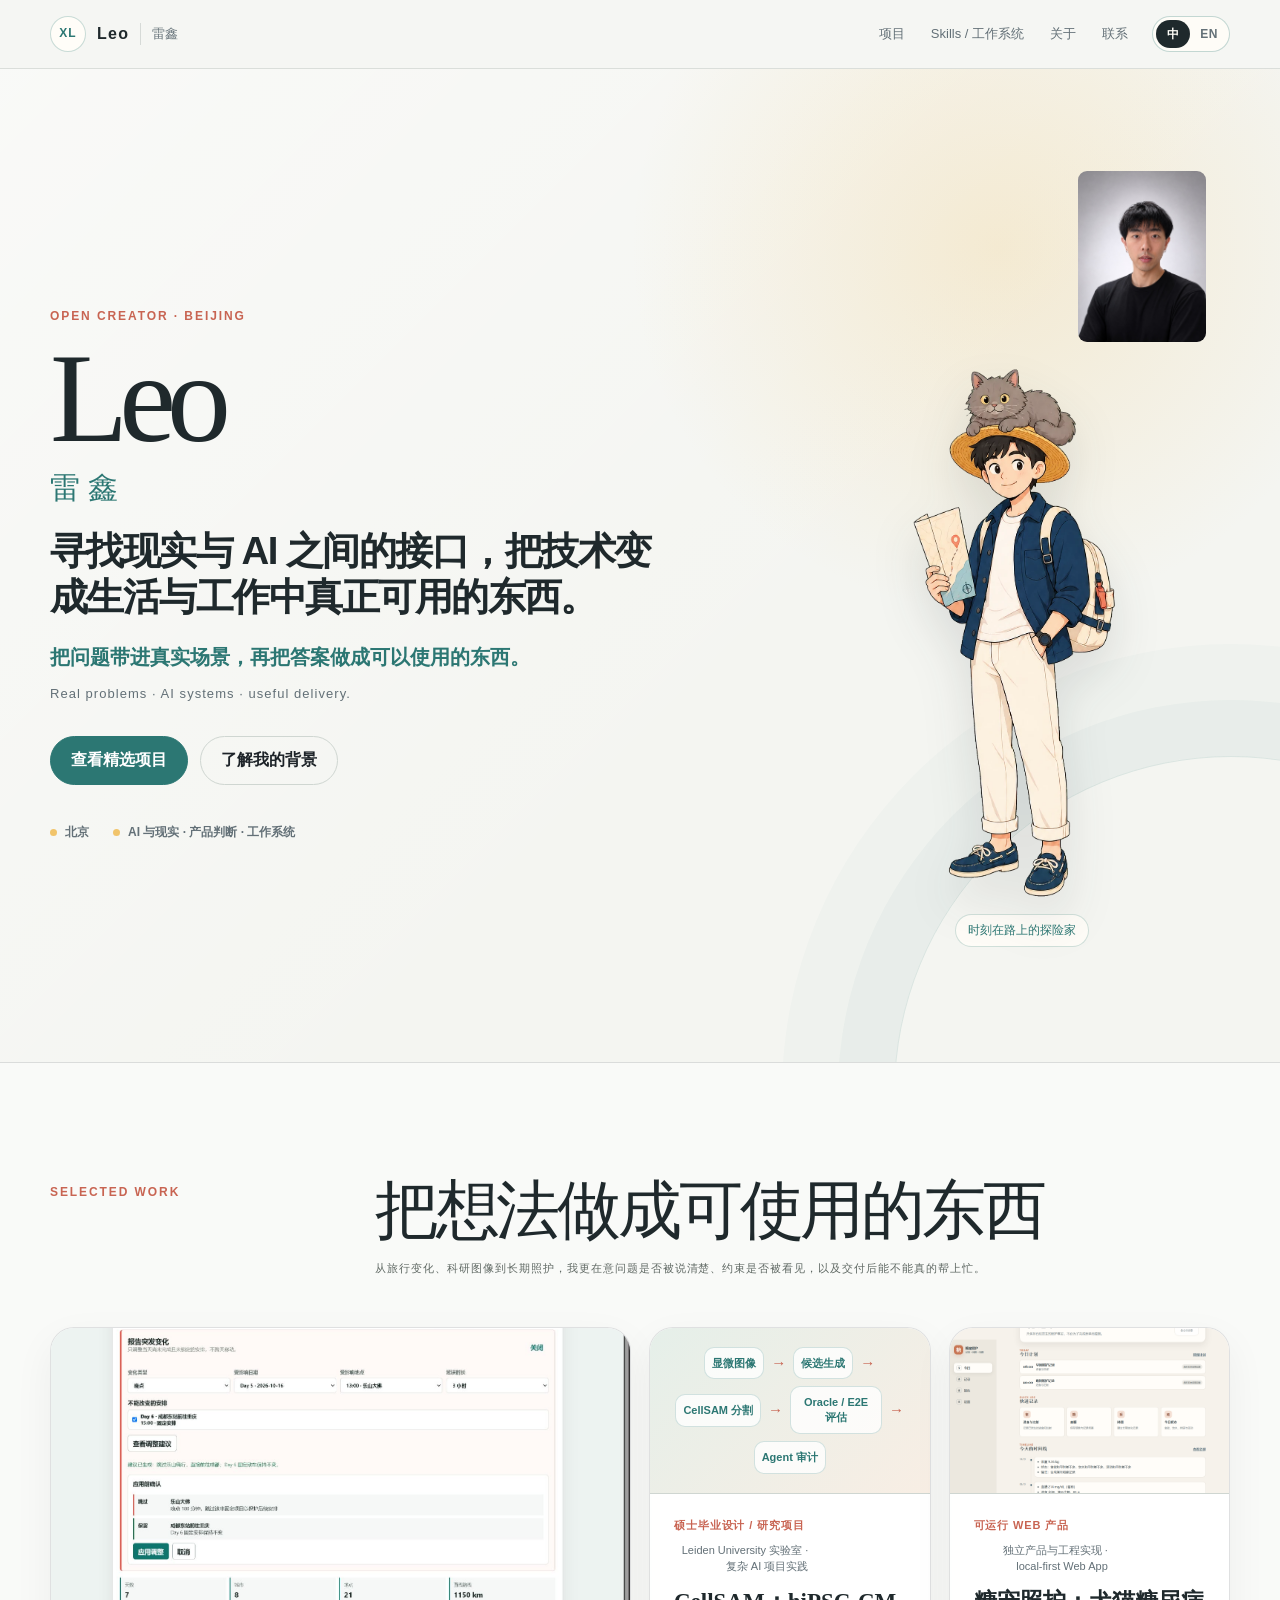
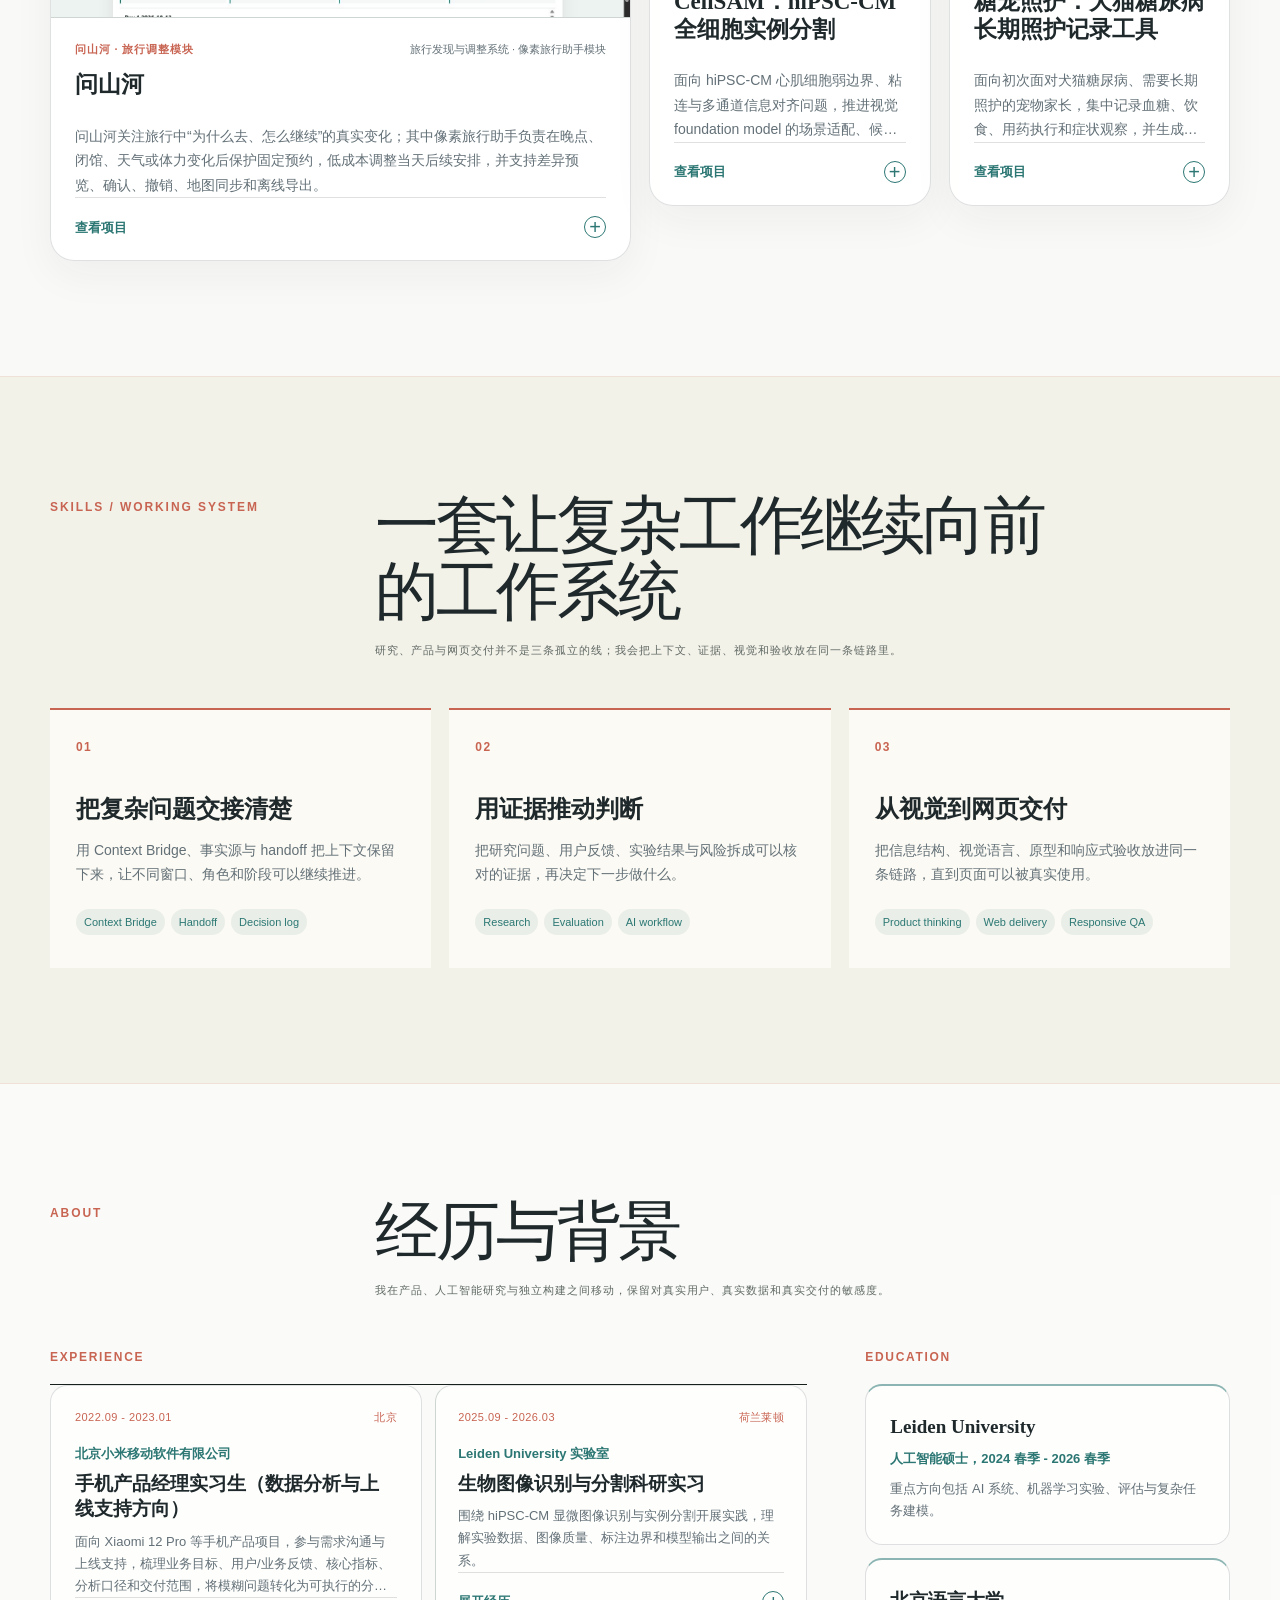
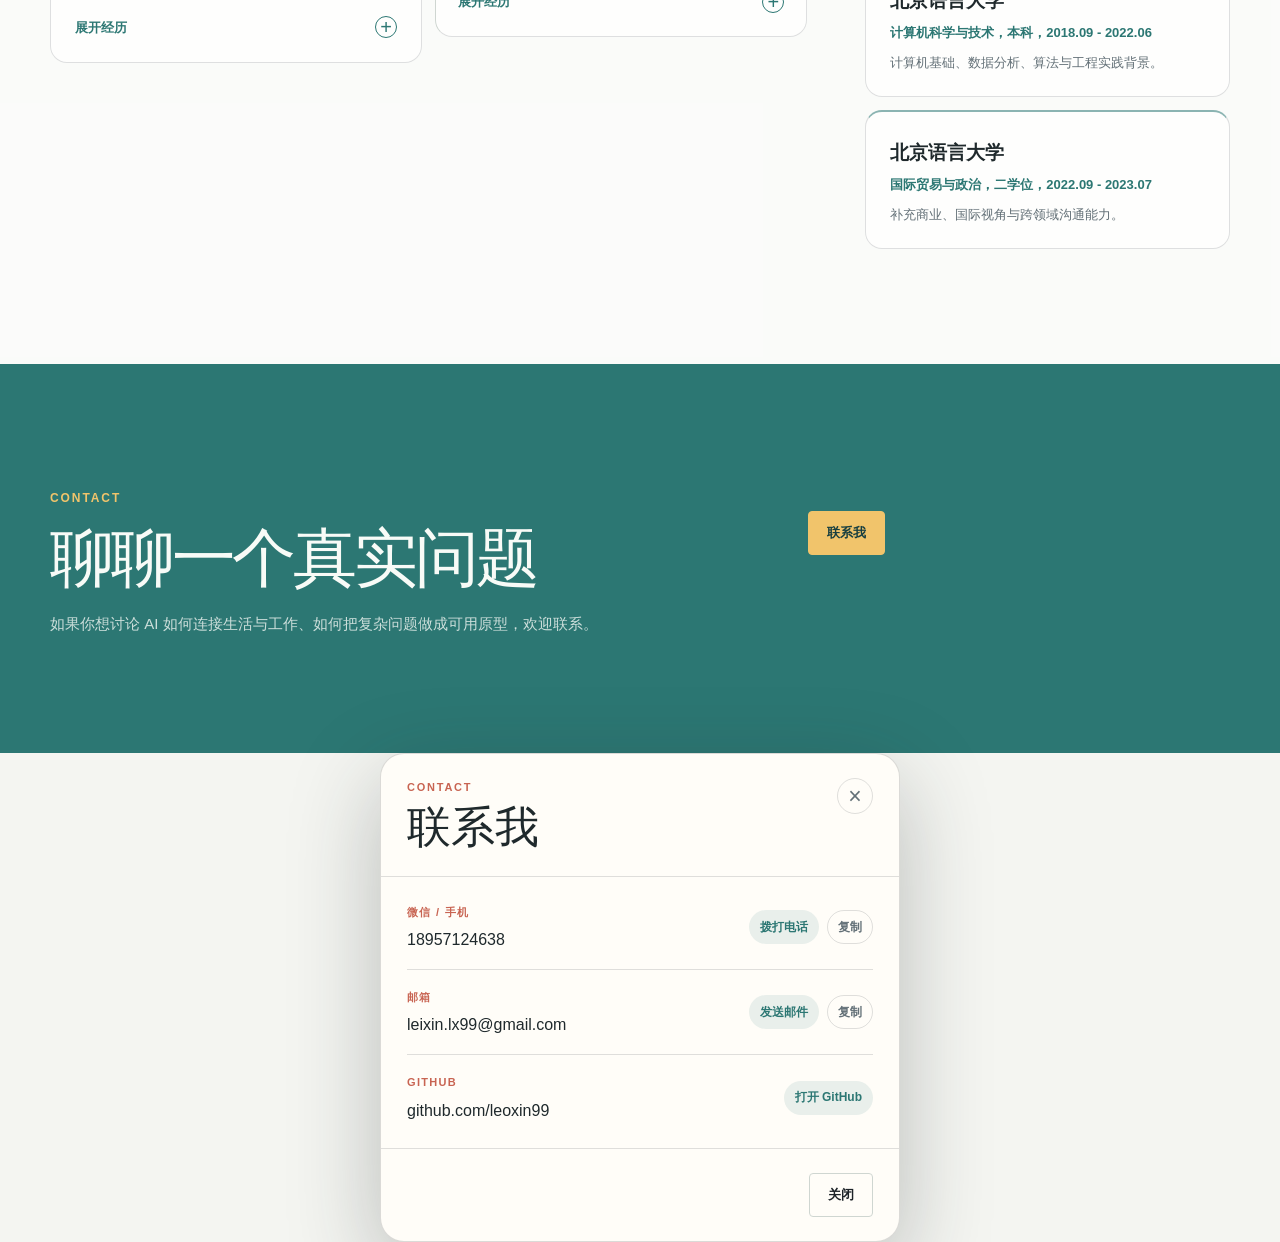
==== index.html @ 0194521e "Refine portfolio homepage v5" ====
<!doctype html>
<html lang="zh-CN" data-language="zh">
  <head>
    <meta charset="utf-8">
    <meta name="viewport" content="width=device-width, initial-scale=1">
    <title>Leo｜把想法做成可使用的东西</title>
    <meta name="description" content="雷鑫的个人网站：关注 AI 如何进入真实生活、工作与研究现场，把模糊问题做成可使用的东西。">
    <link rel="canonical" href="https://xinlei99.com/">
    <meta property="og:type" content="website">
    <meta property="og:locale" content="zh_CN">
    <meta property="og:title" content="Leo｜把想法做成可使用的东西">
    <meta property="og:description" content="关注 AI 如何进入真实生活、工作与研究现场。代表项目：问山河、CellSAM 与糖宠照护。">
    <meta property="og:url" content="https://xinlei99.com/">
    <meta property="og:image" content="https://xinlei99.com/assets/og-card.png">
    <meta property="og:image:width" content="1200">
    <meta property="og:image:height" content="630">
    <meta property="og:image:alt" content="雷鑫的个人网站，展示问山河、CellSAM 与糖宠照护项目">
    <meta name="twitter:card" content="summary_large_image">
    <link rel="icon" type="image/png" sizes="32x32" href="assets/favicon-32.png">
    <link rel="apple-touch-icon" href="assets/favicon-512.png">
    <link rel="stylesheet" href="assets/site.css?v=20260813-home-v5">
    <script type="application/ld+json">
      {
        "@context": "https://schema.org",
        "@type": "Person",
        "name": "雷鑫",
        "alternateName": "Xin Lei",
        "url": "https://xinlei99.com/",
        "image": "https://xinlei99.com/assets/profile.jpg",
        "email": "mailto:leixin.lx99@gmail.com",
        "sameAs": ["https://github.com/leoxin99"],
        "knowsAbout": ["AI systems", "product thinking", "computer vision", "agent-assisted workflows", "web delivery"]
      }
    </script>
  </head>
  <body class="home-page">
    <div class="site-shell">
      <header class="site-header">
        <div class="nav-wrap">
          <a class="brand" href="index.html" data-copy-aria="brandAria" aria-label="雷鑫的个人网站首页">
            <span class="brand-mark">XL</span>
            <span class="brand-name">Leo</span>
            <span class="brand-local" data-profile-name-corner>雷鑫</span>
          </a>
          <button class="nav-toggle" type="button" aria-label="打开导航" aria-expanded="false" aria-controls="site-navigation" data-nav-toggle>
            <span></span><span></span><span></span>
          </button>
          <nav class="nav-menu" id="site-navigation" aria-label="主导航" data-nav-menu data-open="false">
            <a href="#projects" data-copy="navProjects">项目</a>
            <a href="#system" data-copy="navSystem">Skills / 工作系统</a>
            <a href="#about" data-copy="navAbout">关于</a>
            <a href="#contact" data-copy="navContact">联系</a>
            <div class="language-segmented" role="group" aria-label="语言选择" data-language-control data-copy-aria="languageGroupLabel">
              <button type="button" data-language-option="zh" aria-pressed="true">中</button>
              <button type="button" data-language-option="en" aria-pressed="false">EN</button>
            </div>
          </nav>
        </div>
      </header>

      <main>
        <section class="hero-v4" aria-labelledby="hero-title">
          <div class="container">
            <div class="hero-v4-grid">
              <div class="hero-v4-copy">
                <p class="eyebrow" data-copy="heroEyebrow">OPEN CREATOR · BEIJING</p>
                <h1 id="hero-title"><span class="hero-name" data-profile-display-name>Leo</span><span class="hero-name-local" data-profile-name>雷鑫</span></h1>
                <p class="hero-v4-statement" data-profile-statement>寻找现实与 AI 之间的接口，把技术变成生活与工作中真正可用的东西。</p>
                <p class="hero-v4-headline" data-profile-headline>把问题带进真实场景，再把答案做成可以使用的东西。</p>
                <p class="hero-v4-english" data-profile-english>Real problems · AI systems · useful delivery.</p>
                <div class="hero-v4-actions">
                  <a class="button button-primary" href="#projects" data-copy="heroPrimary">查看精选项目</a>
                  <a class="button" href="#about" data-copy="heroSecondary">了解我的背景</a>
                </div>
                <div class="hero-v4-meta" aria-label="个人信息">
                  <span><b data-profile-location>北京</b></span>
                  <span><b data-profile-focus>AI 与现实 · 产品判断 · 工作系统</b></span>
                </div>
              </div>

              <div class="hero-v4-visual" aria-label="原创卡通航海人物主视觉">
                <div class="portrait-v5">
                  <img src="assets/profile.jpg" alt="雷鑫个人照片" data-profile-avatar width="640" height="800" loading="eager" decoding="async">
                </div>
                <figure class="character-v4">
                  <img src="assets/hero/character-lulu-v5.webp" alt="原创卡通航海人物手持地图，露露自然坐在旅行帽上" data-character-image width="1023" height="1537" fetchpriority="high" decoding="async">
                  <figcaption data-copy="heroCharacterCaption">时刻在路上的探险家</figcaption>
                </figure>
              </div>
            </div>
          </div>
        </section>

        <section class="section section-projects section-v4" id="projects">
          <div class="container">
            <div class="section-head section-head-v4">
              <p class="eyebrow" data-copy="projectsEyebrow">SELECTED WORK</p>
              <h2 data-copy="projectsTitle">把想法做成可使用的东西</h2>
              <p class="section-intro" data-copy="projectsIntro">从旅行变化、科研图像到长期照护，我更在意问题是否被说清楚、约束是否被看见，以及交付后能不能真的帮上忙。</p>
            </div>
            <div class="project-grid project-grid-featured" data-project-list data-category="featured"></div>
          </div>
        </section>

        <section class="section section-system section-v4" id="system">
          <div class="container">
            <div class="section-head section-head-v4">
              <p class="eyebrow" data-copy="systemEyebrow">SKILLS / WORKING SYSTEM</p>
              <h2 data-copy="systemTitle">一套让复杂工作继续向前的工作系统</h2>
              <p class="section-intro" data-copy="systemIntro">研究、产品与网页交付并不是三条孤立的线；我会把上下文、证据、视觉和验收放在同一条链路里。</p>
            </div>
            <div class="skills-grid" data-skill-list></div>
          </div>
        </section>

        <section class="section section-about section-v4" id="about">
          <div class="container">
            <div class="section-head section-head-v4">
              <p class="eyebrow" data-copy="aboutEyebrow">ABOUT</p>
              <h2 data-copy="aboutTitle">经历与背景</h2>
              <p class="section-intro" data-copy="aboutIntro">我在产品、人工智能研究与独立构建之间移动，保留对真实用户、真实数据和真实交付的敏感度。</p>
            </div>
            <div class="about-layout-v4">
              <div class="about-column-v4">
                <p class="about-label" data-copy="experienceLabel">Experience</p>
                <div class="experience-grid" data-experience-list></div>
              </div>
              <div class="about-column-v4">
                <p class="about-label" data-copy="educationLabel">Education</p>
                <div class="education-grid" data-education-list></div>
              </div>
            </div>
          </div>
        </section>

        <section class="contact-band contact-band-v4" id="contact">
          <div class="container contact-grid">
            <div>
              <p class="eyebrow">CONTACT</p>
              <h2 data-copy="contactTitle">聊聊一个真实问题</h2>
              <p data-copy="contactBody">如果你想讨论 AI 如何连接生活与工作、如何把复杂问题做成可用原型，欢迎联系。</p>
            </div>
            <div class="contact-action">
              <button class="button button-primary contact-trigger" type="button" data-contact-open data-copy="contactOpen">联系我</button>
              <p class="contact-status" data-contact-status aria-live="polite"></p>
            </div>
          </div>
        </section>

        <dialog class="contact-dialog" data-contact-dialog aria-labelledby="contact-dialog-title">
          <div class="contact-dialog-header">
            <div>
              <p class="eyebrow" data-copy="contactDialogEyebrow">CONTACT</p>
              <h2 id="contact-dialog-title" data-copy="contactDialogTitle">联系我</h2>
            </div>
            <button class="dialog-close" type="button" data-contact-close data-copy-aria="dialogCloseLabel" aria-label="关闭联系弹层">×</button>
          </div>
          <div class="contact-dialog-body" data-contact-items></div>
          <div class="contact-dialog-footer">
            <span class="contact-dialog-status" data-contact-dialog-status aria-live="polite"></span>
            <button class="button" type="button" data-contact-close data-copy="contactDialogClose">关闭</button>
          </div>
        </dialog>
      </main>
    </div>
    <script src="assets/config.js"></script>
    <script src="assets/content.js"></script>
    <script src="assets/site.js?v=20260813-home-v5"></script>
  </body>
</html>
---- assets/site.css ----
:root {
  color-scheme: light;
  --paper: #f7f8f6;
  --surface: #ffffff;
  --ink: #1d2328;
  --muted: #606a73;
  --line: #d9dfdf;
  --teal: #1f766e;
  --coral: #b8564b;
  --plum: #5d4a66;
  --green: #3d6f49;
  --shadow: 0 18px 50px rgba(29, 35, 40, 0.08);
}

* {
  box-sizing: border-box;
}

html {
  scroll-behavior: smooth;
}

body {
  margin: 0;
  background: var(--paper);
  color: var(--ink);
  font-family: Inter, "Segoe UI", "PingFang SC", "Microsoft YaHei", Arial, sans-serif;
  font-size: 16px;
  line-height: 1.65;
}

body::before {
  content: "";
  position: fixed;
  inset: 0;
  z-index: -1;
  pointer-events: none;
  background:
    linear-gradient(90deg, rgba(31, 118, 110, 0.06) 1px, transparent 1px),
    linear-gradient(0deg, rgba(184, 86, 75, 0.04) 1px, transparent 1px);
  background-size: 64px 64px;
}

a {
  color: inherit;
  text-decoration: none;
}

:focus-visible {
  outline: 3px solid #ef9f55;
  outline-offset: 4px;
}

img {
  display: block;
  max-width: 100%;
}

p,
h1,
h2,
h3 {
  margin: 0;
}

ul {
  margin: 0;
  padding: 0;
}

.site-shell {
  min-height: 100vh;
}

.site-header {
  position: sticky;
  top: 0;
  z-index: 20;
  background: rgba(247, 248, 246, 0.92);
  border-bottom: 1px solid var(--line);
  backdrop-filter: blur(14px);
}

.nav-wrap {
  width: min(1120px, calc(100% - 32px));
  min-height: 68px;
  margin: 0 auto;
  display: flex;
  align-items: center;
  justify-content: space-between;
  gap: 24px;
}

.brand {
  display: inline-flex;
  align-items: center;
  gap: 10px;
  font-weight: 800;
  letter-spacing: 0;
}

.brand-mark {
  width: 34px;
  height: 34px;
  display: grid;
  place-items: center;
  border: 1px solid var(--line);
  background: var(--surface);
  color: var(--teal);
  border-radius: 8px;
  font-size: 14px;
}

.nav-menu {
  display: flex;
  align-items: center;
  gap: 18px;
  color: var(--muted);
  font-size: 14px;
}

.nav-menu a {
  padding: 10px 2px;
}

.nav-menu a:hover {
  color: var(--ink);
}

.nav-toggle {
  display: none;
  width: 42px;
  height: 42px;
  border: 1px solid var(--line);
  border-radius: 8px;
  background: var(--surface);
  color: var(--ink);
}

.nav-toggle span {
  display: block;
  width: 18px;
  height: 2px;
  margin: 4px auto;
  background: currentColor;
}

.section {
  padding: 88px 0;
}

.section-alt {
  background: rgba(255, 255, 255, 0.58);
  border-top: 1px solid rgba(217, 223, 223, 0.72);
  border-bottom: 1px solid rgba(217, 223, 223, 0.72);
}

.container {
  width: min(1120px, calc(100% - 32px));
  margin: 0 auto;
}

.hero {
  min-height: min(720px, calc(100vh - 128px));
  display: grid;
  align-items: center;
  padding: 56px 0 48px;
}

.hero-grid {
  display: grid;
  grid-template-columns: minmax(0, 1fr) 340px;
  align-items: center;
  gap: 56px;
}

.hero-copy {
  max-width: 760px;
}

.eyebrow {
  color: var(--teal);
  font-size: 13px;
  font-weight: 800;
  letter-spacing: 0;
  text-transform: uppercase;
}

.hero h1 {
  margin-top: 18px;
  font-size: clamp(44px, 7vw, 84px);
  line-height: 0.98;
  letter-spacing: 0;
}

.hero h2 {
  margin-top: 18px;
  color: var(--plum);
  font-size: clamp(21px, 3vw, 32px);
  line-height: 1.22;
  font-weight: 750;
  letter-spacing: 0;
}

.hero-summary {
  max-width: 700px;
  margin-top: 24px;
  color: var(--muted);
  font-size: 18px;
}

.hero-actions,
.detail-actions {
  display: flex;
  flex-wrap: wrap;
  gap: 12px;
  margin-top: 32px;
}

.button {
  min-height: 46px;
  display: inline-flex;
  align-items: center;
  justify-content: center;
  gap: 8px;
  padding: 0 18px;
  border: 1px solid var(--line);
  border-radius: 8px;
  background: var(--surface);
  color: var(--ink);
  font-weight: 750;
  box-shadow: 0 8px 24px rgba(29, 35, 40, 0.06);
}

.button-primary {
  background: var(--ink);
  border-color: var(--ink);
  color: #ffffff;
}

.button:hover {
  transform: translateY(-1px);
}

.external-hint {
  font-size: 0.9em;
  font-weight: 800;
}

.hero-visual {
  align-self: stretch;
  display: flex;
  flex-direction: column;
  justify-content: center;
  gap: 20px;
}

.portrait-panel {
  overflow: hidden;
  border: 1px solid var(--line);
  border-radius: 8px;
  background: var(--surface);
  box-shadow: var(--shadow);
}

.portrait-panel img {
  width: 100%;
  aspect-ratio: 1 / 1;
  object-fit: cover;
  background: #eef2f1;
}

.quick-facts {
  display: grid;
  gap: 10px;
  padding: 16px;
  border: 1px solid var(--line);
  border-radius: 8px;
  background: rgba(255, 255, 255, 0.76);
}

.quick-facts span {
  color: var(--muted);
  font-size: 13px;
}

.quick-facts strong {
  font-size: 18px;
}

.section-head {
  max-width: 760px;
  margin-bottom: 32px;
}

.section-head h2,
.detail-hero h1 {
  margin-top: 10px;
  font-size: clamp(30px, 4.5vw, 52px);
  line-height: 1.08;
  letter-spacing: 0;
}

.section-head p,
.detail-hero p {
  margin-top: 14px;
  color: var(--muted);
  font-size: 17px;
}

.track-proof {
  color: var(--ink) !important;
}

.project-grid {
  display: grid;
  grid-template-columns: repeat(2, minmax(0, 1fr));
  gap: 18px;
}

.project-card {
  min-height: 280px;
  overflow: hidden;
  border: 1px solid var(--line);
  border-radius: 8px;
  background: var(--surface);
  box-shadow: 0 10px 30px rgba(29, 35, 40, 0.05);
}

.project-card-featured {
  display: grid;
  grid-column: span 2;
  grid-template-columns: minmax(320px, 0.9fr) minmax(0, 1.1fr);
  min-height: 430px;
}

.project-card-body {
  padding: 24px;
}

.project-media,
.project-flow {
  margin: 0;
  min-height: 100%;
  border-right: 1px solid var(--line);
  background: #edf3f1;
}

.project-media {
  display: flex;
  align-items: center;
  justify-content: center;
}

.project-media img {
  width: 100%;
  height: auto;
  object-fit: contain;
  object-position: center;
}

.project-flow {
  display: flex;
  flex-wrap: wrap;
  align-content: center;
  align-items: center;
  justify-content: center;
  gap: 12px 8px;
  padding: 36px 24px;
  background:
    radial-gradient(circle at 20% 10%, rgba(31, 118, 110, 0.16), transparent 32%),
    linear-gradient(145deg, #eff6f4, #f5f0f5);
}

.project-flow-node {
  max-width: 132px;
  padding: 10px 12px;
  border: 1px solid rgba(31, 118, 110, 0.24);
  border-radius: 8px;
  background: rgba(255, 255, 255, 0.92);
  color: var(--ink);
  font-size: 13px;
  font-weight: 800;
  text-align: center;
  box-shadow: 0 8px 24px rgba(29, 35, 40, 0.06);
}

.project-flow-arrow {
  color: var(--teal);
  font-weight: 900;
}

.project-grid-compact {
  grid-template-columns: repeat(3, minmax(0, 1fr));
}

.project-grid-compact .project-card {
  min-height: 340px;
}

.project-card-head {
  display: flex;
  flex-wrap: wrap;
  gap: 8px 12px;
  align-items: center;
  margin-bottom: 14px;
}

.project-card-head span {
  padding: 4px 10px;
  border-radius: 999px;
  background: #f1f4f3;
  color: var(--teal);
  font-size: 12px;
  font-weight: 800;
}

.project-card-head p {
  color: var(--muted);
  font-size: 13px;
}

.project-card h3 {
  font-size: 24px;
  line-height: 1.22;
}

.project-card h3,
.hero h2,
.contact-list {
  overflow-wrap: anywhere;
}

.project-card-body > p {
  margin-top: 12px;
  color: var(--muted);
}

.text-link {
  display: inline-flex;
  align-items: center;
  justify-content: center;
  margin-top: 18px;
  color: var(--teal);
  font-weight: 800;
}

.project-links {
  display: flex;
  flex-wrap: wrap;
  gap: 0 18px;
}

.text-link:hover {
  color: var(--coral);
}

.text-link-primary {
  padding: 9px 14px;
  border-radius: 8px;
  background: var(--teal);
  color: #ffffff;
}

.text-link-primary:hover {
  background: var(--coral);
  color: #ffffff;
}

.tag-list {
  display: flex;
  flex-wrap: wrap;
  gap: 8px;
  margin-top: 20px;
  list-style: none;
}

.tag-list li {
  padding: 6px 10px;
  border: 1px solid rgba(217, 223, 223, 0.86);
  border-radius: 999px;
  background: rgba(247, 248, 246, 0.8);
  color: var(--muted);
  font-size: 13px;
  font-weight: 650;
}

.check-list {
  display: grid;
  gap: 10px;
  margin-top: 4px;
  padding: 0;
  list-style: none;
}

.check-list li {
  position: relative;
  padding-left: 22px;
  color: var(--ink);
}

.check-list li::before {
  content: "";
  position: absolute;
  left: 0;
  top: 0.72em;
  width: 8px;
  height: 8px;
  border-radius: 50%;
  background: var(--green);
}

.education-grid {
  display: grid;
  grid-template-columns: repeat(3, minmax(0, 1fr));
  gap: 16px;
}

.experience-grid {
  display: grid;
  grid-template-columns: repeat(2, minmax(0, 1fr));
  gap: 18px;
}

.experience-card {
  padding: 26px;
  border: 1px solid var(--line);
  border-radius: 8px;
  background: var(--surface);
  box-shadow: 0 10px 30px rgba(29, 35, 40, 0.05);
}

.experience-meta {
  display: flex;
  flex-wrap: wrap;
  justify-content: space-between;
  gap: 8px 16px;
  color: var(--muted);
  font-size: 13px;
}

.experience-org {
  margin-top: 18px;
  color: var(--teal);
  font-weight: 800;
}

.experience-card h3 {
  margin-top: 6px;
  font-size: 23px;
  line-height: 1.25;
}

.experience-summary {
  margin-top: 14px;
  color: var(--muted);
}

.experience-summary + .check-list {
  margin-top: 16px;
}

.honors-grid {
  display: grid;
  grid-template-columns: repeat(2, minmax(0, 1fr));
  gap: 16px;
}

.note-grid {
  display: grid;
  grid-template-columns: repeat(3, minmax(0, 1fr));
  gap: 16px;
}

.note-card {
  min-height: 270px;
  padding: 22px;
  border: 1px solid var(--line);
  border-radius: 8px;
  background: var(--surface);
  box-shadow: 0 10px 30px rgba(29, 35, 40, 0.05);
}

.note-card-head {
  display: flex;
  flex-wrap: wrap;
  gap: 8px 12px;
  align-items: center;
  margin-bottom: 14px;
}

.note-card-head span {
  padding: 4px 10px;
  border-radius: 999px;
  background: #f1f4f3;
  color: var(--coral);
  font-size: 12px;
  font-weight: 800;
}

.note-card-head p {
  color: var(--muted);
  font-size: 13px;
}

.note-card h3 {
  font-size: 21px;
  line-height: 1.24;
}

.note-card > p {
  margin-top: 12px;
  color: var(--muted);
}

.honor-card {
  min-height: 150px;
  padding: 22px;
  border: 1px solid var(--line);
  border-radius: 8px;
  background: var(--surface);
  box-shadow: 0 10px 30px rgba(29, 35, 40, 0.05);
}

.honor-card h3 {
  font-size: 22px;
}

.honor-card p {
  margin-top: 10px;
  color: var(--muted);
}

.education-item {
  min-height: 210px;
  padding: 22px;
  border: 1px solid var(--line);
  border-radius: 8px;
  background: var(--surface);
}

.education-item h3 {
  font-size: 22px;
}

.education-program {
  margin-top: 10px;
  color: var(--teal);
  font-weight: 750;
}

.education-item p:last-child {
  margin-top: 12px;
  color: var(--muted);
}

.contact-band {
  padding: 72px 0;
  background: var(--ink);
  color: #ffffff;
}

.contact-grid {
  display: grid;
  grid-template-columns: minmax(0, 1fr) minmax(260px, 360px);
  gap: 32px;
  align-items: start;
}

.contact-grid h2 {
  font-size: clamp(30px, 4vw, 48px);
  line-height: 1.12;
}

.contact-grid p {
  margin-top: 14px;
  color: rgba(255, 255, 255, 0.72);
}

.contact-list {
  display: grid;
  gap: 10px;
  list-style: none;
}

.contact-list a,
.contact-list span {
  display: block;
  padding: 12px 14px;
  border: 1px solid rgba(255, 255, 255, 0.18);
  border-radius: 8px;
  color: rgba(255, 255, 255, 0.86);
}

.contact-list .contact-note {
  color: rgba(255, 255, 255, 0.72);
}

.contact-list a:hover {
  background: rgba(255, 255, 255, 0.08);
}

.detail-hero {
  padding: 72px 0 48px;
}

.detail-shell {
  display: grid;
  grid-template-columns: minmax(0, 1fr) 280px;
  gap: 28px;
  align-items: start;
}

.detail-sections {
  display: grid;
  gap: 16px;
  min-width: 0;
}

.detail-section {
  padding: 28px;
  border: 1px solid var(--line);
  border-radius: 8px;
  background: var(--surface);
}

.detail-section h2 {
  font-size: 25px;
}

.detail-section p {
  margin-top: 12px;
  color: var(--muted);
}

.detail-aside {
  position: sticky;
  top: 92px;
  min-width: 0;
  padding: 22px;
  border: 1px solid var(--line);
  border-radius: 8px;
  background: var(--surface);
  box-shadow: var(--shadow);
}

.detail-aside h2 {
  font-size: 20px;
}

.case-preview {
  overflow: hidden;
  margin: 0;
  border: 1px solid var(--line);
  border-radius: 8px;
  background: var(--surface);
  box-shadow: var(--shadow);
}

.case-preview img {
  display: block;
  width: 100%;
  height: auto;
}

.case-facts,
.progress-grid {
  display: grid;
  grid-template-columns: repeat(3, minmax(0, 1fr));
  gap: 16px;
  margin-top: 20px;
}

.case-facts article {
  padding: 22px;
  border: 1px solid var(--line);
  border-radius: 8px;
  background: var(--surface);
}

.case-facts span {
  display: block;
  color: var(--coral);
  font-size: 12px;
  font-weight: 850;
  letter-spacing: 0.08em;
  text-transform: uppercase;
}

.case-facts strong {
  display: block;
  margin-top: 8px;
  font-size: 20px;
}

.case-facts p {
  margin-top: 9px;
  color: var(--muted);
}

.progress-grid {
  grid-template-columns: repeat(2, minmax(0, 1fr));
}

.case-cta {
  width: 100%;
  margin-top: 22px;
  text-align: center;
}

.comparison-table-wrap {
  margin-top: 18px;
  overflow-x: auto;
  border: 1px solid var(--line);
  border-radius: 8px;
}

.comparison-table {
  width: 100%;
  min-width: 620px;
  border-collapse: collapse;
  background: var(--surface);
}

.comparison-table th,
.comparison-table td {
  padding: 13px 15px;
  border-bottom: 1px solid var(--line);
  text-align: left;
  vertical-align: top;
}

.comparison-table th {
  background: #edf6f4;
  color: var(--teal);
  font-size: 13px;
}

.comparison-table tr:last-child td {
  border-bottom: 0;
}

.section-mini-head {
  margin-bottom: 16px;
}

.section-mini-head h3 {
  margin-top: 8px;
  font-size: 28px;
  line-height: 1.16;
}

.workflow-strip {
  display: grid;
  grid-template-columns: repeat(6, minmax(0, 1fr));
  gap: 12px;
}

.workflow-step,
.agent-role-card,
.artifact-card,
.resume-callout,
.why-panel {
  border: 1px solid var(--line);
  border-radius: 8px;
  background: var(--surface);
  box-shadow: 0 10px 30px rgba(29, 35, 40, 0.05);
}

.workflow-step {
  min-height: 250px;
  padding: 18px;
}

.knowledge-facts {
  grid-template-columns: repeat(4, minmax(0, 1fr));
  margin-top: 34px;
}

.source-grid {
  display: grid;
  grid-template-columns: repeat(2, minmax(0, 1fr));
  gap: 16px;
}

.source-card,
.output-card,
.output-example-grid article,
.implementation-grid article,
.evaluation-summary article {
  border: 1px solid var(--line);
  border-radius: 8px;
  background: var(--surface);
}

.source-card {
  padding: 24px;
}

.source-type,
.output-card > span,
.implementation-grid span,
.evaluation-summary span {
  color: var(--coral);
  font-size: 12px;
  font-weight: 850;
  text-transform: uppercase;
}

.source-card h3 {
  margin-top: 8px;
  font-size: 22px;
}

.source-link-list {
  display: grid;
  gap: 11px;
  margin-top: 18px;
  padding: 0;
  list-style: none;
}

.source-link-list li {
  display: grid;
  grid-template-columns: minmax(120px, 0.7fr) minmax(0, 1.3fr);
  gap: 12px;
  align-items: baseline;
  padding-top: 11px;
  border-top: 1px solid var(--line);
}

.source-link-list a {
  color: var(--teal);
  font-weight: 800;
}

.source-link-list span {
  color: var(--muted);
  font-size: 14px;
}

.source-rule,
.evaluation-note {
  margin-top: 18px;
  padding: 18px 20px;
  border-left: 4px solid var(--teal);
  background: #edf6f4;
  color: var(--muted);
}

.knowledge-layout {
  display: grid;
  grid-template-columns: minmax(0, 1.15fr) minmax(360px, 0.85fr);
  gap: 32px;
  align-items: start;
}

.topic-panel h3,
.vault-panel h3 {
  font-size: 24px;
}

.topic-list {
  display: grid;
  gap: 16px;
  margin-top: 20px;
}

.topic-row {
  display: grid;
  grid-template-columns: minmax(210px, 1fr) minmax(120px, 0.85fr) 42px;
  gap: 14px;
  align-items: center;
}

.topic-row strong,
.topic-row span {
  display: block;
}

.topic-row span {
  margin-top: 3px;
  color: var(--muted);
  font-size: 13px;
}

.topic-row b {
  color: var(--teal);
  text-align: right;
}

.topic-meter {
  height: 8px;
  overflow: hidden;
  background: #e4e8e7;
}

.topic-meter i {
  display: block;
  height: 100%;
  min-width: 14px;
  background: var(--teal);
}

.topic-row:nth-child(even) .topic-meter i {
  background: var(--coral);
}

.vault-map {
  display: grid;
  grid-template-columns: repeat(2, minmax(0, 1fr));
  gap: 12px;
  margin-top: 20px;
}

.vault-map article {
  padding: 16px 0;
  border-top: 2px solid var(--line);
}

.vault-map span {
  color: var(--coral);
  font-size: 12px;
  font-weight: 850;
}

.vault-map strong {
  display: block;
  margin-top: 4px;
}

.vault-map p {
  margin-top: 5px;
  color: var(--muted);
  font-size: 14px;
}

.implementation-grid,
.output-grid,
.output-example-grid,
.evaluation-summary {
  display: grid;
  grid-template-columns: repeat(3, minmax(0, 1fr));
  gap: 16px;
  margin-top: 24px;
}

.implementation-grid article,
.output-card,
.output-example-grid article {
  padding: 22px;
}

.implementation-grid strong,
.output-card h3,
.output-example-grid strong {
  display: block;
  margin-top: 8px;
  font-size: 18px;
}

.implementation-grid p,
.output-card p,
.output-example-grid p {
  margin-top: 8px;
  color: var(--muted);
}

.output-examples-head {
  margin-top: 42px;
}

.output-example-grid article > span {
  display: block;
  margin-top: 18px;
  color: var(--teal);
  font-size: 13px;
  font-weight: 800;
}

.evaluation-summary {
  grid-template-columns: repeat(4, minmax(0, 1fr));
}

.evaluation-summary article {
  padding: 20px;
}

.evaluation-summary strong {
  display: block;
  margin-top: 7px;
  font-size: 24px;
}

.evaluation-summary p {
  margin-top: 7px;
  color: var(--muted);
  font-size: 14px;
}

.evaluation-table {
  margin-top: 22px;
}

@media (max-width: 1100px) {
  .detail-shell {
    grid-template-columns: 1fr;
  }

  .detail-aside {
    position: static;
  }

  .knowledge-facts,
  .evaluation-summary {
    grid-template-columns: repeat(2, minmax(0, 1fr));
  }

  .knowledge-layout {
    grid-template-columns: 1fr;
  }
}

.workflow-index {
  display: inline-flex;
  align-items: center;
  justify-content: center;
  width: 40px;
  height: 32px;
  border: 1px solid rgba(31, 118, 110, 0.24);
  border-radius: 8px;
  background: #edf6f4;
  color: var(--teal);
  font-weight: 850;
}

.workflow-step h3 {
  margin-top: 16px;
  font-size: 18px;
  line-height: 1.18;
}

.workflow-step p,
.agent-role-card p,
.artifact-card p,
.resume-callout p,
.why-panel p {
  margin-top: 10px;
  color: var(--muted);
}

.agent-system-layout {
  display: grid;
  grid-template-columns: minmax(0, 1fr) 340px;
  gap: 18px;
  align-items: start;
  margin-top: 36px;
}

.agent-role-grid,
.artifact-grid {
  display: grid;
  grid-template-columns: repeat(2, minmax(0, 1fr));
  gap: 14px;
}

.agent-role-card,
.artifact-card,
.resume-callout {
  padding: 20px;
}

.agent-role-card h4,
.artifact-card h4 {
  font-size: 19px;
  line-height: 1.2;
}

.resume-callout {
  position: sticky;
  top: 92px;
  background: #edf6f4;
}

.resume-callout p:last-child {
  color: var(--ink);
  font-weight: 750;
}

.artifact-block {
  margin-top: 38px;
}

.why-panel {
  display: grid;
  grid-template-columns: 300px minmax(0, 1fr);
  gap: 20px;
  align-items: start;
  margin-top: 38px;
  padding: 24px;
}

.why-panel h3 {
  margin-top: 8px;
  font-size: 28px;
  line-height: 1.16;
}

.why-panel .check-list {
  margin-top: 0;
}

.site-footer {
  padding: 28px 0;
  color: var(--muted);
  border-top: 1px solid var(--line);
  font-size: 14px;
}

.site-footer .container {
  display: flex;
  flex-wrap: wrap;
  gap: 12px;
  justify-content: space-between;
}

@media (max-width: 900px) {
  .hero-grid,
  .contact-grid,
  .detail-shell,
  .agent-system-layout,
  .why-panel,
  .case-facts,
  .progress-grid {
    grid-template-columns: 1fr;
  }

  .hero {
    min-height: 0;
    padding-bottom: 36px;
  }

  .hero-visual {
    max-width: 220px;
  }

  .project-grid,
  .project-card-featured,
  .project-grid-compact,
  .experience-grid,
  .education-grid,
  .honors-grid,
  .note-grid,
  .workflow-strip,
  .source-grid,
  .implementation-grid,
  .output-grid,
  .output-example-grid,
  .agent-role-grid,
  .artifact-grid {
    grid-template-columns: 1fr;
  }

  .project-card-featured {
    grid-column: span 1;
  }

  .project-media,
  .project-flow {
    min-height: 280px;
    border-right: 0;
    border-bottom: 1px solid var(--line);
  }

  .project-media img {
    min-height: 0;
    max-height: 360px;
  }

  .detail-aside,
  .resume-callout {
    position: static;
  }

  .workflow-step {
    min-height: 0;
  }
}

@media (max-width: 720px) {
  .nav-toggle {
    display: block;
  }

  .nav-menu {
    position: absolute;
    left: 16px;
    right: 16px;
    top: 68px;
    display: none;
    flex-direction: column;
    align-items: stretch;
    gap: 0;
    padding: 8px;
    border: 1px solid var(--line);
    border-radius: 8px;
    background: var(--surface);
    box-shadow: var(--shadow);
  }

  .nav-menu[data-open="true"] {
    display: flex;
  }

  .knowledge-facts,
  .evaluation-summary,
  .vault-map {
    grid-template-columns: 1fr;
  }

  .source-link-list li {
    grid-template-columns: 1fr;
    gap: 3px;
  }

  .topic-row {
    grid-template-columns: minmax(0, 1fr) 42px;
  }

  .topic-row > div:first-child {
    grid-column: 1;
    grid-row: 1;
  }

  .topic-row .topic-meter {
    grid-column: 1 / -1;
    grid-row: 2;
  }

  .topic-row b {
    grid-column: 2;
    grid-row: 1;
  }

  .nav-menu a {
    padding: 12px 10px;
  }

  .section {
    padding: 64px 0;
  }

  .hero {
    padding-top: 28px;
  }

  .hero h1 {
    font-size: 42px;
  }

  .hero-actions,
  .detail-actions {
    flex-direction: column;
  }

  .button {
    width: 100%;
  }

  .quick-facts {
    display: none;
  }

  .project-card-body,
  .detail-section {
    padding: 22px;
  }

  .project-flow {
    padding: 24px 16px;
  }

  .project-flow-node {
    flex: 1 1 120px;
  }
}

@media (max-width: 420px) {
  .container,
  .nav-wrap {
    width: min(100% - 24px, 1120px);
  }

  .hero h1 {
    font-size: 36px;
  }

  .hero-summary {
    font-size: 16px;
  }
}

/* A+B homepage: editorial warmth with a precise evidence grid. */
.home-page {
  --home-paper: #f4f5f1;
  --home-surface: #fbfcf9;
  --home-ink: #17201d;
  --home-muted: #606964;
  --home-green: #1f5a4d;
  --home-coral: #d05e4d;
  --home-cobalt: #244f83;
  --home-line: #cfd6d1;
  background: var(--home-paper);
  color: var(--home-ink);
}

.home-page::before {
  display: none;
}

.home-page .site-header {
  background: rgba(244, 245, 241, 0.94);
  border-color: var(--home-line);
  backdrop-filter: blur(12px);
}

.home-page .nav-wrap,
.home-page .container {
  width: min(1180px, calc(100% - 48px));
}

.home-page .brand {
  font-family: Georgia, "Songti SC", "STSong", serif;
  font-size: 18px;
}

.home-page .brand-mark {
  border-color: var(--home-green);
  background: transparent;
  color: var(--home-green);
}

.home-page .nav-menu {
  color: var(--home-muted);
}

.home-page .nav-menu a {
  position: relative;
}

.home-page .nav-menu a::after {
  content: "";
  position: absolute;
  right: 0;
  bottom: 5px;
  left: 0;
  height: 2px;
  background: var(--home-coral);
  transform: scaleX(0);
  transform-origin: left;
  transition: transform 160ms ease;
}

.home-page .nav-menu a:hover::after {
  transform: scaleX(1);
}

.home-page .hero {
  min-height: clamp(560px, calc(100svh - 190px), 650px);
  padding: 50px 0 44px;
  overflow: hidden;
}

.home-page .hero-grid {
  grid-template-columns: minmax(0, 1.28fr) minmax(300px, 0.72fr);
  gap: 76px;
}

.home-page .hero-copy {
  max-width: 770px;
}

.home-page .eyebrow {
  color: var(--home-green);
  font-size: 12px;
  font-weight: 800;
  text-transform: uppercase;
}

.home-page .hero h1 {
  margin-top: 20px;
  color: var(--home-coral);
  font-family: Inter, "Segoe UI", "PingFang SC", "Microsoft YaHei", sans-serif;
  font-size: 22px;
  line-height: 1.2;
  font-weight: 780;
}

.home-page .hero-statement {
  max-width: 760px;
  margin-top: 18px;
  font-family: Georgia, "Songti SC", "STSong", serif;
  font-size: 58px;
  line-height: 1.08;
  font-weight: 700;
}

.home-page .hero h2 {
  margin-top: 22px;
  color: var(--home-cobalt);
  font-size: 20px;
  line-height: 1.35;
  font-weight: 780;
}

.home-page .hero-summary {
  max-width: 700px;
  margin-top: 18px;
  color: var(--home-muted);
  font-size: 17px;
}

.home-page .hero-actions {
  margin-top: 26px;
}

.home-page .button {
  min-height: 44px;
  border-color: var(--home-line);
  border-radius: 4px;
  background: transparent;
  box-shadow: none;
}

.home-page .button-primary {
  border-color: var(--home-green);
  background: var(--home-green);
  color: #ffffff;
}

.home-page .button:hover {
  border-color: var(--home-coral);
  color: var(--home-coral);
}

.home-page .button-primary:hover {
  background: var(--home-coral);
  color: #ffffff;
}

.home-page .hero-visual {
  position: relative;
  align-self: center;
  display: flex;
  flex-direction: column;
  gap: 14px;
  margin: 0;
}

.home-page .portrait-panel {
  position: relative;
  z-index: 1;
  overflow: hidden;
  border: 1px solid var(--home-ink);
  border-radius: 0;
  background: #e5e9e4;
  box-shadow: 16px 16px 0 var(--home-cobalt);
}

.home-page .portrait-panel img {
  aspect-ratio: 4 / 5;
  object-position: center 18%;
}

.home-page .hero-visual figcaption {
  position: relative;
  z-index: 2;
  width: calc(100% - 34px);
  margin: -38px 0 0 -24px;
  padding: 14px 18px;
  border-left: 5px solid var(--home-coral);
  background: var(--home-surface);
  box-shadow: 0 10px 28px rgba(23, 32, 29, 0.1);
}

.home-page .hero-visual figcaption span,
.home-page .hero-visual figcaption strong {
  display: block;
}

.home-page .hero-visual figcaption span {
  color: var(--home-coral);
  font-size: 11px;
  font-weight: 850;
  text-transform: uppercase;
}

.home-page .hero-visual figcaption strong {
  margin-top: 3px;
  font-size: 15px;
}

.home-page .section {
  padding: 92px 0;
}

.home-page .section-projects,
.home-page .background-section {
  background: var(--home-surface);
}

.home-page .section-head {
  max-width: none;
  margin-bottom: 38px;
}

.home-page .section-head-split {
  display: grid;
  grid-template-columns: minmax(300px, 0.9fr) minmax(0, 1.1fr);
  gap: 56px;
  align-items: end;
}

.home-page .section-head h2 {
  margin-top: 8px;
  font-family: Georgia, "Songti SC", "STSong", serif;
  font-size: 45px;
}

.home-page .section-head > p,
.home-page .section-head-split > p {
  max-width: 640px;
  margin-top: 0;
  color: var(--home-muted);
  font-size: 16px;
}

.home-page .project-grid {
  gap: 22px;
  align-items: start;
}

.home-page .project-grid-featured {
  grid-template-columns: repeat(2, minmax(0, 1fr));
}

.home-page .project-card {
  min-height: 0;
  overflow: hidden;
  border-color: var(--home-line);
  border-radius: 6px;
  background: var(--home-surface);
  box-shadow: none;
  transition: border-color 160ms ease, transform 160ms ease, box-shadow 160ms ease;
}

.home-page .project-card:hover {
  border-color: var(--home-cobalt);
  transform: translateY(-3px);
  box-shadow: 0 18px 40px rgba(23, 32, 29, 0.08);
}

.home-page .project-card-lead,
.home-page .project-card-system {
  display: grid;
  grid-column: 1 / -1;
  grid-template-columns: minmax(340px, 0.92fr) minmax(0, 1.08fr);
}

.home-page .project-card-standard {
  display: grid;
  grid-template-rows: 250px auto;
}

.home-page .project-media,
.home-page .project-flow {
  min-height: 0;
  border-right: 1px solid var(--home-line);
  background: #e8eeeb;
}

.home-page .project-card-standard .project-media,
.home-page .project-card-standard .project-flow {
  border-right: 0;
  border-bottom: 1px solid var(--home-line);
}

.home-page .project-media img {
  width: 100%;
  height: 100%;
  object-fit: cover;
}

.home-page .project-card[data-project-id="pixeltravelmap"] .project-media img {
  object-fit: cover;
  object-position: 50% 12%;
  padding: 0;
  background: #eef3f1;
}

.home-page .project-flow {
  padding: 34px 24px;
  background: #e9eef4;
}

.home-page .project-flow-node {
  border-color: rgba(36, 79, 131, 0.24);
  border-radius: 4px;
  background: rgba(255, 255, 255, 0.9);
  box-shadow: none;
}

.home-page .project-flow-arrow {
  color: var(--home-coral);
}

.home-page .project-card-body {
  padding: 30px;
}

.home-page .project-card-head {
  margin-bottom: 16px;
}

.home-page .project-card-head span {
  padding: 0;
  background: transparent;
  color: var(--home-coral);
  font-size: 11px;
  text-transform: uppercase;
}

.home-page .project-card h3 {
  font-family: Georgia, "Songti SC", "STSong", serif;
  font-size: 27px;
}

.home-page .project-card-body > p {
  color: var(--home-muted);
}

.home-page .project-card:not(.is-expanded) .project-card-body > p,
.home-page .experience-card:not(.is-expanded) .experience-summary {
  display: -webkit-box;
  overflow: hidden;
  -webkit-box-orient: vertical;
  -webkit-line-clamp: 3;
}

.home-page .text-link {
  color: var(--home-cobalt);
}

.home-page .text-link-primary {
  border-radius: 4px;
  background: var(--home-green);
  color: #ffffff;
}

.home-page .text-link-primary:hover {
  background: var(--home-coral);
}

.home-page .tag-list li {
  border-color: var(--home-line);
  border-radius: 4px;
  background: transparent;
}

.home-page .check-list li::before {
  width: 7px;
  height: 7px;
  border-radius: 0;
  background: var(--home-green);
}

.home-page .system-section {
  background: var(--home-green);
  color: #ffffff;
}

.home-page .system-section .eyebrow {
  color: #b7dfd2;
}

.home-page .system-section .section-head-split > p {
  color: rgba(255, 255, 255, 0.72);
}

.home-page .project-grid-system {
  grid-template-columns: 1fr;
}

.home-page .project-card-system {
  border-color: rgba(255, 255, 255, 0.36);
  background: var(--home-surface);
  color: var(--home-ink);
}

.home-page .section-experience {
  background: var(--home-paper);
}

.home-page .experience-grid {
  gap: 0;
  align-items: start;
  border-top: 1px solid var(--home-ink);
}

.home-page .experience-card {
  padding: 30px 32px 30px 0;
  border: 0;
  border-bottom: 1px solid var(--home-line);
  border-radius: 0;
  background: transparent;
  box-shadow: none;
}

.home-page .experience-card:nth-child(even) {
  padding-right: 0;
  padding-left: 32px;
  border-left: 1px solid var(--home-line);
}

.home-page .experience-org {
  color: var(--home-coral);
}

.home-page .experience-card h3 {
  font-family: Georgia, "Songti SC", "STSong", serif;
}

.expand-toggle {
  width: 100%;
  display: flex;
  align-items: center;
  justify-content: space-between;
  gap: 16px;
  margin-top: 20px;
  padding: 13px 0 0;
  border: 0;
  border-top: 1px solid var(--line);
  background: transparent;
  color: var(--teal);
  font: inherit;
  font-size: 14px;
  font-weight: 800;
  text-align: left;
  cursor: pointer;
}

.expand-toggle-icon {
  width: 26px;
  height: 26px;
  flex: 0 0 26px;
  display: grid;
  place-items: center;
  border: 1px solid currentColor;
  border-radius: 50%;
  font-size: 18px;
  line-height: 1;
}

.expand-toggle:hover {
  color: var(--coral);
}

.expandable-details {
  padding-top: 17px;
}

.expandable-details[hidden] {
  display: none;
}

.expandable-details .tag-list:last-child {
  margin-bottom: 0;
}

.home-page .expand-toggle {
  border-color: var(--home-line);
  color: var(--home-cobalt);
}

.home-page .expand-toggle:hover,
.home-page .expand-toggle[aria-expanded="true"] {
  color: var(--home-coral);
}

.home-page .background-layout {
  display: grid;
  grid-template-columns: minmax(0, 1.45fr) minmax(300px, 0.55fr);
  gap: 56px;
  padding-top: 24px;
  border-top: 1px solid var(--home-ink);
}

.home-page .background-label {
  margin-bottom: 18px;
  color: var(--home-coral);
  font-size: 12px;
  font-weight: 850;
  text-transform: uppercase;
}

.home-page .education-grid,
.home-page .honors-grid {
  grid-template-columns: 1fr;
  gap: 0;
}

.home-page .education-item,
.home-page .honor-card {
  min-height: 0;
  padding: 20px 0;
  border: 0;
  border-bottom: 1px solid var(--home-line);
  border-radius: 0;
  background: transparent;
  box-shadow: none;
}

.home-page .education-item h3,
.home-page .honor-card h3 {
  font-family: Georgia, "Songti SC", "STSong", serif;
  font-size: 21px;
}

.home-page .education-program {
  color: var(--home-cobalt);
}

.home-page .contact-band {
  background: var(--home-ink);
}

.home-page .contact-grid h2 {
  font-family: Georgia, "Songti SC", "STSong", serif;
}

.home-page .site-footer {
  background: var(--home-ink);
  color: rgba(255, 255, 255, 0.62);
  border-color: rgba(255, 255, 255, 0.12);
}

@media (max-width: 980px) {
  .home-page .hero-grid {
    grid-template-columns: minmax(0, 1fr) 280px;
    gap: 42px;
  }

  .home-page .hero-visual {
    max-width: 280px;
  }

  .home-page .hero-statement {
    font-size: 50px;
  }

  .home-page .proof-grid article {
    grid-template-columns: 34px minmax(0, 1fr);
    padding: 24px 20px;
  }

  .home-page .project-card-lead,
  .home-page .project-card-system {
    grid-template-columns: 1fr;
  }

  .home-page .project-card-lead .project-media,
  .home-page .project-card-system .project-flow {
    min-height: 320px;
    border-right: 0;
    border-bottom: 1px solid var(--home-line);
  }

  .home-page .background-layout {
    grid-template-columns: 1fr;
    gap: 36px;
  }
}

@media (max-width: 760px) {
  .home-page .nav-wrap,
  .home-page .container {
    width: min(100% - 28px, 1180px);
  }

  .home-page .nav-menu {
    background: var(--home-surface);
  }

  .home-page .hero {
    position: relative;
    min-height: 0;
    padding: 38px 0 42px;
  }

  .home-page .hero-grid {
    position: relative;
    display: grid;
    grid-template-columns: 1fr;
    gap: 24px;
  }

  .home-page .hero-statement {
    max-width: 235px;
    font-size: 43px;
  }

  .home-page .hero-visual {
    position: static;
    width: min(100%, 320px);
    max-width: 320px;
    margin: 0 auto;
  }

  .home-page .portrait-panel {
    box-shadow: 7px 7px 0 var(--home-cobalt);
  }

  .home-page .hero-visual figcaption {
    width: calc(100% - 16px);
    margin: -28px 0 0 -8px;
    padding: 10px 12px;
  }

  .home-page .lulu-companion {
    width: 100%;
    margin-left: 0;
  }

  .home-page .lulu-companion-button {
    grid-template-columns: 88px minmax(0, 1fr);
  }

  .home-page .hero-summary {
    margin-top: 15px;
  }

  .home-page .proof-grid {
    grid-template-columns: 1fr;
  }

  .home-page .proof-grid article,
  .home-page .proof-grid article:last-child {
    min-height: 0;
    padding: 22px 0;
    border-right: 0;
    border-left: 0;
    border-bottom: 1px solid rgba(255, 255, 255, 0.2);
  }

  .home-page .section {
    padding: 68px 0;
  }

  .home-page .section-head-split {
    grid-template-columns: 1fr;
    gap: 18px;
  }

  .home-page .section-head h2 {
    font-size: 36px;
  }

  .home-page .project-grid-featured {
    grid-template-columns: 1fr;
  }

  .home-page .project-card-standard {
    grid-template-rows: auto;
  }

  .home-page .project-card-standard .project-media,
  .home-page .project-card-standard .project-flow {
    min-height: 260px;
  }

  .home-page .experience-card,
  .home-page .experience-card:nth-child(even) {
    padding: 26px 0;
    border-left: 0;
  }
}

@media (max-width: 430px) {
  .home-page .hero-statement {
    font-size: 37px;
  }

  .home-page .hero h2 {
    font-size: 18px;
  }

  .home-page .project-card-body {
    padding: 22px;
  }

  .home-page .project-card h3 {
    font-size: 24px;
  }
}

@media (prefers-reduced-motion: reduce) {
  html {
    scroll-behavior: auto;
  }

  *,
  *::before,
  *::after {
    animation-duration: 0.01ms !important;
    animation-iteration-count: 1 !important;
    transition-duration: 0.01ms !important;
  }

  .button:hover {
    transform: none;
  }

  .home-page .lulu-art,
  .home-page .lulu-eyelid,
  .home-page .lulu-companion-button,
  .home-page .lulu-art img {
    animation: none;
    transition: none;
  }

  .home-page .lulu-companion-button:hover,
  .home-page .lulu-companion-button:focus-visible {
    transform: none;
  }
}

/* Home v3: original nautical portrait, compact identity proof, and real contact actions. */
.home-page .hero {
  min-height: 680px;
  padding: 42px 0 0;
  overflow: visible;
}

.home-page .hero-grid {
  min-height: 638px;
  grid-template-columns: minmax(0, 1.18fr) minmax(340px, 0.82fr);
  gap: 48px;
  align-items: end;
}

.home-page .hero-copy {
  align-self: center;
  padding-bottom: 54px;
}

.home-page .hero-statement {
  max-width: 720px;
  font-size: 48px;
  line-height: 1.12;
}

.home-page .hero-visual {
  width: min(100%, 440px);
  align-self: end;
  justify-self: end;
  display: block;
  margin: 0;
}

.home-page .hero-stage {
  position: relative;
  width: 100%;
  aspect-ratio: 2 / 3;
  isolation: isolate;
}

.home-page .character-image {
  position: absolute;
  inset: 0;
  z-index: 1;
  width: 100%;
  height: 100%;
  object-fit: contain;
  object-position: center bottom;
}

.home-page .hero-stage .portrait-panel {
  position: absolute;
  top: 18px;
  right: 0;
  z-index: 5;
  width: 58px;
  height: 72px;
  overflow: hidden;
  border: 1px solid var(--home-ink);
  border-radius: 50%;
  background: #e5e9e4;
  box-shadow: 6px 6px 0 var(--home-cobalt);
}

.home-page .hero-stage .portrait-panel img {
  width: 100%;
  height: 100%;
  object-fit: cover;
  object-position: center 16%;
}

.home-page .contact-grid {
  grid-template-columns: minmax(260px, 0.72fr) minmax(0, 1.28fr);
  gap: 64px;
  align-items: center;
}

@media (max-width: 1100px) {
  .home-page .hero-grid {
    min-height: 600px;
    grid-template-columns: minmax(0, 1fr) 340px;
    gap: 28px;
  }

  .home-page .hero-statement {
    font-size: 42px;
  }

  .home-page .hero-stage .portrait-panel {
    right: 8px;
  }
}

@media (max-width: 820px) {
  .home-page .hero {
    min-height: 0;
    padding: 38px 0 0;
  }

  .home-page .hero-grid {
    min-height: 0;
    grid-template-columns: 1fr;
    gap: 18px;
  }

  .home-page .hero-copy {
    padding-bottom: 0;
  }

  .home-page .hero-statement {
    max-width: 680px;
    font-size: 42px;
  }

  .home-page .hero-visual {
    width: min(100%, 390px);
    max-width: 390px;
    justify-self: center;
  }

  .home-page .contact-grid {
    grid-template-columns: 1fr;
    gap: 28px;
  }
}

@media (max-width: 430px) {
  .home-page .hero-statement {
    max-width: none;
    font-size: 34px;
  }

  .home-page .hero-visual {
    width: min(100%, 330px);
  }

  .home-page .hero-stage .portrait-panel {
    top: 14px;
    right: 6px;
    width: 50px;
    height: 62px;
    box-shadow: 4px 4px 0 var(--home-cobalt);
  }

}

/* Home v4: minimal identity, concise work index, and low-cost pointer response. */
.home-page {
  background: var(--home-paper);
  overflow-x: clip;
}

.home-page .site-header {
  background: rgba(244, 245, 241, 0.9);
  backdrop-filter: blur(8px);
}

.home-page .brand {
  gap: 10px;
  color: var(--home-ink);
  font-family: Inter, "Segoe UI", "PingFang SC", "Microsoft YaHei", sans-serif;
  font-size: 14px;
  font-weight: 780;
  letter-spacing: 0;
}

.home-page .brand-mark {
  width: 34px;
  height: 34px;
  border-radius: 50%;
  font-size: 11px;
  letter-spacing: 0;
}

.home-page .nav-menu {
  gap: 25px;
  font-size: 13px;
}

.home-page .nav-menu a::after {
  bottom: 2px;
  height: 1px;
}

.home-page .hero {
  min-height: 0;
  padding: clamp(70px, 11vh, 128px) 0 70px;
}

.home-page .hero-grid {
  min-height: 590px;
  width: min(1120px, calc(100% - 32px));
  grid-template-columns: minmax(0, 1fr) minmax(320px, 0.72fr);
  gap: clamp(36px, 7vw, 110px);
  align-items: center;
}

.home-page .hero-copy {
  align-self: center;
  max-width: 570px;
  min-width: 0;
  width: 100%;
  padding-bottom: 0;
}

.home-page .hero .eyebrow {
  color: var(--home-green);
  font-size: 11px;
  letter-spacing: 0.08em;
}

.home-page .hero h1 {
  margin-top: 20px;
  color: var(--home-ink);
  font-family: Georgia, "Songti SC", "STSong", serif;
  font-size: clamp(86px, 11vw, 154px);
  font-weight: 700;
  line-height: 0.9;
  letter-spacing: 0;
}

.home-page .hero-statement {
  max-width: 520px;
  width: 100%;
  min-width: 0;
  white-space: normal;
  overflow-wrap: anywhere;
  margin-top: 30px;
  color: var(--home-ink);
  font-family: Inter, "Segoe UI", "PingFang SC", "Microsoft YaHei", sans-serif;
  font-size: clamp(22px, 2.4vw, 31px);
  font-weight: 650;
  line-height: 1.35;
}

.home-page .hero-grid,
.home-page .hero-copy,
.home-page .hero-statement,
.home-page .hero-english {
  min-width: 0;
  max-width: 100%;
}

.home-page .hero h2 {
  margin-top: 22px;
  color: var(--home-coral);
  font-size: 14px;
  font-weight: 820;
  letter-spacing: 0.02em;
}

.home-page .hero-english {
  max-width: 480px;
  width: 100%;
  min-width: 0;
  white-space: normal;
  overflow-wrap: anywhere;
  margin-top: 11px;
  color: var(--home-muted);
  font-size: 13px;
  line-height: 1.55;
}

.home-page .hero-actions {
  gap: 10px;
  margin-top: 30px;
}

.home-page .hero-actions .button {
  min-height: 40px;
  padding: 9px 16px;
  font-size: 13px;
}

.home-page .hero-visual {
  width: min(100%, 420px);
  max-width: 420px;
  justify-self: end;
}

.home-page .hero-stage {
  --hero-pointer-x: 0;
  --hero-pointer-y: 0;
  transform: translate3d(calc(var(--hero-pointer-x) * 1px), calc(var(--hero-pointer-y) * 1px), 0);
  transition: transform 180ms ease-out;
  will-change: transform;
}

.home-page .character-image {
  transition: transform 220ms ease-out;
  transform: translate3d(calc(var(--hero-pointer-x) * 0.28px), calc(var(--hero-pointer-y) * 0.28px), 0);
  will-change: transform;
}

.home-page .hero-stage .portrait-panel {
  transform: translate3d(calc(var(--hero-pointer-x) * -0.45px), calc(var(--hero-pointer-y) * -0.45px), 0);
  transition: transform 220ms ease-out;
  box-shadow: 4px 4px 0 var(--home-cobalt);
}

.home-page .section {
  padding: 86px 0;
}

.home-page .section-head {
  display: flex;
  align-items: baseline;
  justify-content: space-between;
  gap: 24px;
  margin-bottom: 26px;
}

.home-page .section-head h2 {
  margin-top: 0;
  font-size: 34px;
  line-height: 1;
}

.home-page .section-head > p {
  margin: 0;
  color: var(--home-muted);
  font-size: 11px;
  letter-spacing: 0.09em;
  text-transform: uppercase;
}

.home-page .project-grid-featured {
  grid-template-columns: repeat(3, minmax(0, 1fr));
  gap: 14px;
}

.home-page .project-card-lead,
.home-page .project-card-system,
.home-page .project-card-standard {
  display: flex;
  grid-column: auto;
  flex-direction: column;
  min-height: 0;
}

.home-page .project-media,
.home-page .project-flow,
.home-page .project-card-standard .project-media,
.home-page .project-card-standard .project-flow,
.home-page .project-card-lead .project-media,
.home-page .project-card-system .project-flow {
  height: 166px;
  min-height: 166px;
  border-right: 0;
  border-bottom: 1px solid var(--home-line);
}

.home-page .project-flow {
  align-content: center;
  padding: 18px;
  gap: 7px;
}

.home-page .project-flow-node {
  max-width: 100%;
  padding: 8px 10px;
  font-size: 11px;
}

.home-page .project-flow-arrow {
  font-size: 14px;
}

.home-page .project-card-body {
  flex: 1;
  padding: 20px;
}

.home-page .project-card-head {
  display: flex;
  align-items: baseline;
  justify-content: space-between;
  gap: 10px;
  margin-bottom: 12px;
}

.home-page .project-card-head p {
  max-width: 58%;
  color: var(--home-muted);
  font-size: 11px;
  text-align: right;
}

.home-page .project-card h3 {
  font-size: 22px;
  line-height: 1.18;
}

.home-page .project-card-body > p {
  display: -webkit-box;
  overflow: hidden;
  margin-top: 12px;
  -webkit-box-orient: vertical;
  -webkit-line-clamp: 3;
  font-size: 14px;
  line-height: 1.65;
}

.home-page .expand-toggle {
  margin-top: 18px;
  padding-top: 11px;
  font-size: 12px;
}

.home-page .expand-toggle-icon {
  width: 22px;
  height: 22px;
  flex-basis: 22px;
  font-size: 15px;
}

.home-page .expandable-details {
  padding-top: 14px;
}

.home-page .expandable-links {
  margin: 0 0 14px;
}

.home-page .expandable-links .text-link {
  font-size: 12px;
}

.home-page .tag-list {
  gap: 6px;
}

.home-page .tag-list li {
  padding: 4px 7px;
  font-size: 11px;
}

.home-page .section-experience {
  padding-top: 78px;
  padding-bottom: 78px;
}

.home-page .experience-grid {
  grid-template-columns: repeat(2, minmax(0, 1fr));
  border-top: 1px solid var(--home-ink);
}

.home-page .experience-card,
.home-page .experience-card:nth-child(even) {
  padding: 22px 22px 22px 0;
}

.home-page .experience-card:nth-child(even) {
  padding-left: 22px;
}

.home-page .experience-card h3 {
  font-size: 21px;
}

.home-page .background-section {
  padding-top: 78px;
  padding-bottom: 78px;
}

.home-page .background-layout {
  gap: 44px;
  padding-top: 18px;
}

.home-page .education-item,
.home-page .honor-card {
  padding: 16px 0;
}

.home-page .education-item h3,
.home-page .honor-card h3 {
  font-size: 18px;
}

.home-page .education-item p,
.home-page .honor-card p {
  font-size: 13px;
}

.home-page .contact-band {
  padding: 66px 0;
}

.home-page .contact-grid {
  grid-template-columns: 0.65fr 1.35fr;
  gap: 48px;
}

.home-page .contact-grid h2 {
  font-size: 32px;
}

.home-page .contact-grid p {
  max-width: 300px;
  margin-top: 10px;
  font-size: 13px;
}

@media (max-width: 980px) {
  .home-page .hero-grid {
    min-height: 550px;
    grid-template-columns: minmax(0, 1fr) 300px;
    gap: 34px;
  }

  .home-page .hero h1 {
    font-size: clamp(78px, 12vw, 112px);
  }

  .home-page .project-grid-featured {
    grid-template-columns: repeat(2, minmax(0, 1fr));
  }

  .home-page .project-card-lead {
    grid-column: 1 / -1;
  }
}

@media (max-width: 760px) {
  .home-page .hero {
    padding: 52px 0 44px;
  }

  .home-page .hero-grid {
    min-height: 0;
    grid-template-columns: 1fr;
    gap: 34px;
    width: calc(100% - 32px);
  }

  .home-page .hero-copy {
    max-width: 100%;
    width: 100%;
  }

  .home-page .hero h1 {
    font-size: clamp(78px, 24vw, 112px);
  }

  .home-page .hero-statement {
    max-width: 100%;
    width: 100%;
    font-size: 22px;
    line-height: 1.45;
    overflow-wrap: anywhere;
  }

  .home-page .hero-visual {
    width: min(100%, 320px, calc(100vw - 32px));
    max-width: calc(100vw - 32px);
    justify-self: center;
  }

  .home-page .hero-stage {
    width: 100%;
    max-width: 100%;
  }

  .home-page .hero-stage .portrait-panel {
    right: 56px;
  }

  .home-page .section-head {
    display: block;
  }

  .home-page .section-head h2 {
    margin-top: 8px;
  }

  .home-page .project-grid-featured,
  .home-page .experience-grid {
    grid-template-columns: 1fr;
  }

  .home-page .project-card-lead {
    grid-column: auto;
  }

  .home-page .experience-card,
  .home-page .experience-card:nth-child(even) {
    padding: 22px 0;
    border-left: 0;
  }

  .home-page .contact-grid {
    grid-template-columns: 1fr;
    gap: 24px;
  }
}

@media (prefers-reduced-motion: reduce) {
  .home-page .hero-stage,
  .home-page .character-image,
  .home-page .hero-stage .portrait-panel {
    transform: none;
    transition: none;
  }
}

/* -------------------------------------------------------------------------- */
/* Home v4: open creator / real-world AI / independent portrait               */
/* -------------------------------------------------------------------------- */

.home-page {
  --v4-ink: #1f292c;
  --v4-muted: #637077;
  --v4-paper: #f6f7f3;
  --v4-surface: rgba(255, 255, 255, 0.88);
  --v4-line: rgba(31, 41, 44, 0.14);
  --v4-coral: #c86452;
  --v4-teal: #2c7773;
  --v4-yellow: #f1c46b;
  color: var(--v4-ink);
}

.home-page .site-header {
  background: rgba(246, 247, 243, 0.9);
  border-bottom-color: rgba(31, 41, 44, 0.12);
}

.home-page .nav-wrap,
.home-page .container {
  width: min(1180px, calc(100% - 48px));
}

.home-page .brand {
  gap: 11px;
}

.home-page .brand-mark {
  width: 36px;
  height: 36px;
  border-color: rgba(44, 119, 115, 0.26);
  border-radius: 50%;
  background: #fffdf8;
  color: var(--v4-teal);
  font-size: 12px;
  letter-spacing: 0.08em;
}

.home-page .brand-name {
  color: var(--v4-ink);
  font-size: 16px;
  letter-spacing: 0.08em;
}

.home-page .brand-local {
  padding-left: 11px;
  border-left: 1px solid var(--v4-line);
  color: var(--v4-muted);
  font-size: 13px;
  font-weight: 500;
}

.home-page .nav-menu {
  gap: 22px;
}

.home-page .nav-menu a {
  color: var(--v4-muted);
  transition: color 180ms ease;
}

.home-page .nav-menu a:hover,
.home-page .nav-menu a:focus-visible {
  color: var(--v4-ink);
}

.home-page .hero-v4 {
  position: relative;
  isolation: isolate;
  overflow: hidden;
  padding: clamp(62px, 7vw, 96px) 0 82px;
  background:
    radial-gradient(circle at 78% 18%, rgba(241, 196, 107, 0.24), transparent 23rem),
    linear-gradient(135deg, rgba(255, 255, 255, 0.48), transparent 62%);
}

.home-page .hero-v4::after {
  content: "";
  position: absolute;
  z-index: -1;
  width: 42rem;
  height: 42rem;
  right: -18rem;
  bottom: -23rem;
  border: 1px solid rgba(44, 119, 115, 0.13);
  border-radius: 50%;
  box-shadow: 0 0 0 56px rgba(44, 119, 115, 0.035), 0 0 0 112px rgba(44, 119, 115, 0.025);
}

.home-page .hero-v4-grid {
  display: grid;
  grid-template-columns: minmax(0, 1fr) minmax(390px, 0.78fr);
  align-items: center;
  gap: clamp(42px, 7vw, 104px);
  min-height: 650px;
}

.home-page .hero-v4-copy {
  position: relative;
  z-index: 2;
  max-width: 690px;
  padding-top: 32px;
}

.home-page .hero-v4 .eyebrow,
.home-page .section-head-v4 .eyebrow,
.home-page .contact-band-v4 .eyebrow {
  margin-bottom: 16px;
  color: var(--v4-coral);
  font-size: 12px;
  font-weight: 800;
  letter-spacing: 0.16em;
}

.home-page .hero-v4 h1 {
  display: flex;
  flex-direction: column;
  margin: 0 0 25px;
  font-family: Georgia, "Times New Roman", "Songti SC", serif;
  font-size: clamp(76px, 10vw, 150px);
  font-weight: 500;
  letter-spacing: -0.07em;
  line-height: 0.86;
}

.home-page .hero-name {
  color: var(--v4-ink);
}

.home-page .hero-name-local {
  margin-top: 20px;
  color: var(--v4-teal);
  font-family: "PingFang SC", "Microsoft YaHei", sans-serif;
  font-size: clamp(19px, 2.4vw, 30px);
  font-weight: 500;
  letter-spacing: 0.26em;
  line-height: 1;
}

.home-page .hero-v4-statement {
  max-width: 660px;
  color: var(--v4-ink);
  font-size: clamp(25px, 3vw, 42px);
  font-weight: 600;
  letter-spacing: -0.04em;
  line-height: 1.2;
}

.home-page .hero-v4-headline {
  max-width: 620px;
  margin-top: 22px;
  color: var(--v4-teal);
  font-size: clamp(17px, 1.6vw, 21px);
  font-weight: 700;
  line-height: 1.5;
}

.home-page .hero-v4-english {
  margin-top: 10px;
  color: var(--v4-muted);
  font-size: 13px;
  letter-spacing: 0.08em;
}

.home-page .hero-v4-actions {
  display: flex;
  flex-wrap: wrap;
  gap: 12px;
  margin-top: 32px;
}

.home-page .hero-v4-actions .button {
  min-height: 46px;
  border-radius: 999px;
  padding: 10px 20px;
}

.home-page .hero-v4-actions .button-primary {
  background: var(--v4-teal);
  border-color: var(--v4-teal);
}

.home-page .hero-v4-meta {
  display: flex;
  flex-wrap: wrap;
  gap: 10px 24px;
  margin-top: 38px;
  color: var(--v4-muted);
  font-size: 12px;
}

.home-page .hero-v4-meta span {
  display: inline-flex;
  align-items: center;
  gap: 8px;
}

.home-page .hero-v4-meta span::before {
  content: "";
  width: 7px;
  height: 7px;
  border-radius: 50%;
  background: var(--v4-yellow);
}

.home-page .hero-v4-visual {
  position: relative;
  display: flex;
  align-items: flex-end;
  justify-content: center;
  min-height: 610px;
  padding-top: 44px;
}

.home-page .character-v4 {
  position: relative;
  z-index: 1;
  width: min(100%, 380px);
  margin: 68px 18px 0 auto;
  text-align: center;
  transform: translate3d(calc(var(--hero-pointer-x, 0) * 1px), calc(var(--hero-pointer-y, 0) * 1px), 0);
  transition: transform 260ms ease;
}

.home-page .character-v4 img {
  width: 100%;
  height: auto;
  filter: drop-shadow(0 22px 24px rgba(31, 41, 44, 0.12));
  animation: character-float-v4 6s ease-in-out infinite;
}

.home-page .character-v4 figcaption {
  display: inline-block;
  max-width: 250px;
  margin-top: -24px;
  padding: 7px 12px;
  border: 1px solid rgba(44, 119, 115, 0.22);
  border-radius: 999px;
  background: rgba(255, 253, 248, 0.9);
  color: var(--v4-teal);
  font-size: 12px;
  line-height: 1.35;
}

@keyframes character-float-v4 {
  0%,
  100% { transform: translateY(0); }
  50% { transform: translateY(-7px); }
}

.home-page .section-v4 {
  padding: clamp(78px, 9vw, 124px) 0;
}

.home-page .section-projects {
  border-top: 1px solid var(--v4-line);
  background: rgba(255, 255, 255, 0.5);
}

.home-page .section-system {
  background: rgba(242, 235, 220, 0.36);
  border-top: 1px solid rgba(200, 100, 82, 0.12);
  border-bottom: 1px solid rgba(200, 100, 82, 0.12);
}

.home-page .section-about {
  background: rgba(255, 255, 255, 0.62);
}

.home-page .section-head-v4 {
  display: grid;
  grid-template-columns: minmax(170px, 0.34fr) minmax(0, 1fr);
  align-items: end;
  column-gap: 34px;
  row-gap: 14px;
  margin-bottom: 48px;
}

.home-page .section-head-v4 .eyebrow {
  grid-row: 1 / span 2;
  align-self: start;
  margin: 5px 0 0;
}

.home-page .section-head-v4 h2 {
  max-width: 710px;
  color: var(--v4-ink);
  font-family: Georgia, "Times New Roman", "Songti SC", serif;
  font-size: clamp(36px, 5vw, 66px);
  font-weight: 500;
  letter-spacing: -0.05em;
  line-height: 1.04;
}

.home-page .section-intro {
  max-width: 650px;
  color: var(--v4-muted);
  font-size: 15px;
  line-height: 1.85;
}

.home-page .project-grid-featured {
  display: grid;
  grid-template-columns: repeat(12, minmax(0, 1fr));
  gap: 18px;
}

.home-page .project-grid-featured .project-card {
  grid-column: span 3;
  display: flex;
  min-width: 0;
  flex-direction: column;
  overflow: hidden;
  border: 1px solid var(--v4-line);
  border-radius: 24px;
  background: var(--v4-surface);
  box-shadow: 0 14px 42px rgba(31, 41, 44, 0.05);
  transition: transform 200ms ease, box-shadow 200ms ease, border-color 200ms ease;
}

.home-page .project-grid-featured .project-card:hover {
  border-color: rgba(44, 119, 115, 0.35);
  box-shadow: 0 20px 54px rgba(31, 41, 44, 0.1);
  transform: translateY(-4px);
}

.home-page .project-grid-featured .project-card-lead {
  grid-column: span 6;
}

.home-page .project-media,
.home-page .project-flow {
  min-height: 196px;
  border: 0;
  border-radius: 0;
  background: #e8eee8;
}

.home-page .project-card-lead .project-media {
  min-height: 290px;
}

.home-page .project-media img {
  width: 100%;
  height: 100%;
  min-height: inherit;
  object-fit: cover;
}

.home-page .project-flow {
  display: flex;
  align-items: center;
  justify-content: center;
  gap: 7px;
  padding: 20px;
  background: linear-gradient(135deg, #e5efe9, #f8eee4);
}

.home-page .project-flow-node {
  max-width: 92px;
  padding: 8px 7px;
  border: 1px solid rgba(44, 119, 115, 0.2);
  border-radius: 10px;
  background: rgba(255, 255, 255, 0.78);
  color: var(--v4-teal);
  font-size: 11px;
  line-height: 1.35;
  text-align: center;
}

.home-page .project-flow-arrow {
  color: var(--v4-coral);
  font-size: 15px;
}

.home-page .project-card-body {
  display: flex;
  flex: 1;
  flex-direction: column;
  padding: 24px 24px 22px;
}

.home-page .project-card-head {
  display: flex;
  align-items: baseline;
  justify-content: space-between;
  gap: 10px;
  margin: 0 0 14px;
}

.home-page .project-card-head span {
  color: var(--v4-coral);
  font-size: 11px;
  font-weight: 800;
  letter-spacing: 0.08em;
  line-height: 1.4;
  text-transform: uppercase;
}

.home-page .project-card-head p {
  color: var(--v4-muted);
  font-size: 11px;
  line-height: 1.4;
  text-align: right;
}

.home-page .project-card h3 {
  margin-bottom: 13px;
  color: var(--v4-ink);
  font-size: 23px;
  line-height: 1.2;
}

.home-page .project-card-body > p {
  display: -webkit-box;
  overflow: hidden;
  color: var(--v4-muted);
  font-size: 14px;
  line-height: 1.75;
  -webkit-box-orient: vertical;
  -webkit-line-clamp: 5;
}

.home-page .project-card-lead .project-card-body > p {
  -webkit-line-clamp: 6;
}

.home-page .expand-toggle {
  display: inline-flex;
  align-items: center;
  justify-content: space-between;
  width: 100%;
  margin-top: auto;
  padding: 18px 0 0;
  border: 0;
  border-top: 1px solid var(--v4-line);
  background: transparent;
  color: var(--v4-teal);
  font: inherit;
  font-size: 13px;
  font-weight: 700;
  cursor: pointer;
}

.home-page .expand-toggle-icon {
  font-size: 20px;
  font-weight: 400;
  line-height: 1;
}

.home-page .expandable-details {
  padding-top: 18px;
}

.home-page .expandable-links {
  display: flex;
  flex-wrap: wrap;
  gap: 8px 14px;
  margin-bottom: 17px;
}

.home-page .expandable-links .text-link {
  font-size: 12px;
}

.home-page .check-list {
  display: grid;
  gap: 9px;
  padding-left: 18px;
  color: var(--v4-muted);
  font-size: 13px;
  line-height: 1.55;
}

.home-page .tag-list {
  display: flex;
  flex-wrap: wrap;
  gap: 6px;
  margin-top: 16px;
}

.home-page .tag-list li {
  list-style: none;
  padding: 4px 8px;
  border: 1px solid rgba(44, 119, 115, 0.17);
  border-radius: 999px;
  color: var(--v4-teal);
  font-size: 11px;
  line-height: 1.35;
}

.home-page .skills-grid {
  display: grid;
  grid-template-columns: repeat(3, minmax(0, 1fr));
  gap: 18px;
}

.home-page .skill-card {
  min-height: 260px;
  padding: 28px 26px 25px;
  border-top: 2px solid var(--v4-coral);
  background: rgba(255, 253, 248, 0.75);
}

.home-page .skill-index {
  color: var(--v4-coral);
  font-size: 12px;
  font-weight: 800;
  letter-spacing: 0.12em;
}

.home-page .skill-card h3 {
  margin-top: 36px;
  color: var(--v4-ink);
  font-size: 24px;
  line-height: 1.25;
}

.home-page .skill-card p {
  margin-top: 14px;
  color: var(--v4-muted);
  font-size: 14px;
  line-height: 1.75;
}

.home-page .skill-tags {
  display: flex;
  flex-wrap: wrap;
  gap: 6px;
  margin-top: 22px;
}

.home-page .skill-tags span {
  padding: 4px 8px;
  border-radius: 999px;
  background: rgba(44, 119, 115, 0.09);
  color: var(--v4-teal);
  font-size: 11px;
}

.home-page .about-layout-v4 {
  display: grid;
  grid-template-columns: minmax(0, 1.35fr) minmax(280px, 0.65fr);
  gap: 58px;
}

.home-page .about-label {
  margin-bottom: 16px;
  color: var(--v4-coral);
  font-size: 12px;
  font-weight: 800;
  letter-spacing: 0.14em;
  text-transform: uppercase;
}

.home-page .experience-grid,
.home-page .education-grid {
  display: grid;
  gap: 13px;
}

.home-page .experience-card,
.home-page .education-item {
  padding: 22px 24px;
  border: 1px solid var(--v4-line);
  border-radius: 17px;
  background: rgba(255, 255, 255, 0.7);
}

.home-page .experience-meta {
  display: flex;
  justify-content: space-between;
  gap: 16px;
  color: var(--v4-coral);
  font-size: 11px;
  letter-spacing: 0.04em;
}

.home-page .experience-org {
  margin-top: 17px;
  color: var(--v4-teal);
  font-size: 13px;
  font-weight: 700;
}

.home-page .experience-card h3,
.home-page .education-item h3 {
  margin-top: 6px;
  color: var(--v4-ink);
  font-size: 19px;
  line-height: 1.35;
}

.home-page .experience-summary,
.home-page .education-item > p:last-child {
  margin-top: 9px;
  color: var(--v4-muted);
  font-size: 13px;
  line-height: 1.7;
}

.home-page .education-item {
  border-top: 2px solid rgba(44, 119, 115, 0.55);
}

.home-page .education-program {
  margin-top: 9px;
  color: var(--v4-teal);
  font-size: 13px;
  line-height: 1.55;
}

.home-page .contact-band-v4 {
  padding: clamp(70px, 8vw, 104px) 0;
  background: var(--v4-teal);
  color: #f8fbf7;
}

.home-page .contact-band-v4 .eyebrow {
  color: var(--v4-yellow);
}

.home-page .contact-band-v4 h2 {
  max-width: 650px;
  font-family: Georgia, "Times New Roman", "Songti SC", serif;
  font-size: clamp(38px, 5vw, 70px);
  font-weight: 500;
  letter-spacing: -0.05em;
  line-height: 1.05;
}

.home-page .contact-band-v4 p:last-child {
  max-width: 580px;
  margin-top: 18px;
  color: rgba(248, 251, 247, 0.78);
  font-size: 15px;
  line-height: 1.85;
}

.home-page .contact-band-v4 .contact-grid {
  display: grid;
  grid-template-columns: minmax(0, 1fr) minmax(260px, 0.6fr);
  align-items: end;
  gap: 54px;
}

.home-page .site-footer {
  background: #183f40;
  border-top: 0;
  color: rgba(248, 251, 247, 0.65);
}

.home-page .site-footer a {
  color: #f8fbf7;
}

@media (max-width: 1020px) {
  .home-page .hero-v4-grid {
    grid-template-columns: minmax(0, 1fr) minmax(320px, 0.72fr);
    gap: 38px;
  }

  .home-page .hero-v4-visual {
    min-height: 590px;
  }

  .home-page .character-v4 {
    width: min(100%, 370px);
    margin-right: 0;
  }

  .home-page .project-grid-featured .project-card-lead {
    grid-column: span 6;
  }

  .home-page .project-grid-featured .project-card-standard {
    grid-column: span 3;
  }

  .home-page .project-card-head {
    display: block;
  }

  .home-page .project-card-head p {
    margin-top: 7px;
    text-align: left;
  }
}

@media (max-width: 820px) {
  .home-page .nav-wrap,
  .home-page .container {
    width: min(100% - 34px, 680px);
  }

  .home-page .nav-menu {
    gap: 15px;
  }

  .home-page .hero-v4 {
    padding-top: 66px;
  }

  .home-page .hero-v4-grid {
    grid-template-columns: 1fr;
    gap: 26px;
  }

  .home-page .hero-v4-copy {
    padding-top: 0;
  }

  .home-page .hero-v4-visual {
    min-height: 525px;
    padding-top: 30px;
  }

  .home-page .character-v4 {
    width: min(78%, 380px);
    margin: 52px auto 0;
  }

  .home-page .section-head-v4 {
    display: block;
  }

  .home-page .section-head-v4 h2 {
    margin-top: 7px;
  }

  .home-page .section-intro {
    margin-top: 18px;
  }

  .home-page .skills-grid,
  .home-page .about-layout-v4 {
    grid-template-columns: 1fr;
  }

  .home-page .skill-card {
    min-height: auto;
  }

  .home-page .about-layout-v4 {
    gap: 40px;
  }
}

@media (max-width: 620px) {
  .home-page .nav-wrap {
    min-height: 62px;
  }

  .home-page .brand-local {
    display: none;
  }

  .home-page .nav-toggle {
    display: block;
    margin-left: auto;
  }

  .home-page .nav-menu {
    position: absolute;
    top: 62px;
    right: 17px;
    left: 17px;
    z-index: 25;
    display: none;
    align-items: stretch;
    flex-direction: column;
    gap: 0;
    padding: 10px;
    border: 1px solid var(--v4-line);
    border-radius: 16px;
    background: rgba(255, 253, 248, 0.98);
    box-shadow: 0 18px 42px rgba(31, 41, 44, 0.12);
  }

  .home-page .nav-menu[data-open="true"] {
    display: flex;
  }

  .home-page .nav-menu a {
    padding: 12px 10px;
  }

  .home-page .hero-v4 {
    padding: 58px 0 70px;
  }

  .home-page .hero-v4 h1 {
    font-size: clamp(68px, 24vw, 102px);
  }

  .home-page .hero-v4-statement {
    font-size: clamp(24px, 7vw, 32px);
  }

  .home-page .hero-v4-visual {
    min-height: 465px;
    margin-top: 8px;
  }

  .home-page .character-v4 {
    width: min(92%, 340px);
    margin-top: 62px;
  }

  .home-page .character-v4 figcaption {
    margin-top: -16px;
    font-size: 11px;
  }

  .home-page .project-grid-featured {
    grid-template-columns: 1fr;
  }

  .home-page .project-grid-featured .project-card,
  .home-page .project-grid-featured .project-card-lead,
  .home-page .project-grid-featured .project-card-standard {
    grid-column: auto;
  }

  .home-page .project-card-lead .project-media {
    min-height: 210px;
  }

  .home-page .project-media,
  .home-page .project-flow {
    min-height: 172px;
  }

  .home-page .project-flow {
    gap: 4px;
    padding: 13px 8px;
  }

  .home-page .project-flow-node {
    max-width: 66px;
    padding: 6px 4px;
    font-size: 9px;
  }

  .home-page .project-flow-arrow {
    font-size: 12px;
  }

  .home-page .project-card-body {
    padding: 21px 19px 20px;
  }

  .home-page .contact-band-v4 .contact-grid {
    grid-template-columns: 1fr;
    gap: 30px;
  }
}

@media (prefers-reduced-motion: reduce) {
  .home-page .character-v4,
  .home-page .character-v4 img,
  .home-page .project-grid-featured .project-card {
    animation: none;
    transform: none;
    transition: none;
  }
}

/* Home v5: quieter hero hierarchy, bilingual control, and contact dialog. */
.home-page .language-segmented {
  display: inline-flex;
  align-items: center;
  gap: 2px;
  padding: 3px;
  border: 1px solid rgba(44, 119, 115, 0.28);
  border-radius: 999px;
  background: rgba(255, 253, 248, 0.84);
}

.home-page .language-segmented button {
  min-width: 34px;
  min-height: 28px;
  padding: 4px 8px;
  border: 0;
  border-radius: 999px;
  background: transparent;
  color: var(--v4-muted);
  font: inherit;
  font-size: 12px;
  font-weight: 800;
  letter-spacing: 0.04em;
  line-height: 1;
  cursor: pointer;
  transition: background 180ms ease, color 180ms ease;
}

.home-page .language-segmented button:hover,
.home-page .language-segmented button:focus-visible {
  color: var(--v4-ink);
}

.home-page .language-segmented button[aria-pressed="true"] {
  background: var(--v4-ink);
  color: #fffdf8;
}

.home-page .hero-v4 {
  padding-block: clamp(82px, 8vw, 112px) clamp(112px, 9vw, 144px);
}

.home-page .hero-v4-visual {
  overflow: visible;
  padding-top: 0;
}

.home-page .portrait-v5 {
  position: absolute;
  z-index: 3;
  top: 0;
  right: clamp(0px, 2vw, 24px);
  width: clamp(104px, 10vw, 132px);
}

.home-page .portrait-v5 img {
  display: block;
  width: 100%;
  height: auto;
  aspect-ratio: 3 / 4;
  border-radius: 9px;
  object-fit: cover;
  object-position: center;
}

.home-page .character-v4 {
  margin-top: clamp(174px, 13vw, 196px);
}

.home-page .section-v4 {
  padding-block: clamp(112px, 9vw, 144px);
}

.home-page .contact-band-v4 {
  padding-block: clamp(112px, 9vw, 144px);
}

.home-page .contact-band-v4 .contact-grid {
  align-items: center;
}

.home-page .contact-action {
  display: flex;
  flex-direction: column;
  align-items: flex-start;
  gap: 12px;
}

.home-page .contact-trigger {
  border-color: #f1c46b;
  background: #f1c46b;
  color: #183f40;
}

.home-page .contact-trigger:hover,
.home-page .contact-trigger:focus-visible {
  border-color: #fff1c9;
  background: #fff1c9;
  color: #183f40;
}

.home-page .contact-status {
  min-height: 1.4em;
  color: rgba(248, 251, 247, 0.78);
  font-size: 12px;
}

.home-page .contact-dialog {
  display: flex;
  width: min(520px, calc(100vw - 32px));
  max-width: none;
  max-height: min(680px, calc(100dvh - 32px));
  flex-direction: column;
  overflow: hidden;
  padding: 0;
  border: 1px solid rgba(31, 41, 44, 0.16);
  border-radius: 24px;
  background: #fffdf8;
  color: var(--v4-ink);
  box-shadow: 0 28px 90px rgba(31, 41, 44, 0.28);
}

.home-page .contact-dialog::backdrop {
  background: rgba(24, 63, 64, 0.48);
}

.home-page .contact-dialog-header,
.home-page .contact-dialog-footer {
  flex: 0 0 auto;
  padding: 24px 26px;
}

.home-page .contact-dialog-header {
  display: flex;
  align-items: flex-start;
  justify-content: space-between;
  gap: 18px;
  border-bottom: 1px solid var(--v4-line);
}

.home-page .contact-dialog-header .eyebrow {
  margin-bottom: 8px;
  color: var(--v4-coral);
  font-size: 11px;
  font-weight: 800;
  letter-spacing: 0.16em;
}

.home-page .contact-dialog-header h2 {
  font-family: Georgia, "Times New Roman", "Songti SC", serif;
  font-size: clamp(30px, 5vw, 44px);
  font-weight: 500;
  line-height: 1.08;
}

.home-page .dialog-close {
  display: inline-grid;
  width: 36px;
  height: 36px;
  flex: 0 0 auto;
  place-items: center;
  border: 1px solid var(--v4-line);
  border-radius: 50%;
  background: transparent;
  color: var(--v4-muted);
  font: inherit;
  font-size: 23px;
  line-height: 1;
  cursor: pointer;
}

.home-page .dialog-close:hover,
.home-page .dialog-close:focus-visible {
  border-color: var(--v4-teal);
  color: var(--v4-teal);
}

.home-page .contact-dialog-body {
  display: grid;
  min-height: 0;
  overflow: auto;
  padding: 8px 26px;
}

.home-page .contact-dialog-item {
  display: grid;
  grid-template-columns: minmax(0, 1fr) auto;
  align-items: center;
  gap: 18px;
  padding: 18px 0;
  border-bottom: 1px solid var(--v4-line);
}

.home-page .contact-dialog-item:last-child {
  border-bottom: 0;
}

.home-page .contact-dialog-label {
  color: var(--v4-coral);
  font-size: 11px;
  font-weight: 800;
  letter-spacing: 0.12em;
  text-transform: uppercase;
}

.home-page .contact-dialog-value {
  margin-top: 7px;
  overflow-wrap: anywhere;
  color: var(--v4-ink);
  font-size: 16px;
  line-height: 1.45;
}

.home-page .contact-dialog-actions {
  display: flex;
  flex-wrap: wrap;
  align-items: center;
  justify-content: flex-end;
  gap: 8px;
}

.home-page .contact-dialog-link,
.home-page .contact-copy-button {
  display: inline-flex;
  min-height: 34px;
  align-items: center;
  justify-content: center;
  border-radius: 999px;
  font: inherit;
  font-size: 12px;
  font-weight: 700;
  line-height: 1.2;
  white-space: nowrap;
}

.home-page .contact-dialog-link {
  padding: 7px 11px;
  background: rgba(44, 119, 115, 0.1);
  color: var(--v4-teal);
}

.home-page .contact-copy-button {
  padding: 6px 10px;
  border: 1px solid var(--v4-line);
  background: transparent;
  color: var(--v4-muted);
  cursor: pointer;
}

.home-page .contact-dialog-link:hover,
.home-page .contact-dialog-link:focus-visible,
.home-page .contact-copy-button:hover,
.home-page .contact-copy-button:focus-visible {
  border-color: var(--v4-teal);
  color: var(--v4-teal);
}

.home-page .contact-dialog-footer {
  display: flex;
  align-items: center;
  justify-content: space-between;
  gap: 16px;
  border-top: 1px solid var(--v4-line);
}

.home-page .contact-dialog-status {
  min-height: 1.4em;
  color: var(--v4-teal);
  font-size: 12px;
  line-height: 1.4;
}

@media (max-width: 1020px) {
  .home-page .portrait-v5 {
    width: 116px;
    right: 4px;
  }

  .home-page .character-v4 {
    margin-top: 146px;
  }
}

@media (max-width: 820px) {
  .home-page .hero-v4 {
    padding-block: 72px 88px;
  }

  .home-page .portrait-v5 {
    right: 8%;
    width: 108px;
  }

.home-page .character-v4 {
    margin-top: 148px;
  }
}

@media (max-width: 620px) {
  .home-page .language-segmented {
    align-self: flex-start;
    margin: 7px 8px 4px;
  }

  .home-page .hero-v4 {
    padding-block: 72px 88px;
  }

  .home-page .portrait-v5 {
    right: 1%;
    width: 84px;
  }

  .home-page .character-v4 {
    width: min(92%, 340px);
    margin-top: 126px;
  }

  .home-page .section-v4,
  .home-page .contact-band-v4 {
    padding-block: clamp(72px, 12vw, 88px);
  }

  .home-page .contact-dialog {
    width: calc(100vw - 24px);
    max-height: calc(100dvh - 24px);
    border-radius: 20px;
  }

  .home-page .contact-dialog-header,
  .home-page .contact-dialog-footer {
    padding: 20px;
  }

  .home-page .contact-dialog-body {
    padding: 4px 20px;
  }

  .home-page .contact-dialog-item {
    grid-template-columns: 1fr;
    gap: 12px;
  }

  .home-page .contact-dialog-actions {
    justify-content: flex-start;
  }

  .home-page .contact-dialog-footer {
    align-items: flex-start;
    flex-direction: column;
    gap: 12px;
  }
}

@media (prefers-reduced-motion: reduce) {
  .home-page .character-v4,
  .home-page .character-v4 img,
  .home-page .language-segmented button,
  .home-page .project-grid-featured .project-card {
    animation: none;
    transform: none;
    transition: none;
  }
}
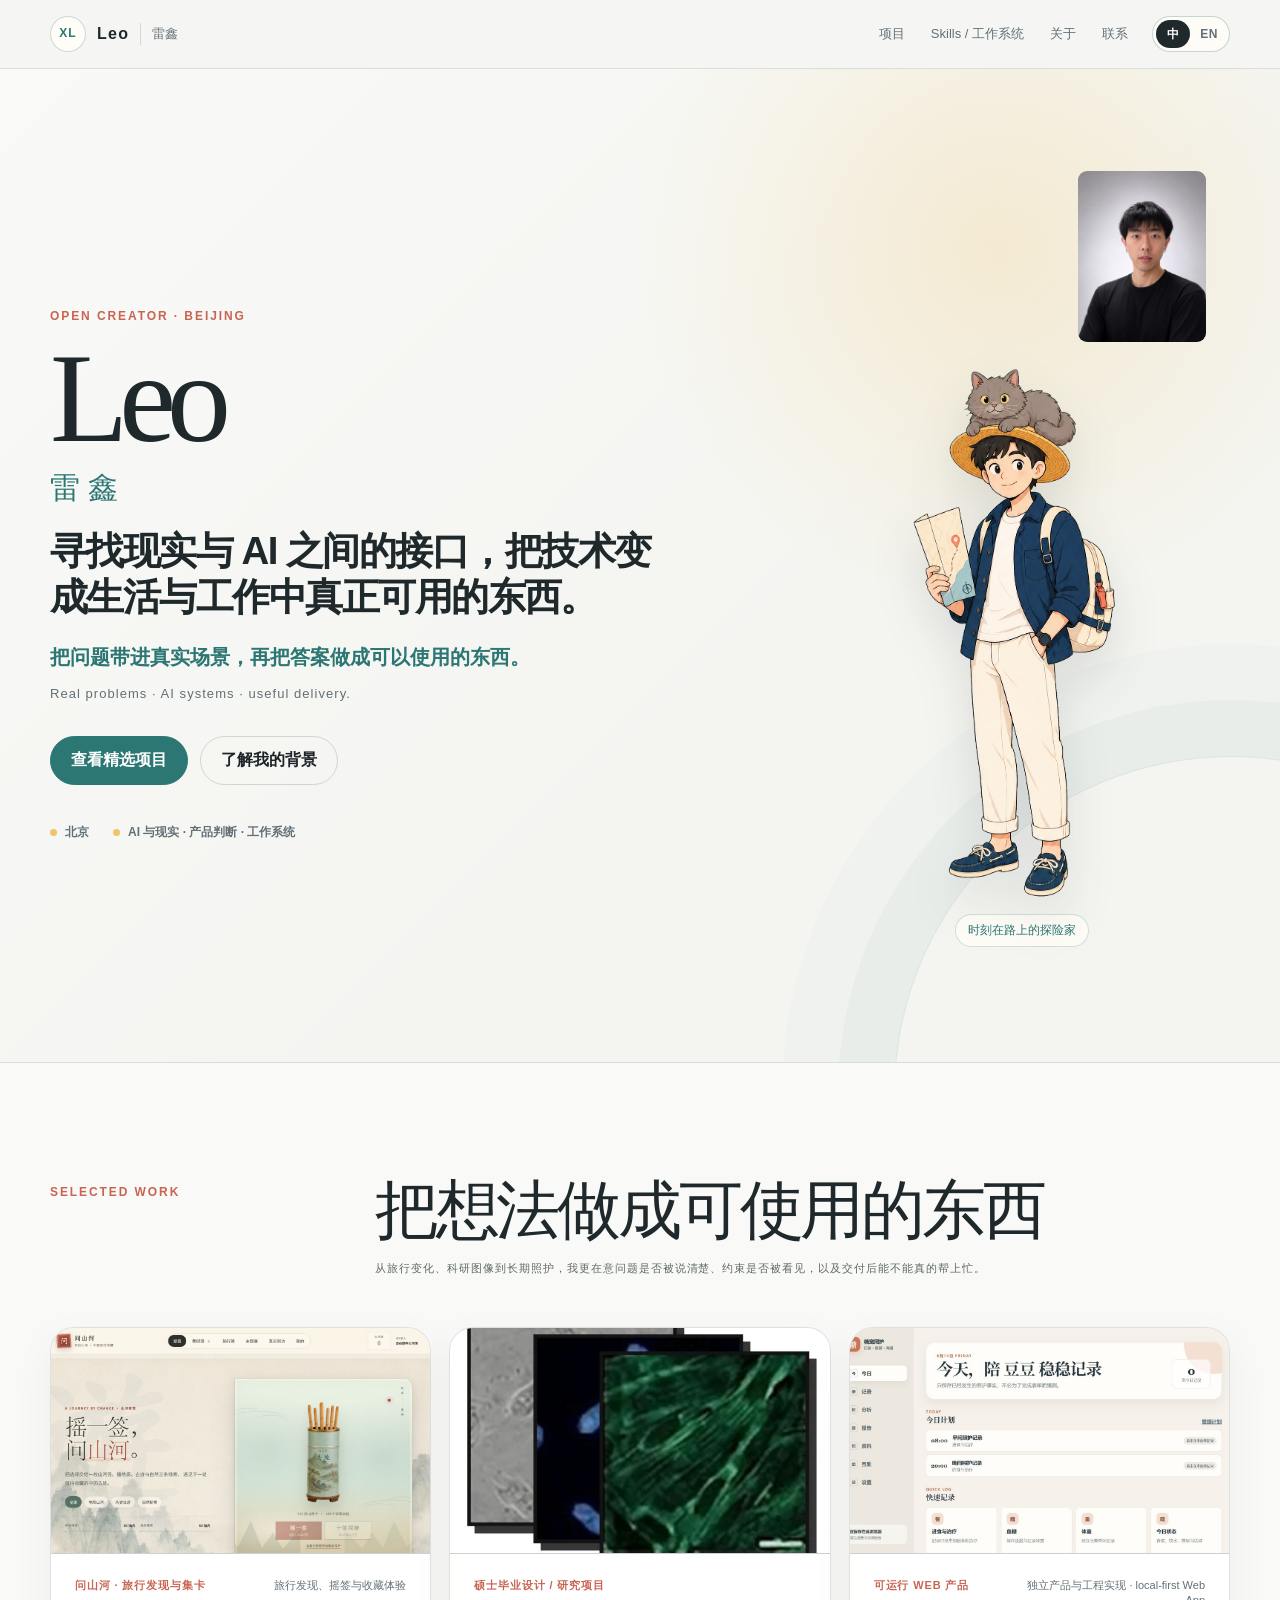
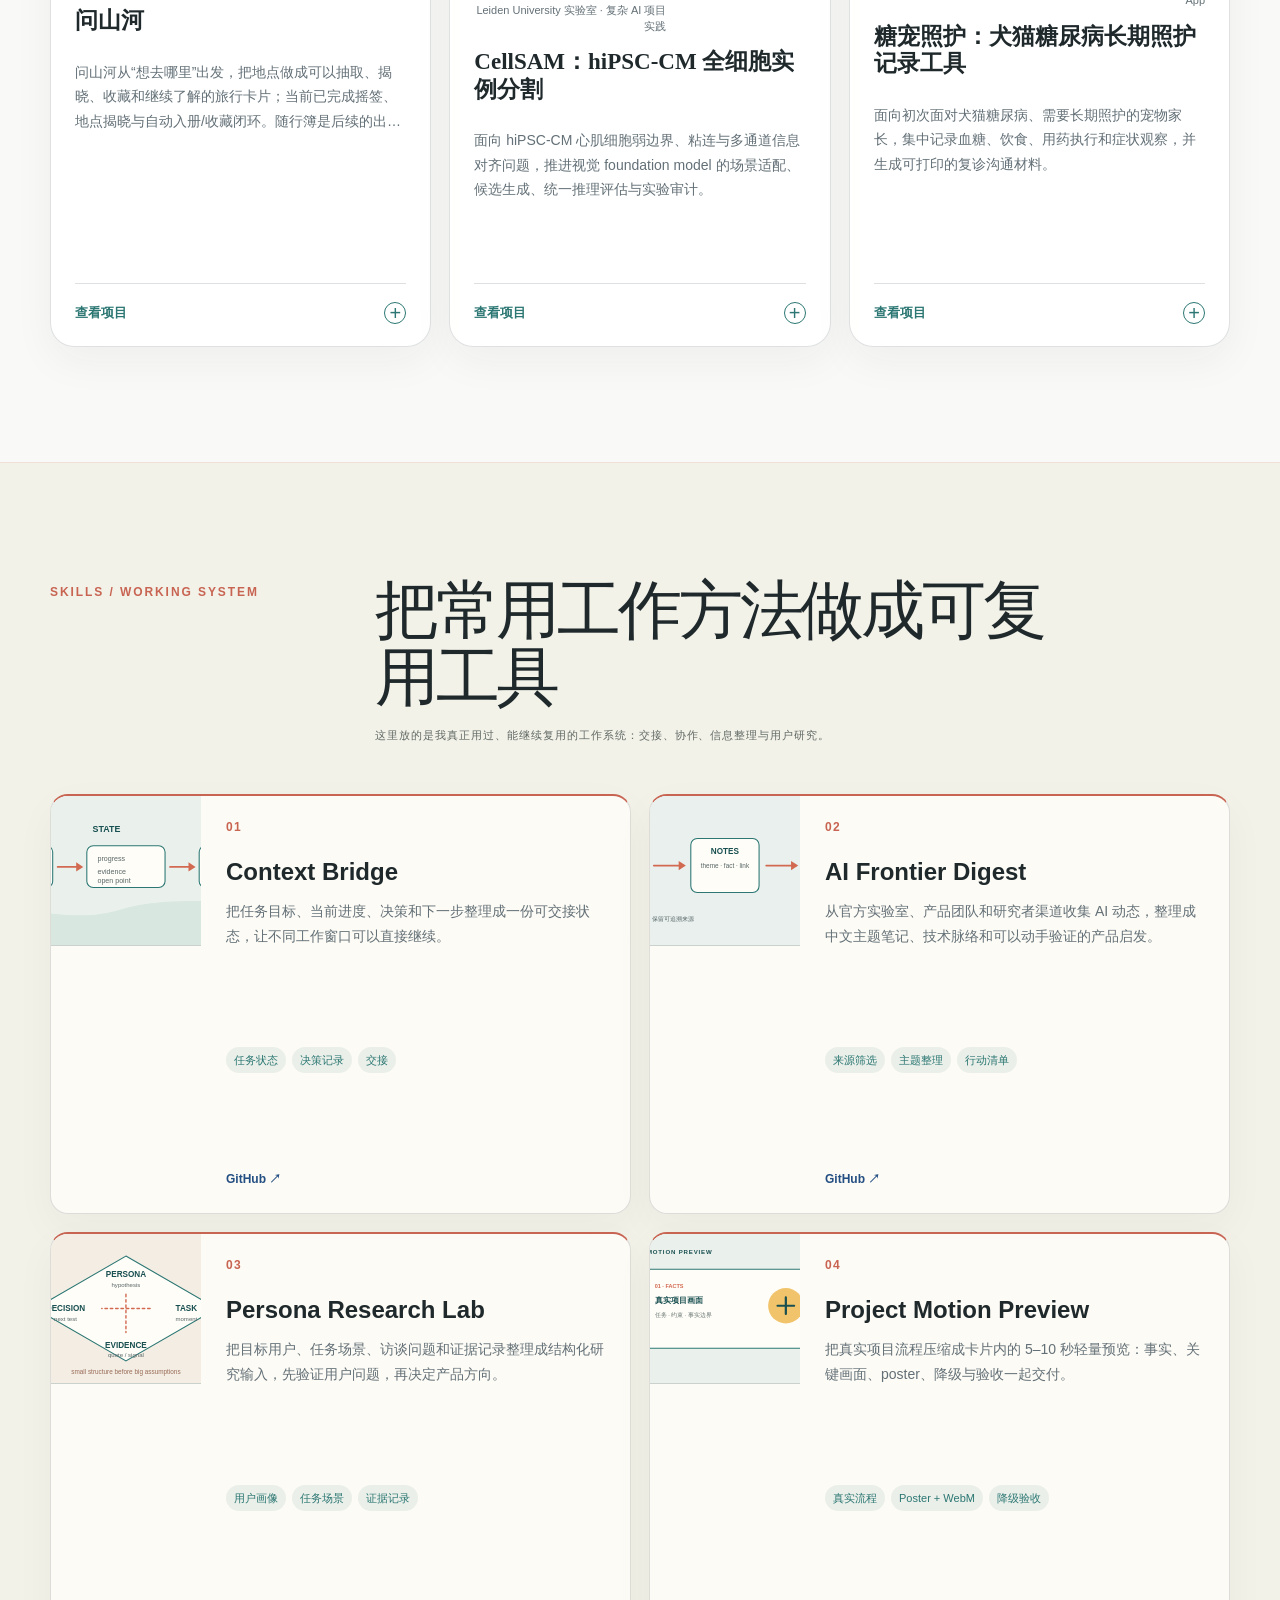
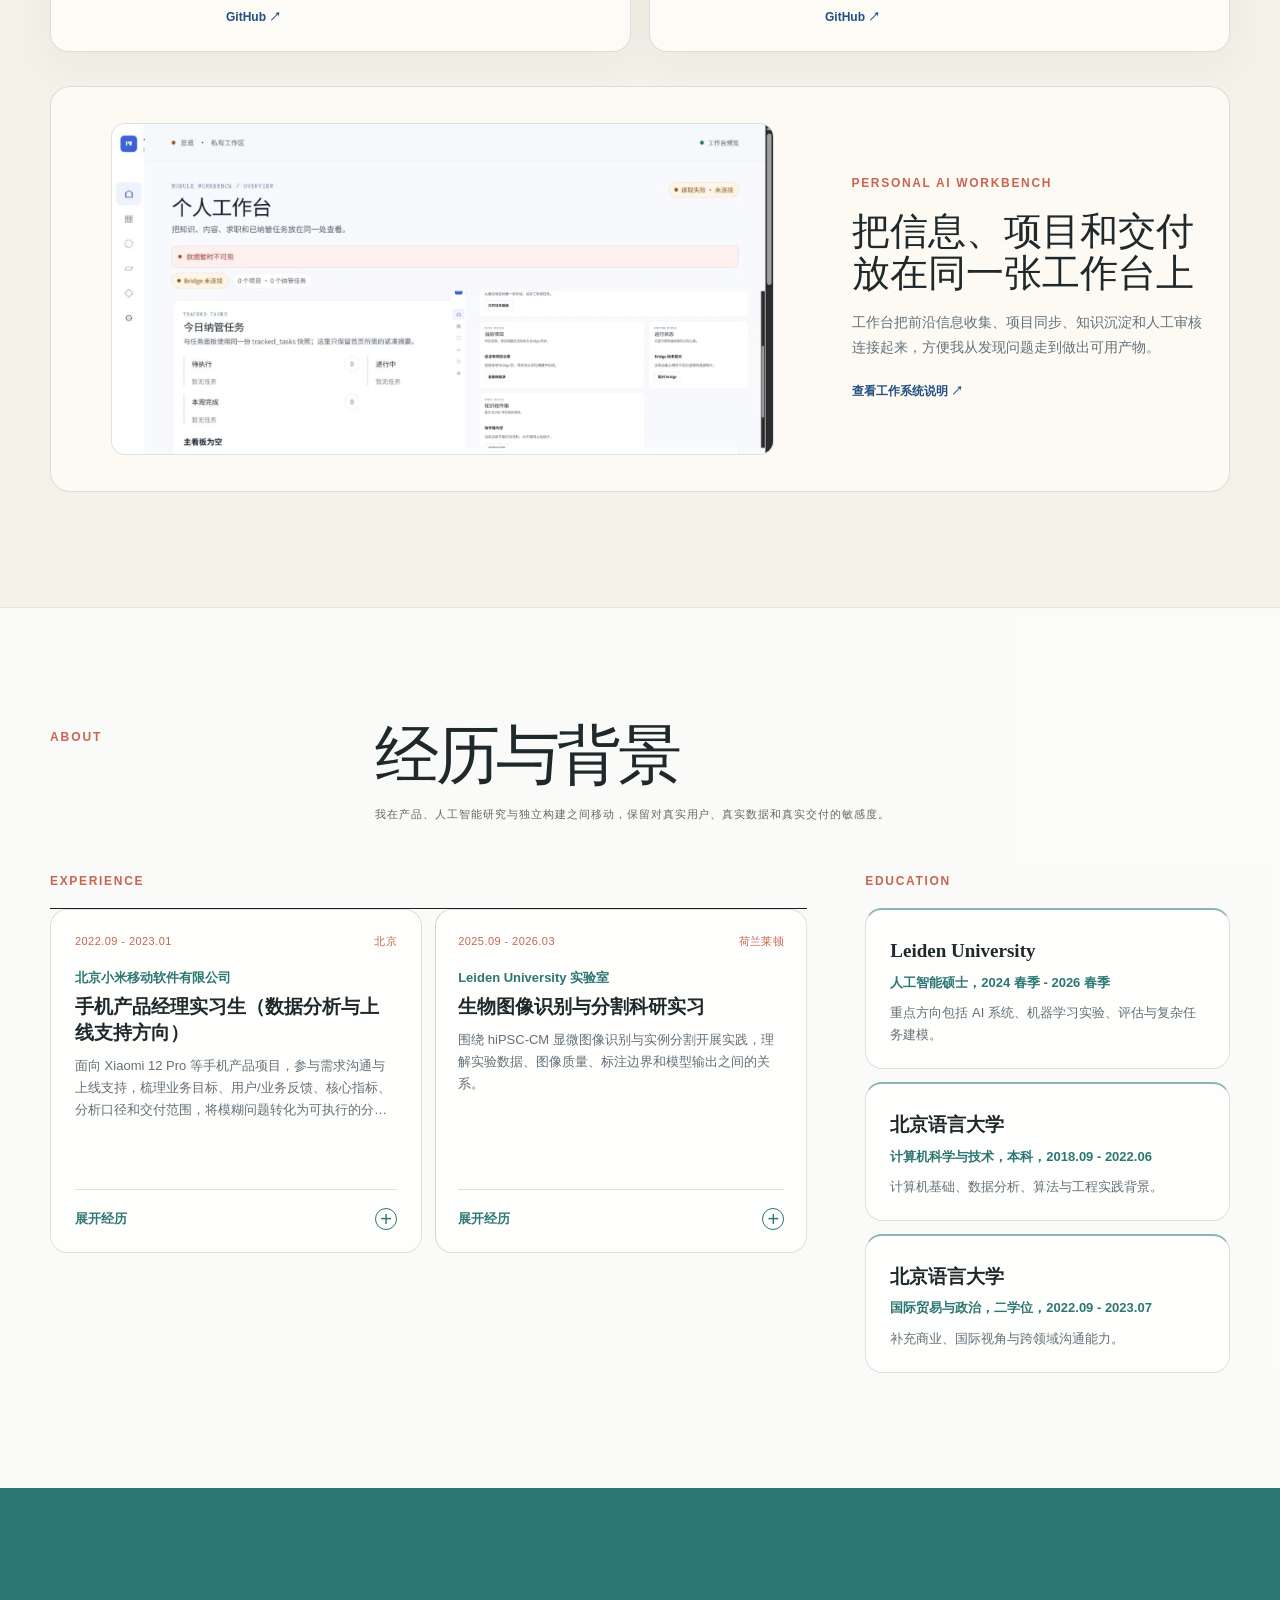
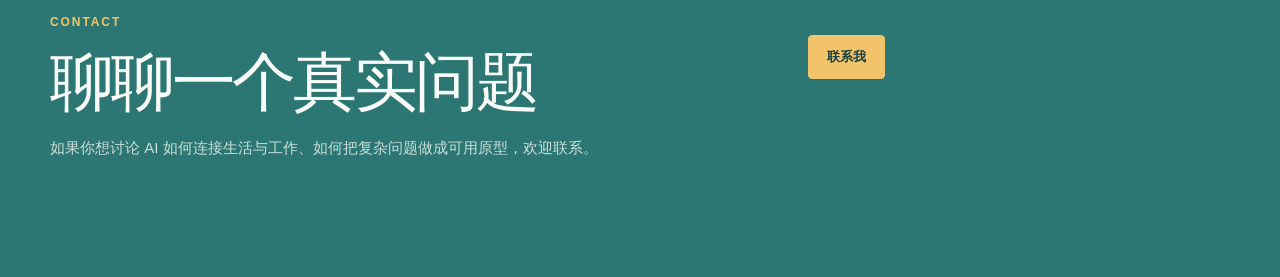
==== commit 0c008c08: "Refresh portfolio projects and working systems" ====
--- a/index.html
+++ b/index.html
@@ -18,7 +18,7 @@
     <meta name="twitter:card" content="summary_large_image">
     <link rel="icon" type="image/png" sizes="32x32" href="assets/favicon-32.png">
     <link rel="apple-touch-icon" href="assets/favicon-512.png">
-    <link rel="stylesheet" href="assets/site.css?v=20260813-home-v5">
+    <link rel="stylesheet" href="assets/site.css?v=20260814-home-v6">
     <script type="application/ld+json">
       {
         "@context": "https://schema.org",
@@ -110,6 +110,17 @@
               <p class="section-intro" data-copy="systemIntro">研究、产品与网页交付并不是三条孤立的线；我会把上下文、证据、视觉和验收放在同一条链路里。</p>
             </div>
             <div class="skills-grid" data-skill-list></div>
+            <div class="workbench-feature">
+              <figure class="workbench-shot">
+                <img src="assets/workbench-home.webp" alt="真实个人 AI 工作台首页，展示总览、纳管任务、当前项目与知识收件箱" loading="lazy" decoding="async" width="1600" height="800">
+              </figure>
+              <div class="workbench-copy">
+                <p class="about-label" data-copy="workbenchLabel">Personal AI Workbench</p>
+                <h3 data-copy="workbenchTitle">把信息、项目和交付放在同一张工作台上</h3>
+                <p data-copy="workbenchBody">工作台把前沿信息收集、项目同步、知识沉淀和人工审核连接起来，方便我从发现问题走到做出可用产物。</p>
+                <a class="text-link" href="https://github.com/leoxin99/ai-productivity-skills" target="_blank" rel="noopener noreferrer" data-copy="workbenchLink">查看工作系统说明 ↗</a>
+              </div>
+            </div>
           </div>
         </section>
 
@@ -156,15 +167,12 @@
             <button class="dialog-close" type="button" data-contact-close data-copy-aria="dialogCloseLabel" aria-label="关闭联系弹层">×</button>
           </div>
           <div class="contact-dialog-body" data-contact-items></div>
-          <div class="contact-dialog-footer">
-            <span class="contact-dialog-status" data-contact-dialog-status aria-live="polite"></span>
-            <button class="button" type="button" data-contact-close data-copy="contactDialogClose">关闭</button>
-          </div>
+          <p class="contact-dialog-status" data-contact-dialog-status aria-live="polite"></p>
         </dialog>
       </main>
     </div>
     <script src="assets/config.js"></script>
-    <script src="assets/content.js"></script>
-    <script src="assets/site.js?v=20260813-home-v5"></script>
+    <script src="assets/content.js?v=20260814-home-v6"></script>
+    <script src="assets/site.js?v=20260814-home-v6"></script>
   </body>
 </html>
--- a/assets/site.css
+++ b/assets/site.css
@@ -3719,7 +3719,6 @@
 }
 
 .home-page .contact-dialog {
-  display: flex;
   width: min(520px, calc(100vw - 32px));
   max-width: none;
   max-height: min(680px, calc(100dvh - 32px));
@@ -3733,12 +3732,19 @@
   box-shadow: 0 28px 90px rgba(31, 41, 44, 0.28);
 }
 
+.home-page .contact-dialog:not([open]) {
+  display: none;
+}
+
+.home-page .contact-dialog[open] {
+  display: flex;
+}
+
 .home-page .contact-dialog::backdrop {
   background: rgba(24, 63, 64, 0.48);
 }
 
-.home-page .contact-dialog-header,
-.home-page .contact-dialog-footer {
+.home-page .contact-dialog-header {
   flex: 0 0 auto;
   padding: 24px 26px;
 }
@@ -3868,14 +3874,6 @@
   color: var(--v4-teal);
 }
 
-.home-page .contact-dialog-footer {
-  display: flex;
-  align-items: center;
-  justify-content: space-between;
-  gap: 16px;
-  border-top: 1px solid var(--v4-line);
-}
-
 .home-page .contact-dialog-status {
   min-height: 1.4em;
   color: var(--v4-teal);
@@ -3940,8 +3938,7 @@
     border-radius: 20px;
   }
 
-  .home-page .contact-dialog-header,
-  .home-page .contact-dialog-footer {
+  .home-page .contact-dialog-header {
     padding: 20px;
   }
 
@@ -3958,11 +3955,6 @@
     justify-content: flex-start;
   }
 
-  .home-page .contact-dialog-footer {
-    align-items: flex-start;
-    flex-direction: column;
-    gap: 12px;
-  }
 }
 
 @media (prefers-reduced-motion: reduce) {
@@ -3975,3 +3967,390 @@
     transition: none;
   }
 }
+
+/* Home v6 local gate: equal cards, concrete work samples, and a compact contact modal. */
+.home-page .project-grid-featured {
+  grid-template-columns: repeat(12, minmax(0, 1fr));
+  align-items: stretch;
+}
+
+.home-page .project-grid-featured .project-card,
+.home-page .project-grid-featured .project-card-lead,
+.home-page .project-grid-featured .project-card-standard {
+  grid-column: span 4;
+  min-height: 620px;
+  position: relative;
+  z-index: 0;
+}
+
+.home-page .project-grid-featured .project-card:hover,
+.home-page .project-grid-featured .project-card:focus-within {
+  z-index: 2;
+  transform: translateY(-5px) scale(1.012);
+}
+
+.home-page .project-media,
+.home-page .project-flow {
+  position: relative;
+  height: 226px;
+  min-height: 226px;
+  aspect-ratio: 16 / 10;
+  flex: 0 0 226px;
+}
+
+.home-page .project-media img {
+  display: block;
+  width: 100%;
+  height: 100%;
+  min-height: 0;
+  object-fit: cover;
+}
+
+.home-page .project-media .project-poster,
+.home-page .project-media .project-motion {
+  position: absolute;
+  inset: 0;
+}
+
+.home-page .project-media .project-poster {
+  z-index: 1;
+  transition: transform 260ms ease;
+}
+
+.home-page .project-media .project-motion {
+  z-index: 2;
+  opacity: 0;
+  visibility: hidden;
+  pointer-events: none;
+  transition: opacity 180ms ease;
+}
+
+.home-page .project-card.is-motion-active .project-motion {
+  opacity: 1;
+  visibility: visible;
+}
+
+.home-page .project-card:hover .project-poster,
+.home-page .project-card:focus-within .project-poster {
+  transform: scale(1.018);
+}
+
+.home-page .project-card-body {
+  min-height: 394px;
+}
+
+.home-page .project-grid-featured .project-card {
+  display: flex;
+  flex-direction: column;
+}
+
+.home-page .project-grid-featured .project-media {
+  width: 100%;
+  border-right: 0;
+  border-bottom: 1px solid var(--v4-line);
+  overflow: hidden;
+  isolation: isolate;
+}
+
+.home-page .project-grid-featured .project-card-body {
+  display: flex;
+  min-height: 0;
+  flex: 1 1 auto;
+  flex-direction: column;
+}
+
+.home-page .skills-grid {
+  grid-template-columns: repeat(2, minmax(0, 1fr));
+  align-items: stretch;
+  gap: 18px;
+}
+
+.home-page .skill-card {
+  display: flex;
+  min-height: 420px;
+  padding: 0;
+  overflow: hidden;
+  border: 1px solid var(--v4-line);
+  border-top: 2px solid var(--v4-coral);
+  border-radius: 18px;
+  background: rgba(255, 253, 248, 0.82);
+  box-shadow: 0 14px 42px rgba(31, 41, 44, 0.04);
+  transition: transform 200ms ease, box-shadow 200ms ease, border-color 200ms ease;
+}
+
+.home-page .skill-card:hover,
+.home-page .skill-card:focus-within {
+  z-index: 2;
+  border-color: rgba(44, 119, 115, 0.34);
+  box-shadow: 0 20px 54px rgba(31, 41, 44, 0.1);
+  transform: translateY(-4px) scale(1.008);
+}
+
+.home-page .skill-media {
+  display: block;
+  height: 150px;
+  flex: 0 0 150px;
+  overflow: hidden;
+  border-bottom: 1px solid var(--v4-line);
+  background: #e8eee8;
+}
+
+.home-page .skill-media img {
+  display: block;
+  width: 100%;
+  height: 100%;
+  object-fit: cover;
+  transition: transform 300ms ease;
+}
+
+.home-page .skill-card:hover .skill-media img,
+.home-page .skill-card:focus-within .skill-media img {
+  transform: scale(1.025);
+}
+
+.home-page .skill-card-copy {
+  display: flex;
+  flex: 1;
+  flex-direction: column;
+  padding: 22px 25px 23px;
+}
+
+.home-page .skill-card h3 {
+  margin-top: 20px;
+}
+
+.home-page .skill-card p {
+  margin-top: 12px;
+}
+
+.home-page .skill-tags {
+  margin-top: auto;
+  padding-top: 18px;
+}
+
+.home-page .skill-link {
+  align-self: flex-start;
+  margin-top: 17px;
+  font-size: 12px;
+}
+
+.home-page .skill-links {
+  display: flex;
+  flex-wrap: wrap;
+  gap: 14px;
+  margin-top: auto;
+  padding-top: 17px;
+}
+
+.home-page .skill-links .skill-link {
+  margin-top: 0;
+}
+
+.home-page .workbench-feature {
+  display: grid;
+  grid-template-columns: minmax(0, 1.35fr) minmax(260px, 0.65fr);
+  align-items: center;
+  gap: 38px;
+  margin-top: 34px;
+  padding: 20px;
+  border: 1px solid var(--v4-line);
+  border-radius: 20px;
+  background: rgba(255, 253, 248, 0.78);
+}
+
+.home-page .workbench-shot {
+  min-width: 0;
+  overflow: hidden;
+  border: 1px solid rgba(44, 119, 115, 0.15);
+  border-radius: 14px;
+  background: #f4f5f2;
+}
+
+.home-page .workbench-shot img {
+  display: block;
+  width: 100%;
+  height: auto;
+  aspect-ratio: 2 / 1;
+  object-fit: cover;
+  object-position: center;
+}
+
+.home-page .workbench-copy h3 {
+  margin-top: 10px;
+  color: var(--v4-ink);
+  font-family: Georgia, "Times New Roman", "Songti SC", serif;
+  font-size: clamp(24px, 3vw, 38px);
+  font-weight: 500;
+  line-height: 1.12;
+}
+
+.home-page .workbench-copy > p:not(.about-label) {
+  margin-top: 15px;
+  color: var(--v4-muted);
+  font-size: 14px;
+  line-height: 1.8;
+}
+
+.home-page .workbench-copy .text-link {
+  display: inline-block;
+  margin-top: 22px;
+  font-size: 12px;
+}
+
+.home-page .experience-grid {
+  align-items: stretch;
+}
+
+.home-page .experience-card {
+  display: flex;
+  min-height: 344px;
+  flex-direction: column;
+  transition: transform 200ms ease, box-shadow 200ms ease, border-color 200ms ease;
+}
+
+.home-page .experience-card:hover,
+.home-page .experience-card:focus-within {
+  z-index: 2;
+  border-color: rgba(44, 119, 115, 0.34);
+  box-shadow: 0 18px 44px rgba(31, 41, 44, 0.08);
+  transform: translateY(-4px) scale(1.008);
+}
+
+.home-page .experience-card .expand-toggle {
+  margin-top: auto;
+}
+
+.home-page .contact-dialog-status {
+  flex: 0 0 auto;
+  margin: 0;
+  padding: 0 26px 18px;
+}
+
+@media (max-width: 1020px) {
+  .home-page .project-grid-featured {
+    grid-template-columns: repeat(2, minmax(0, 1fr));
+  }
+
+  .home-page .project-grid-featured .project-card,
+  .home-page .project-grid-featured .project-card-lead,
+  .home-page .project-grid-featured .project-card-standard {
+    grid-column: span 1;
+  }
+
+  .home-page .project-grid-featured .project-card,
+  .home-page .project-grid-featured .project-card-lead,
+  .home-page .project-grid-featured .project-card-standard {
+    min-height: 620px;
+  }
+}
+
+@media (max-width: 820px) {
+  .home-page .workbench-feature {
+    grid-template-columns: 1fr;
+    gap: 24px;
+  }
+
+  .home-page .experience-card {
+    min-height: 320px;
+  }
+}
+
+@media (max-width: 620px) {
+  .home-page .project-grid-featured {
+    grid-template-columns: 1fr;
+  }
+
+  .home-page .project-grid-featured .project-card,
+  .home-page .project-grid-featured .project-card-lead,
+  .home-page .project-grid-featured .project-card-standard {
+    min-height: 0;
+    grid-column: auto;
+  }
+
+  .home-page .project-media,
+  .home-page .project-flow {
+    height: 190px;
+    min-height: 190px;
+    flex-basis: 190px;
+  }
+
+  .home-page .project-card-body {
+    min-height: 0;
+  }
+
+  .home-page .project-motion {
+    display: none;
+  }
+
+  .home-page .skills-grid {
+    grid-template-columns: 1fr;
+  }
+
+  .home-page .skill-card {
+    min-height: 0;
+  }
+
+  .home-page .skill-media {
+    height: 132px;
+    flex-basis: 132px;
+  }
+
+  .home-page .experience-card {
+    min-height: 0;
+  }
+
+  .home-page .contact-dialog-status {
+    padding: 0 20px 15px;
+  }
+}
+
+@media (prefers-reduced-motion: reduce) {
+  .home-page .project-grid-featured .project-card,
+  .home-page .skill-card,
+  .home-page .skill-media img,
+  .home-page .experience-card {
+    transform: none;
+    transition: none;
+  }
+
+  .home-page .project-motion {
+    display: none;
+    opacity: 0;
+    animation: none;
+  }
+}
+
+/* v6 handoff corrections: mobile avatar flow and the in-card motion layer. */
+@media (max-width: 820px) {
+  .home-page .hero-v4-visual {
+    display: flex;
+    min-height: 0;
+    flex-direction: column;
+    align-items: flex-end;
+  }
+
+  .home-page .portrait-v5 {
+    position: static;
+    top: auto;
+    right: auto;
+    align-self: flex-end;
+    width: 108px;
+    margin-right: 8%;
+  }
+
+  .home-page .character-v4 {
+    margin-top: 24px;
+  }
+}
+
+@media (max-width: 620px) {
+  .home-page .portrait-v5 {
+    width: 84px;
+    margin-right: 1%;
+  }
+
+  .home-page .character-v4 {
+    width: min(92%, 340px);
+    margin-top: 18px;
+  }
+}
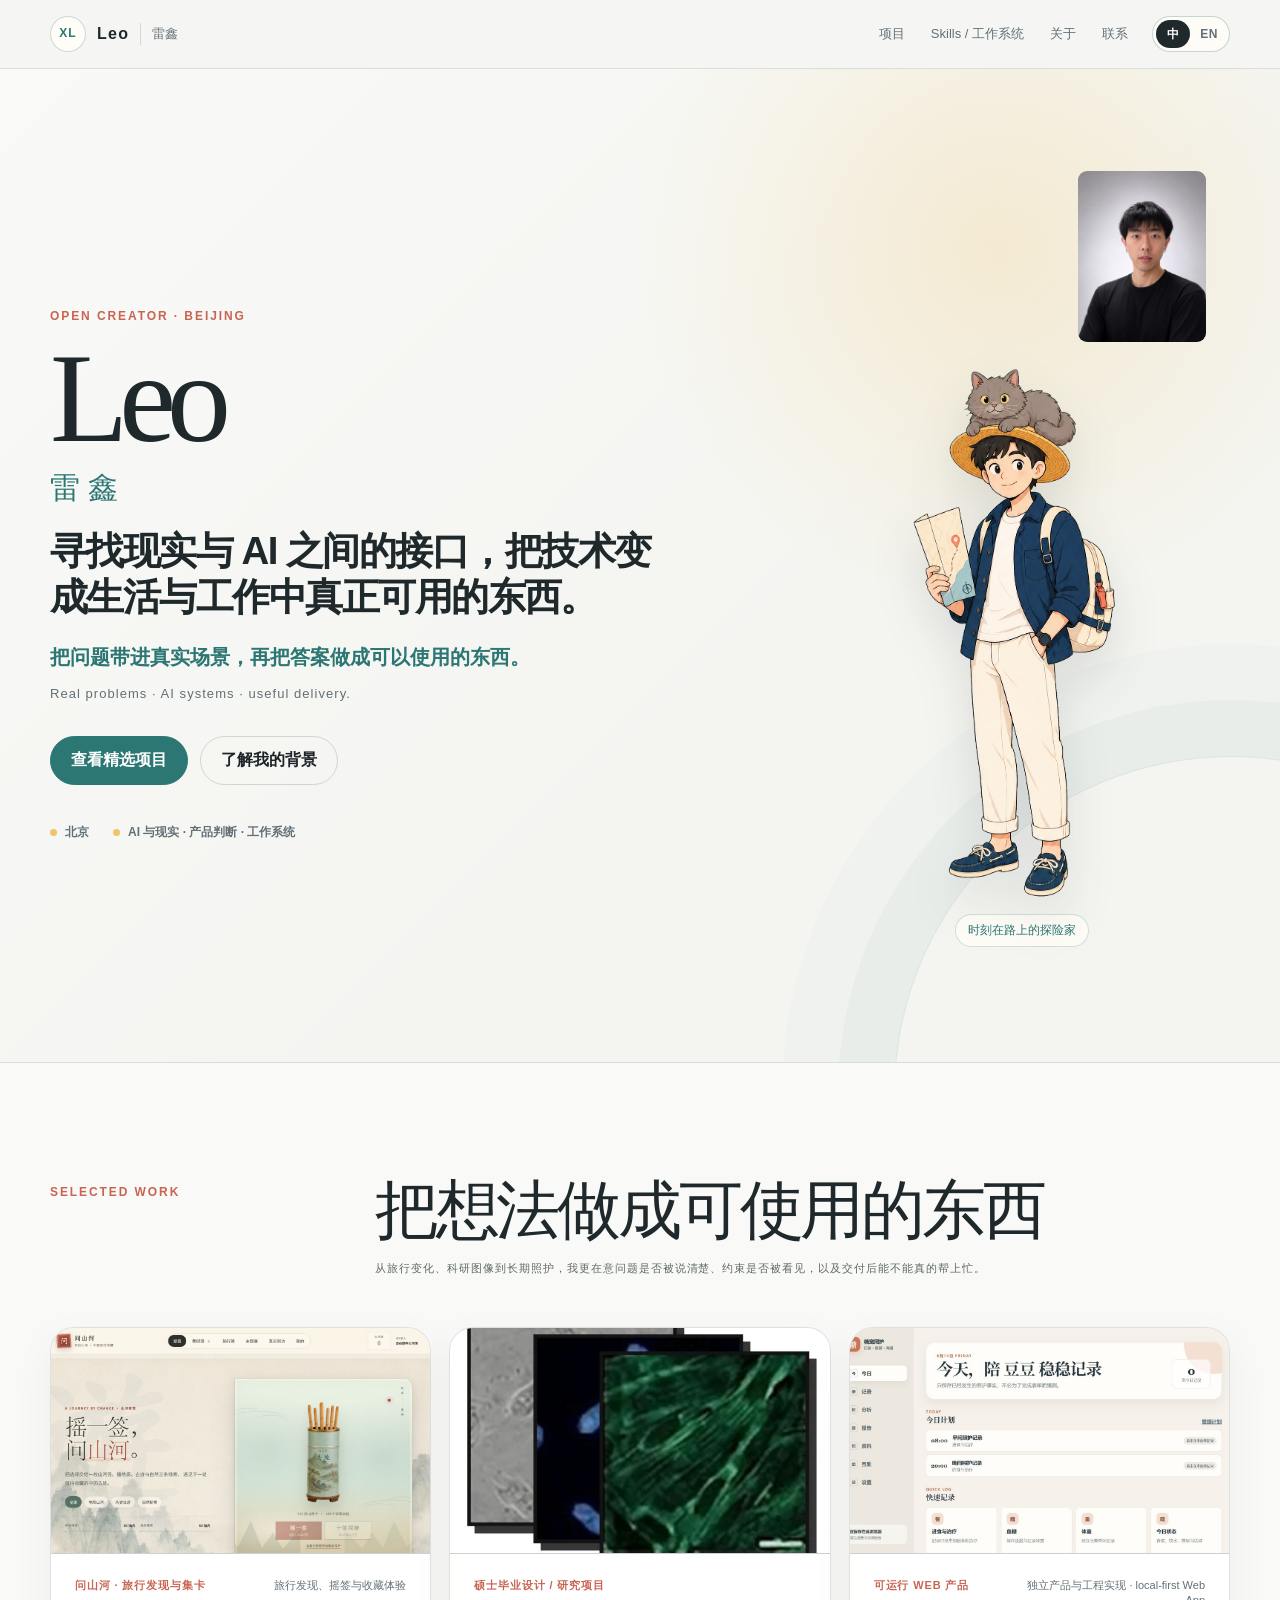
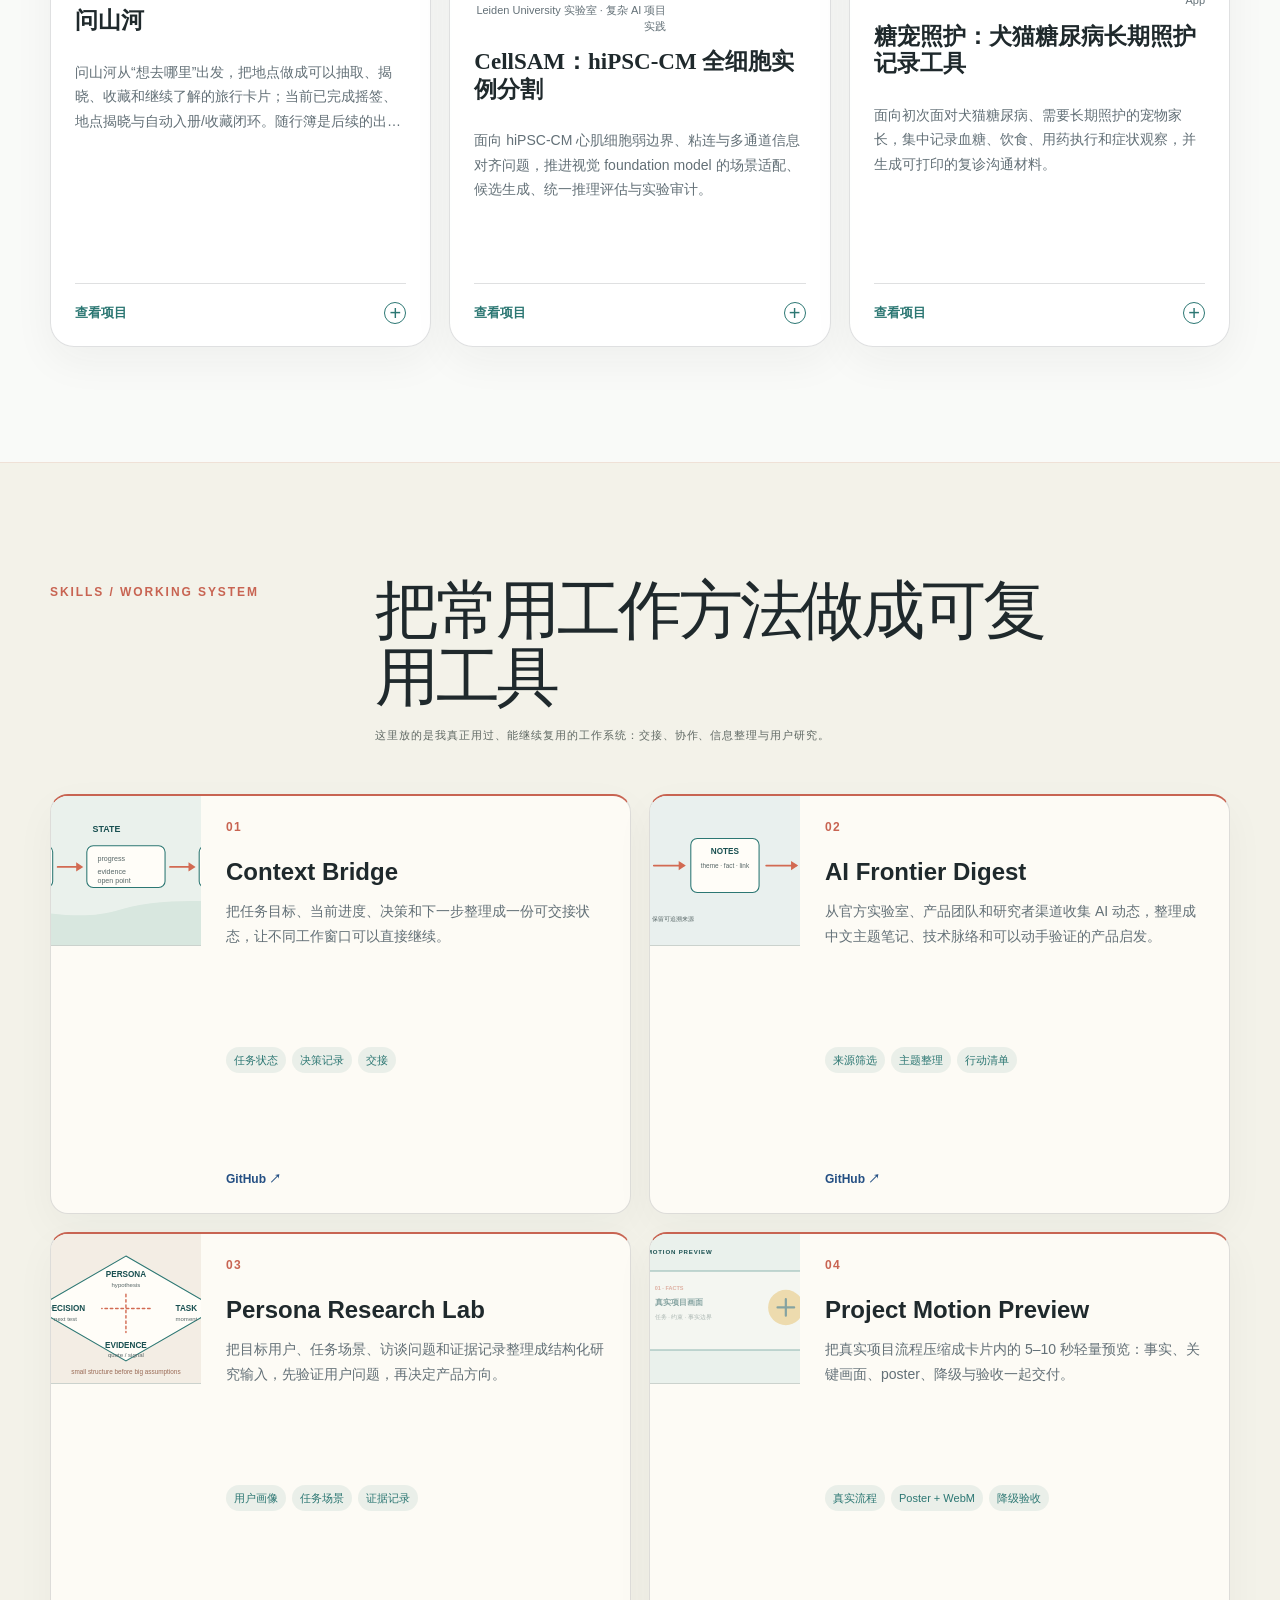
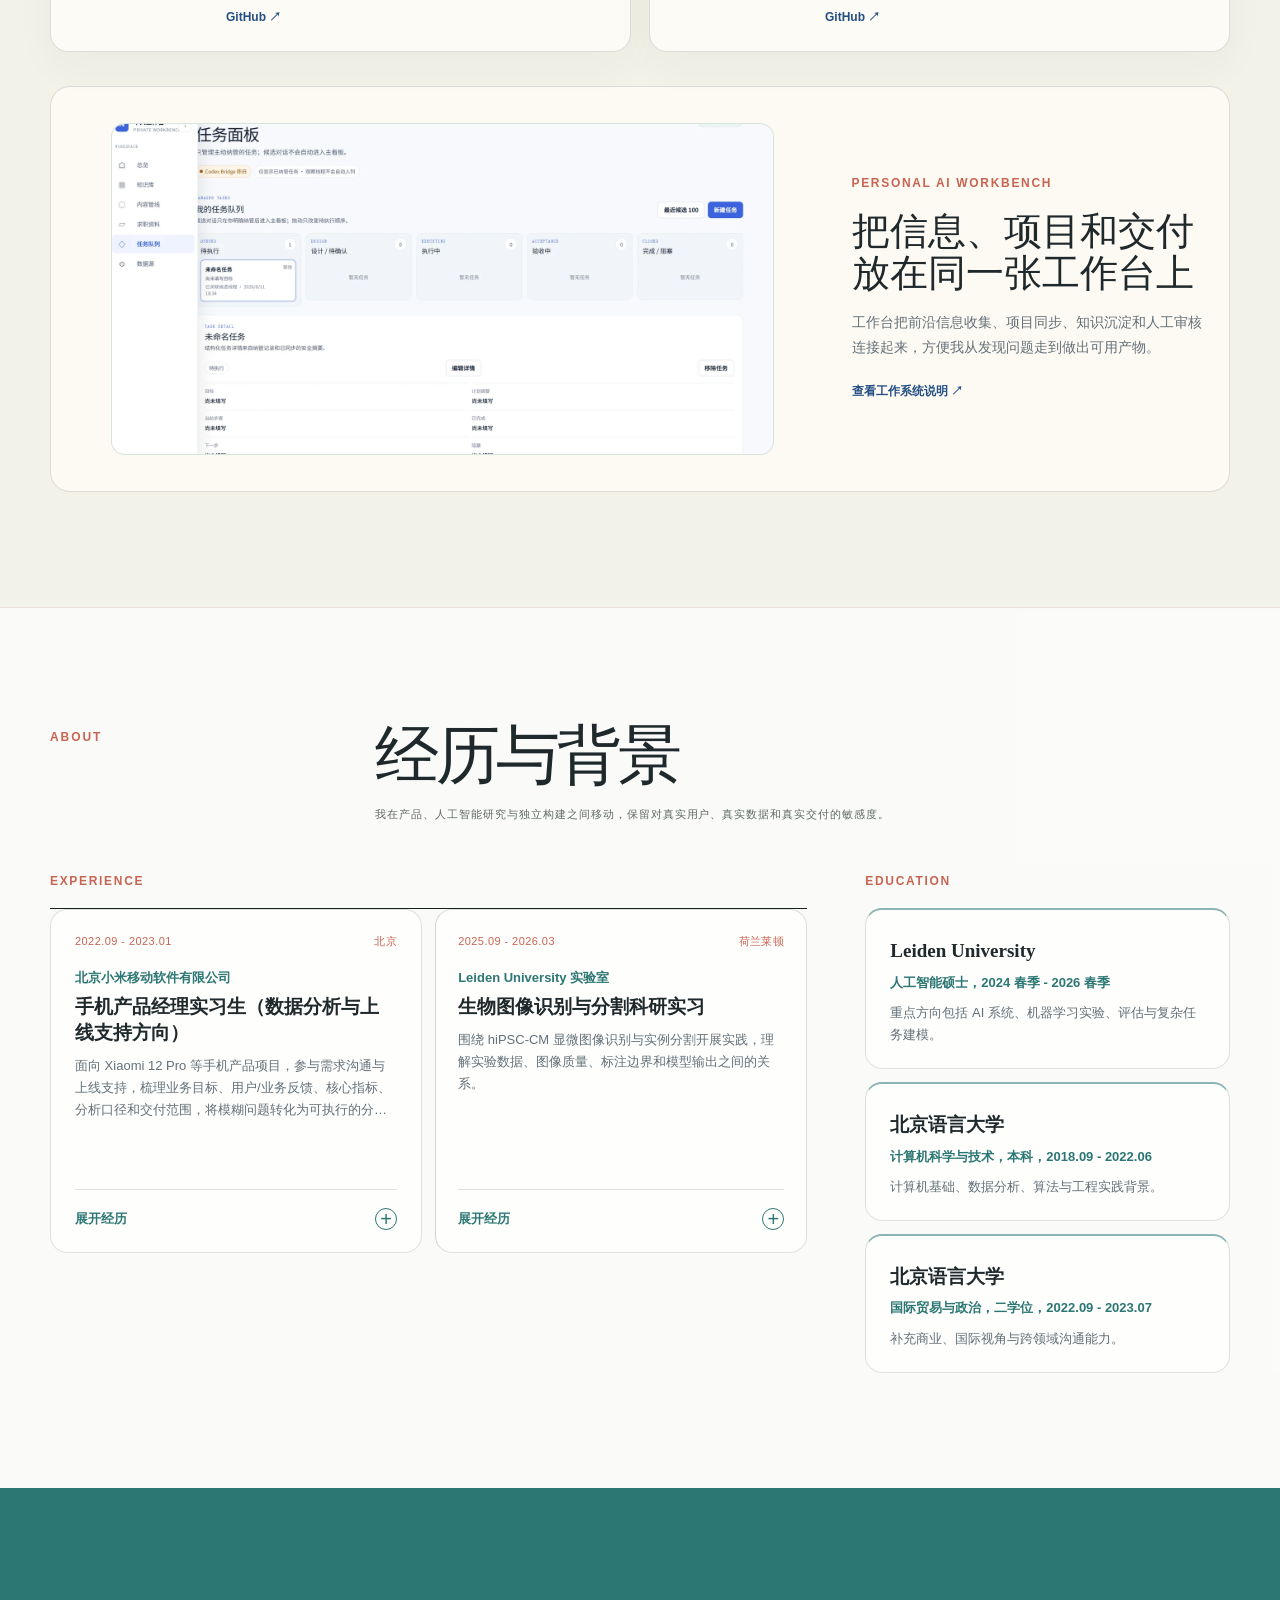
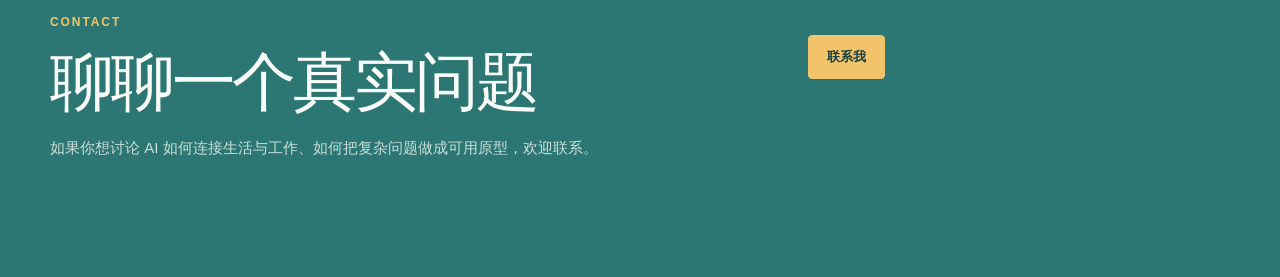
==== commit 303499ce: "Update personal workbench preview" ====
--- a/index.html
+++ b/index.html
@@ -112,7 +112,7 @@
             <div class="skills-grid" data-skill-list></div>
             <div class="workbench-feature">
               <figure class="workbench-shot">
-                <img src="assets/workbench-home.webp" alt="真实个人 AI 工作台首页，展示总览、纳管任务、当前项目与知识收件箱" loading="lazy" decoding="async" width="1600" height="800">
+                <img src="assets/workbench-home.webp?v=20260814-taskboard" alt="个人工作台任务面板，展示待执行、设计、执行、验收与完成任务" loading="lazy" decoding="async" width="1600" height="800">
               </figure>
               <div class="workbench-copy">
                 <p class="about-label" data-copy="workbenchLabel">Personal AI Workbench</p>
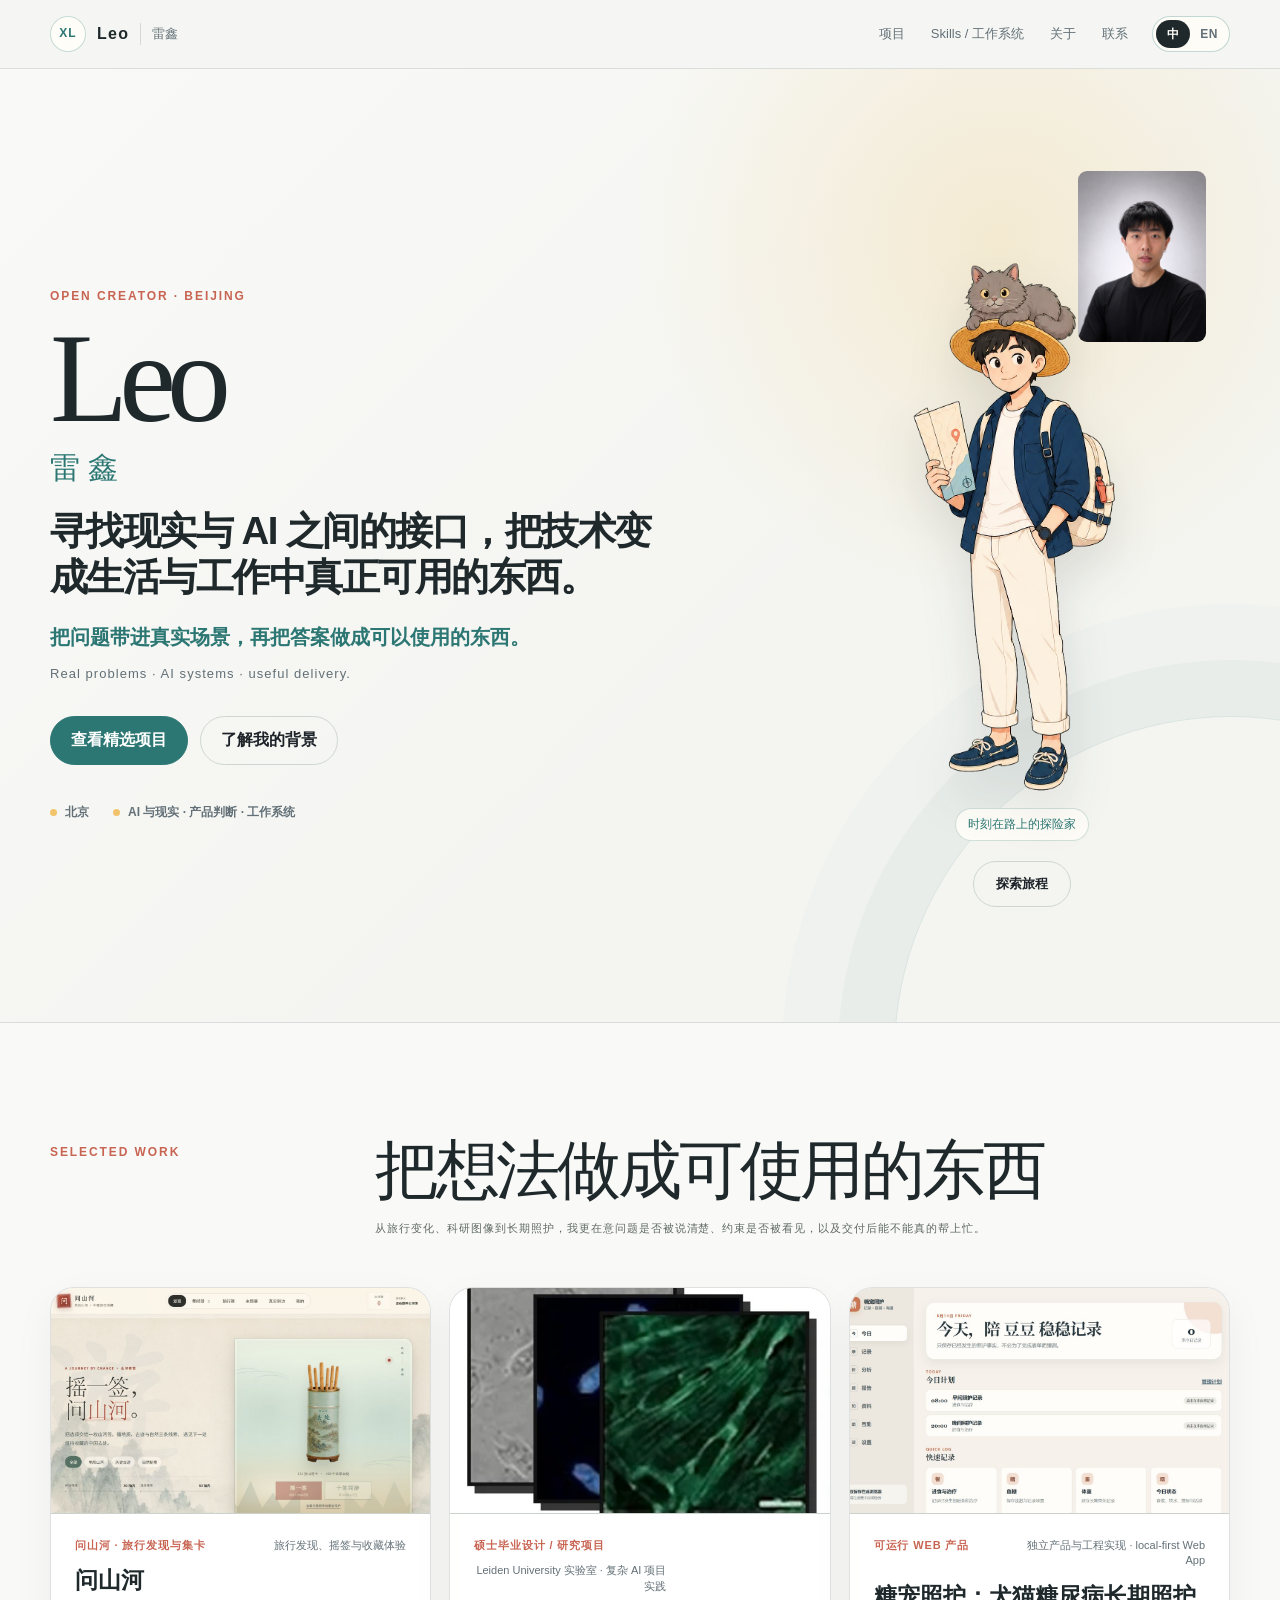
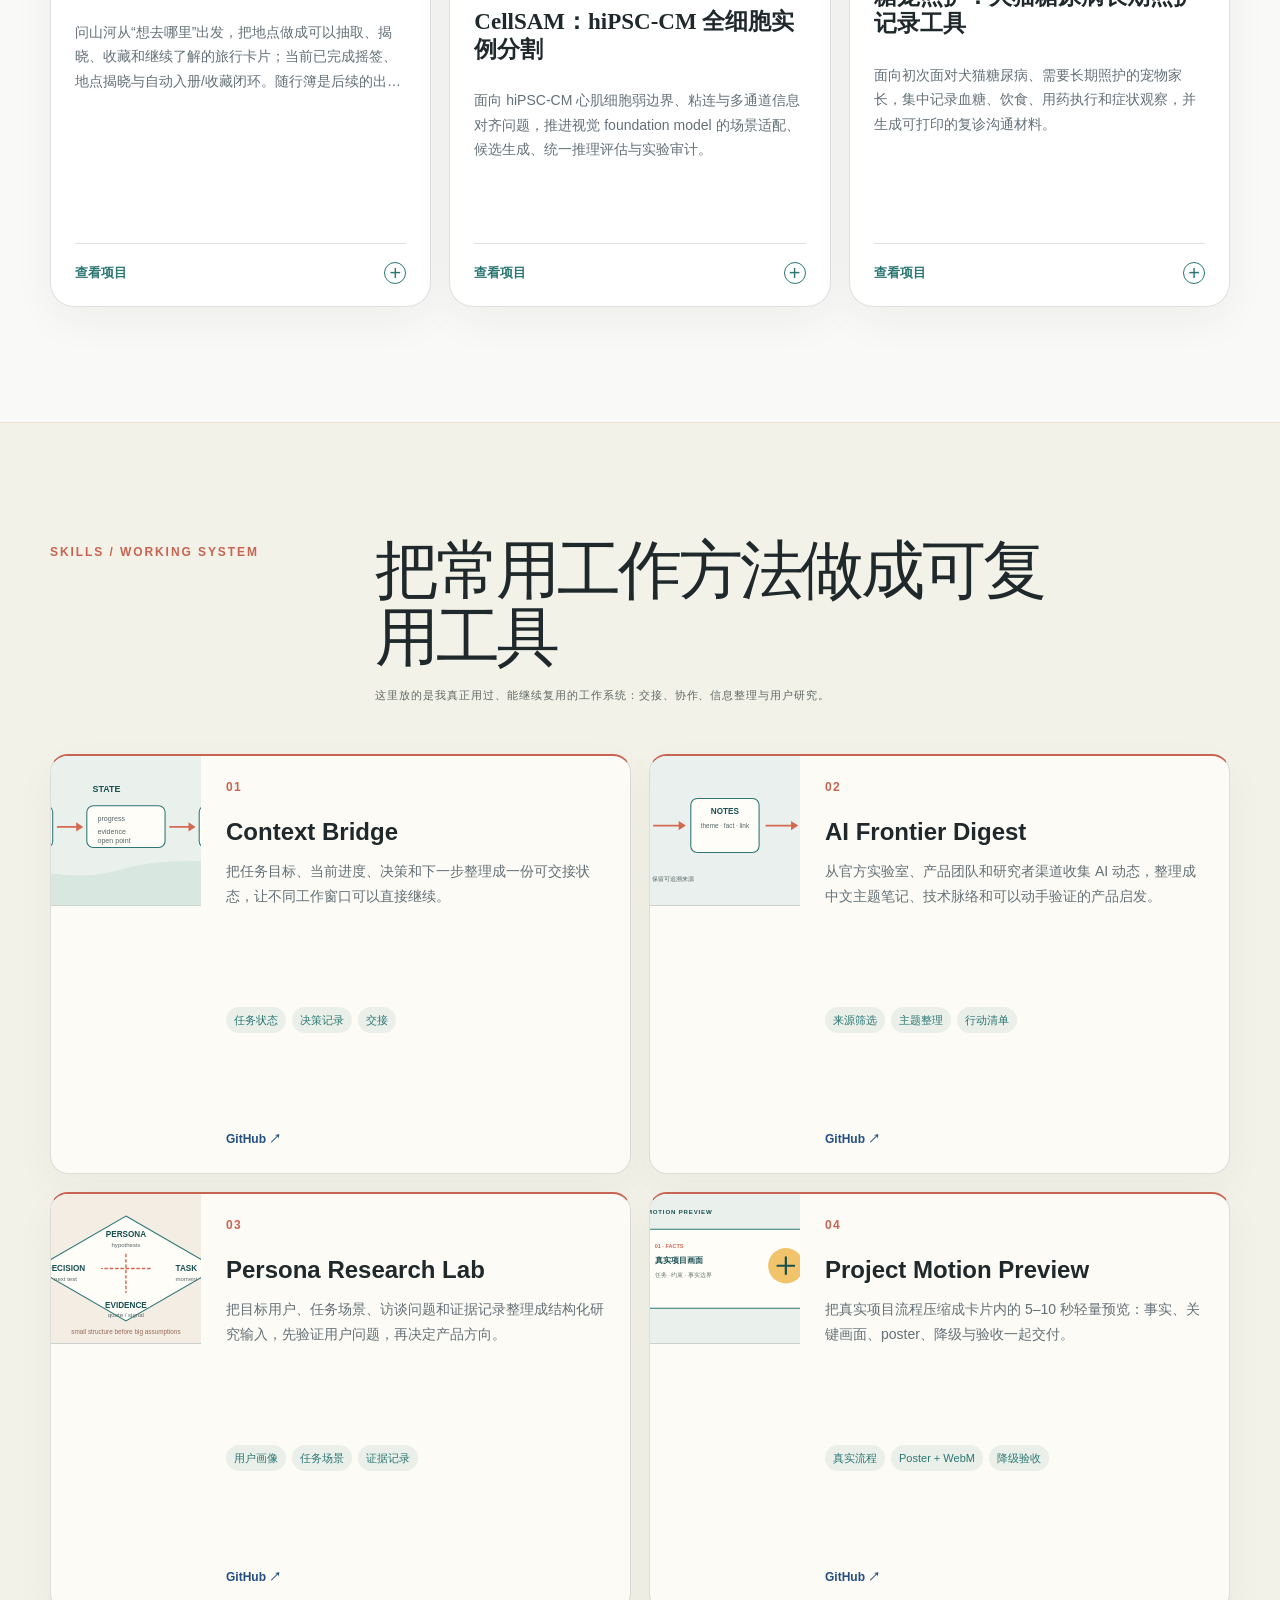
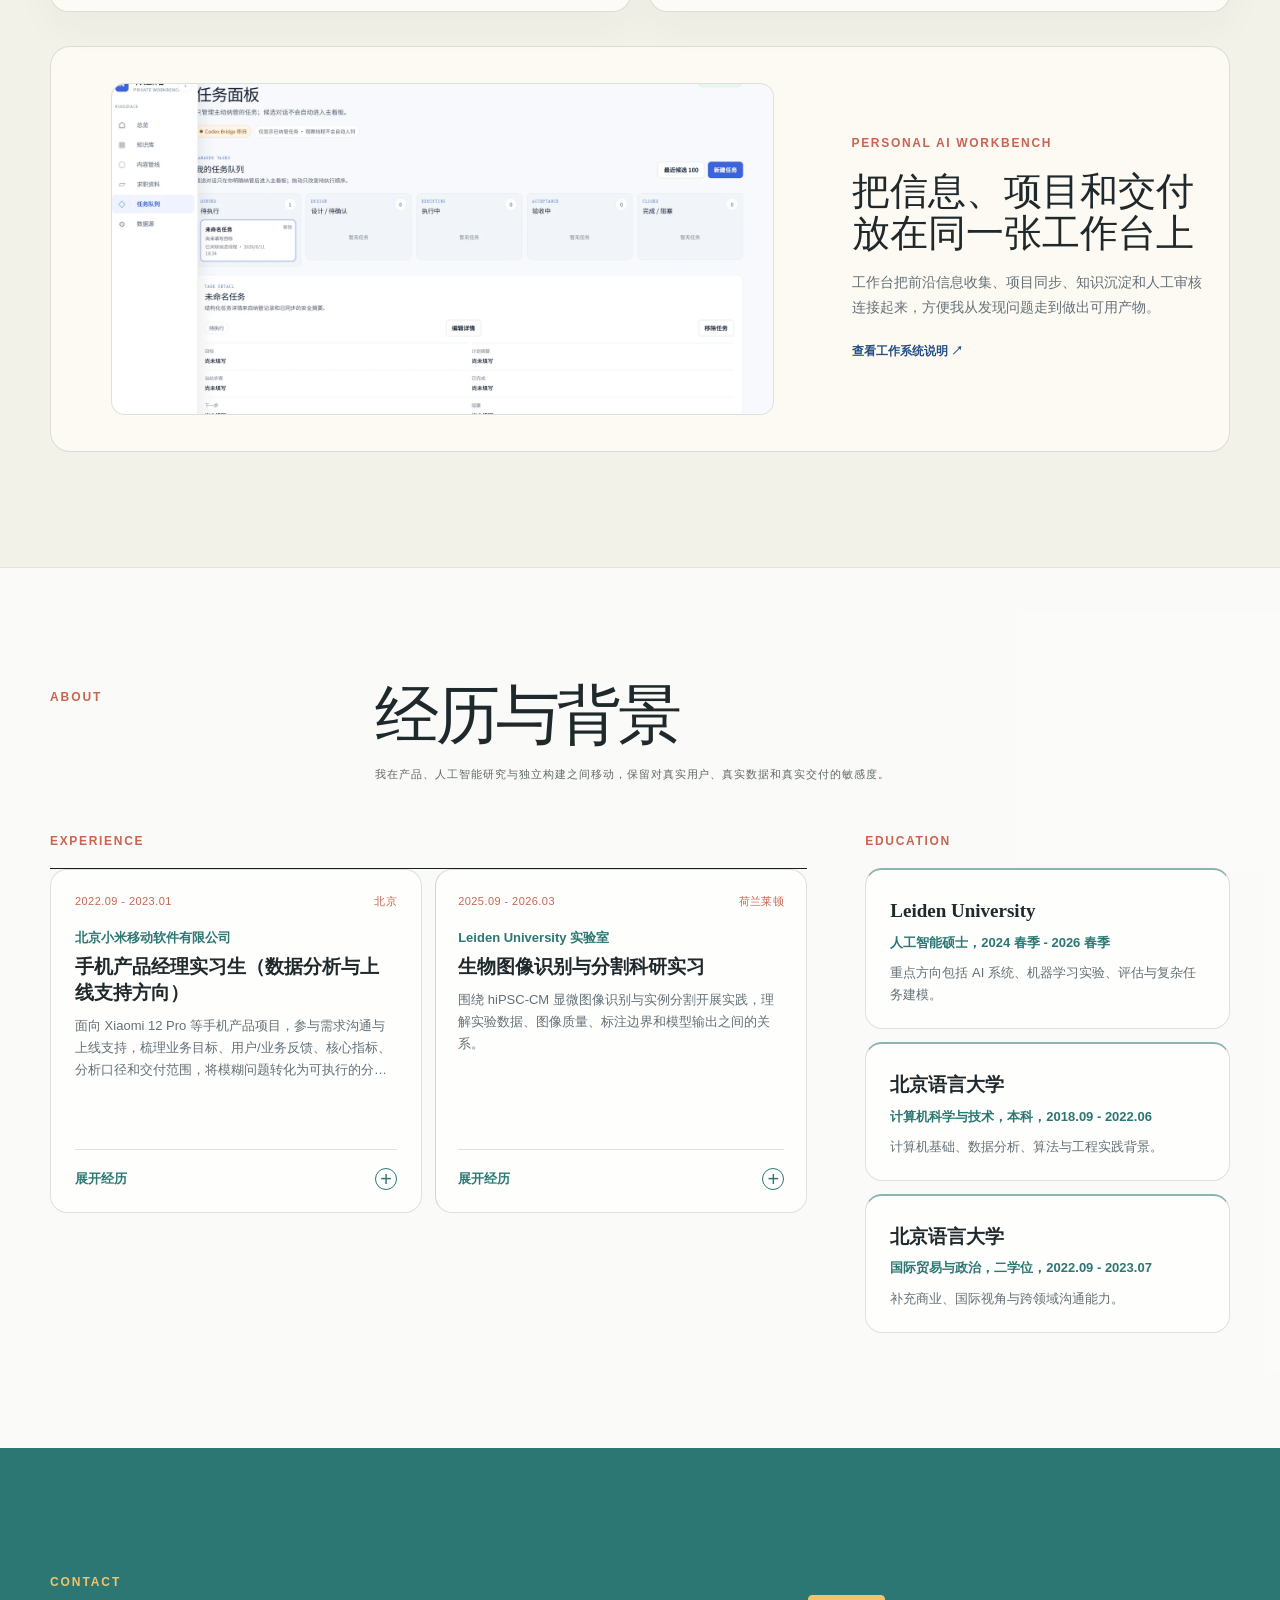
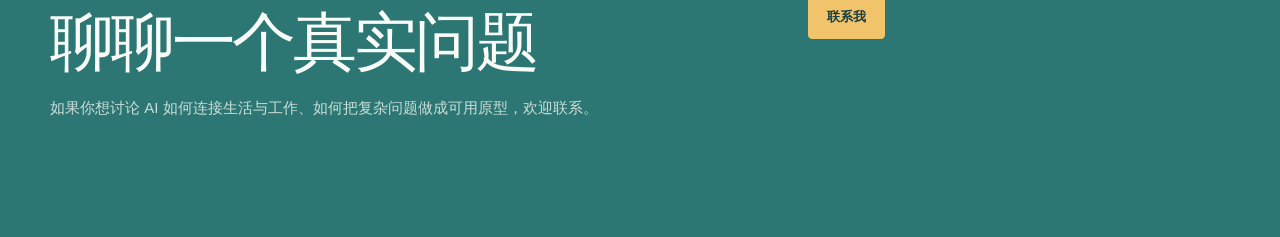
==== commit 39ab0dd4: "Add interactive journey scenes to portfolio" ====
--- a/index.html
+++ b/index.html
@@ -18,7 +18,7 @@
     <meta name="twitter:card" content="summary_large_image">
     <link rel="icon" type="image/png" sizes="32x32" href="assets/favicon-32.png">
     <link rel="apple-touch-icon" href="assets/favicon-512.png">
-    <link rel="stylesheet" href="assets/site.css?v=20260814-home-v6">
+    <link rel="stylesheet" href="assets/site.css?v=20260818-orbital-p0">
     <script type="application/ld+json">
       {
         "@context": "https://schema.org",
@@ -78,14 +78,25 @@
                 </div>
               </div>
 
-              <div class="hero-v4-visual" aria-label="原创卡通航海人物主视觉">
+              <div class="hero-v4-visual" aria-label="原创卡通航海人物主视觉" data-orbital-root data-orbital-mode="solo">
                 <div class="portrait-v5">
                   <img src="assets/profile.jpg" alt="雷鑫个人照片" data-profile-avatar width="640" height="800" loading="eager" decoding="async">
                 </div>
-                <figure class="character-v4">
-                  <img src="assets/hero/character-lulu-v5.webp" alt="原创卡通航海人物手持地图，露露自然坐在旅行帽上" data-character-image width="1023" height="1537" fetchpriority="high" decoding="async">
-                  <figcaption data-copy="heroCharacterCaption">时刻在路上的探险家</figcaption>
-                </figure>
+                <div class="orbital" data-orbital>
+                  <figure class="character-v4" data-orbital-solo>
+                    <img src="assets/hero/character-lulu-v5.webp" alt="原创卡通航海人物手持地图，露露自然坐在旅行帽上" data-character-image width="1023" height="1537" fetchpriority="high" decoding="async">
+                    <figcaption data-copy="heroCharacterCaption">时刻在路上的探险家</figcaption>
+                  </figure>
+                  <div class="orbital-journey" id="orbital-journey" data-orbital-journey role="group" aria-label="旅程锚点" hidden>
+                    <div class="orbital-scenes is-loading" data-orbital-scenes aria-hidden="true"></div>
+                    <div class="orbital-compass" data-orbital-compass aria-hidden="true"></div>
+                    <div class="orbital-anchors" data-orbital-anchors role="group"></div>
+                  </div>
+                  <p class="orbital-status" data-orbital-status aria-live="polite"></p>
+                  <div class="orbital-actions" data-orbital-actions>
+                    <button class="button orbital-toggle" type="button" data-orbital-toggle aria-expanded="false" aria-controls="orbital-journey" data-copy="orbitalEnter">探索旅程</button>
+                  </div>
+                </div>
               </div>
             </div>
           </div>
@@ -172,7 +183,7 @@
       </main>
     </div>
     <script src="assets/config.js"></script>
-    <script src="assets/content.js?v=20260814-home-v6"></script>
-    <script src="assets/site.js?v=20260814-home-v6"></script>
+    <script src="assets/content.js?v=20260818-orbital-p0"></script>
+    <script src="assets/site.js?v=20260818-orbital-p0"></script>
   </body>
 </html>
--- a/assets/site.css
+++ b/assets/site.css
@@ -4354,3 +4354,276 @@
     margin-top: 18px;
   }
 }
+
+/* Orbital journey stage (K3 v2, P0): solo by default, orbit hidden until entry. */
+.home-page .orbital {
+  position: relative;
+  display: flex;
+  flex-direction: column;
+  align-items: center;
+  width: min(100%, 380px);
+  margin: 68px 18px 0 auto;
+}
+
+.home-page .orbital .character-v4 {
+  width: 100%;
+  margin: 0;
+  transition: opacity 300ms ease, transform 260ms ease;
+}
+
+.home-page .hero-v4-visual[data-orbital-mode="journey"] .character-v4 {
+  opacity: 0;
+  transform: none;
+  pointer-events: none;
+}
+
+.home-page .orbital-journey {
+  position: absolute;
+  top: 0;
+  left: 0;
+  z-index: 2;
+  width: 100%;
+  aspect-ratio: 1023 / 1537;
+  touch-action: pan-y;
+  user-select: none;
+  -webkit-user-select: none;
+  cursor: grab;
+}
+
+.home-page .orbital-journey[hidden] {
+  display: none;
+}
+
+.home-page .orbital-journey.is-dragging {
+  cursor: grabbing;
+}
+
+.home-page .orbital-journey:focus-visible {
+  outline: 2px solid var(--v4-teal);
+  outline-offset: 8px;
+  border-radius: 18px;
+}
+
+.home-page .orbital-scenes {
+  position: absolute;
+  inset: 0;
+  opacity: 0;
+  transition: opacity 300ms ease 60ms;
+}
+
+.home-page .orbital-journey.is-open .orbital-scenes {
+  opacity: 1;
+}
+
+.home-page .orbital-scenes.is-loading::after {
+  content: "";
+  position: absolute;
+  inset: 18% 12%;
+  border-radius: 28px;
+  background: radial-gradient(circle at 50% 42%, rgba(44, 119, 115, 0.1), transparent 70%);
+  animation: orbital-skeleton-v4 1.6s ease-in-out infinite;
+}
+
+@keyframes orbital-skeleton-v4 {
+  0%,
+  100% { opacity: 0.35; }
+  50% { opacity: 0.85; }
+}
+
+.home-page .orbital-scene {
+  position: absolute;
+  inset: 0;
+  width: 100%;
+  height: 100%;
+  object-fit: contain;
+  opacity: 0;
+  filter: drop-shadow(0 22px 24px rgba(31, 41, 44, 0.12));
+  will-change: opacity, transform;
+  pointer-events: none;
+}
+
+.home-page .orbital-compass,
+.home-page .orbital-anchors,
+.home-page .orbital-marker {
+  position: absolute;
+  top: 50%;
+  left: 50%;
+  width: 128%;
+  aspect-ratio: 1;
+  translate: -50% -50%;
+}
+
+.home-page .orbital-compass {
+  transform: rotate(var(--ring-angle, 0deg));
+  opacity: 0;
+  scale: 0.9;
+  transition: opacity 400ms ease, scale 400ms ease;
+  pointer-events: none;
+}
+
+.home-page .orbital-journey.is-open .orbital-compass {
+  opacity: 1;
+  scale: 1;
+}
+
+.home-page .orbital-compass::before {
+  content: "";
+  position: absolute;
+  inset: 0;
+  border: 1px solid rgba(44, 119, 115, 0.35);
+  border-radius: 50%;
+}
+
+.home-page .orbital-tick {
+  position: absolute;
+  inset: 0;
+  transform: rotate(var(--tick-angle, 0deg));
+}
+
+.home-page .orbital-tick::before {
+  content: "";
+  position: absolute;
+  top: -3px;
+  left: 50%;
+  width: 2px;
+  height: 12px;
+  border-radius: 2px;
+  background: var(--v4-teal);
+  transform: translateX(-50%);
+}
+
+.home-page .orbital-marker {
+  opacity: 0;
+  transition: opacity 400ms ease;
+  pointer-events: none;
+}
+
+.home-page .orbital-journey.is-open .orbital-marker {
+  opacity: 1;
+}
+
+.home-page .orbital-marker::before {
+  content: "";
+  position: absolute;
+  top: -10px;
+  left: 50%;
+  width: 7px;
+  height: 7px;
+  border-radius: 50%;
+  background: var(--v4-coral);
+  transform: translateX(-50%);
+}
+
+.home-page .orbital-anchors {
+  opacity: 0;
+  transition: opacity 400ms ease 80ms;
+}
+
+.home-page .orbital-journey.is-open .orbital-anchors {
+  opacity: 1;
+}
+
+.home-page .orbital-anchor {
+  position: absolute;
+  inset: 0;
+  transform: rotate(var(--anchor-angle, 0deg));
+  pointer-events: none;
+}
+
+.home-page .orbital-anchor-button {
+  position: absolute;
+  top: 0;
+  left: 50%;
+  min-width: 44px;
+  min-height: 44px;
+  padding: 6px 12px;
+  border: 1px solid rgba(44, 119, 115, 0.25);
+  border-radius: 999px;
+  background: rgba(255, 253, 248, 0.88);
+  color: var(--v4-teal);
+  font-size: 11px;
+  line-height: 1.2;
+  opacity: 0.55;
+  transform: translate(-50%, -50%) rotate(var(--anchor-counter, 0deg));
+  pointer-events: auto;
+  cursor: pointer;
+}
+
+.home-page .orbital-anchor-button:hover,
+.home-page .orbital-anchor-button:focus-visible {
+  opacity: 1;
+}
+
+.home-page .orbital-anchor-button[aria-pressed="true"] {
+  opacity: 1;
+  border-color: var(--v4-teal);
+  font-weight: 700;
+}
+
+.home-page .orbital-status {
+  position: absolute;
+  width: 1px;
+  height: 1px;
+  margin: -1px;
+  padding: 0;
+  overflow: hidden;
+  clip-path: inset(50%);
+  white-space: nowrap;
+  border: 0;
+}
+
+.home-page .orbital-actions {
+  display: flex;
+  justify-content: center;
+  margin-top: 20px;
+}
+
+.home-page .orbital-actions[hidden] {
+  display: none;
+}
+
+.home-page .orbital-toggle {
+  min-width: 46px;
+  min-height: 46px;
+  border-radius: 999px;
+  padding: 10px 22px;
+}
+
+@media (max-width: 1020px) {
+  .home-page .orbital {
+    width: min(100%, 370px);
+    margin: 146px 0 0 auto;
+  }
+}
+
+@media (max-width: 820px) {
+  .home-page .orbital {
+    width: min(78%, 380px);
+    margin: 24px auto 0;
+  }
+}
+
+@media (max-width: 620px) {
+  .home-page .orbital {
+    width: min(92%, 340px);
+    margin-top: 18px;
+  }
+
+  .home-page .orbital-compass,
+  .home-page .orbital-anchors,
+  .home-page .orbital-marker {
+    width: 114%;
+  }
+}
+
+@media (prefers-reduced-motion: reduce) {
+  .home-page .orbital .character-v4,
+  .home-page .orbital-scenes,
+  .home-page .orbital-compass,
+  .home-page .orbital-anchors,
+  .home-page .orbital-marker,
+  .home-page .orbital-scenes.is-loading::after {
+    transition: none;
+    animation: none;
+  }
+}
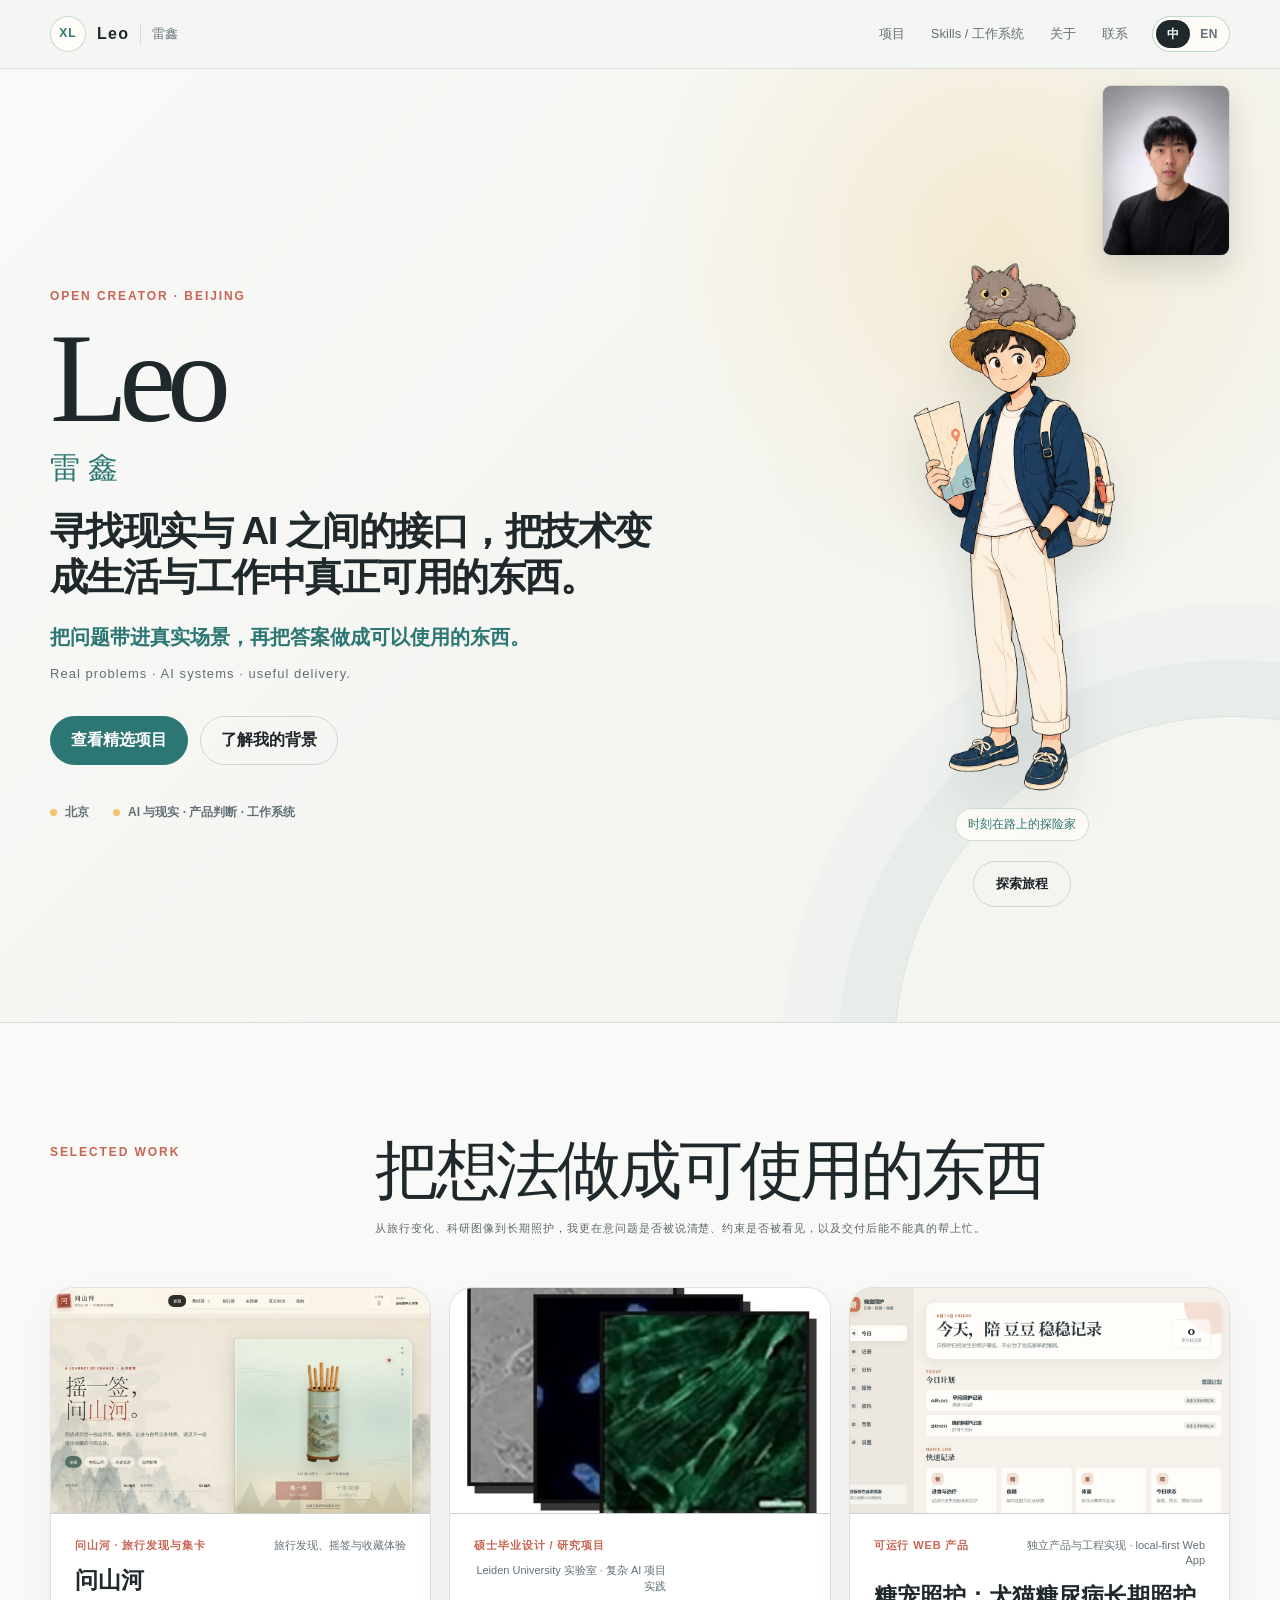
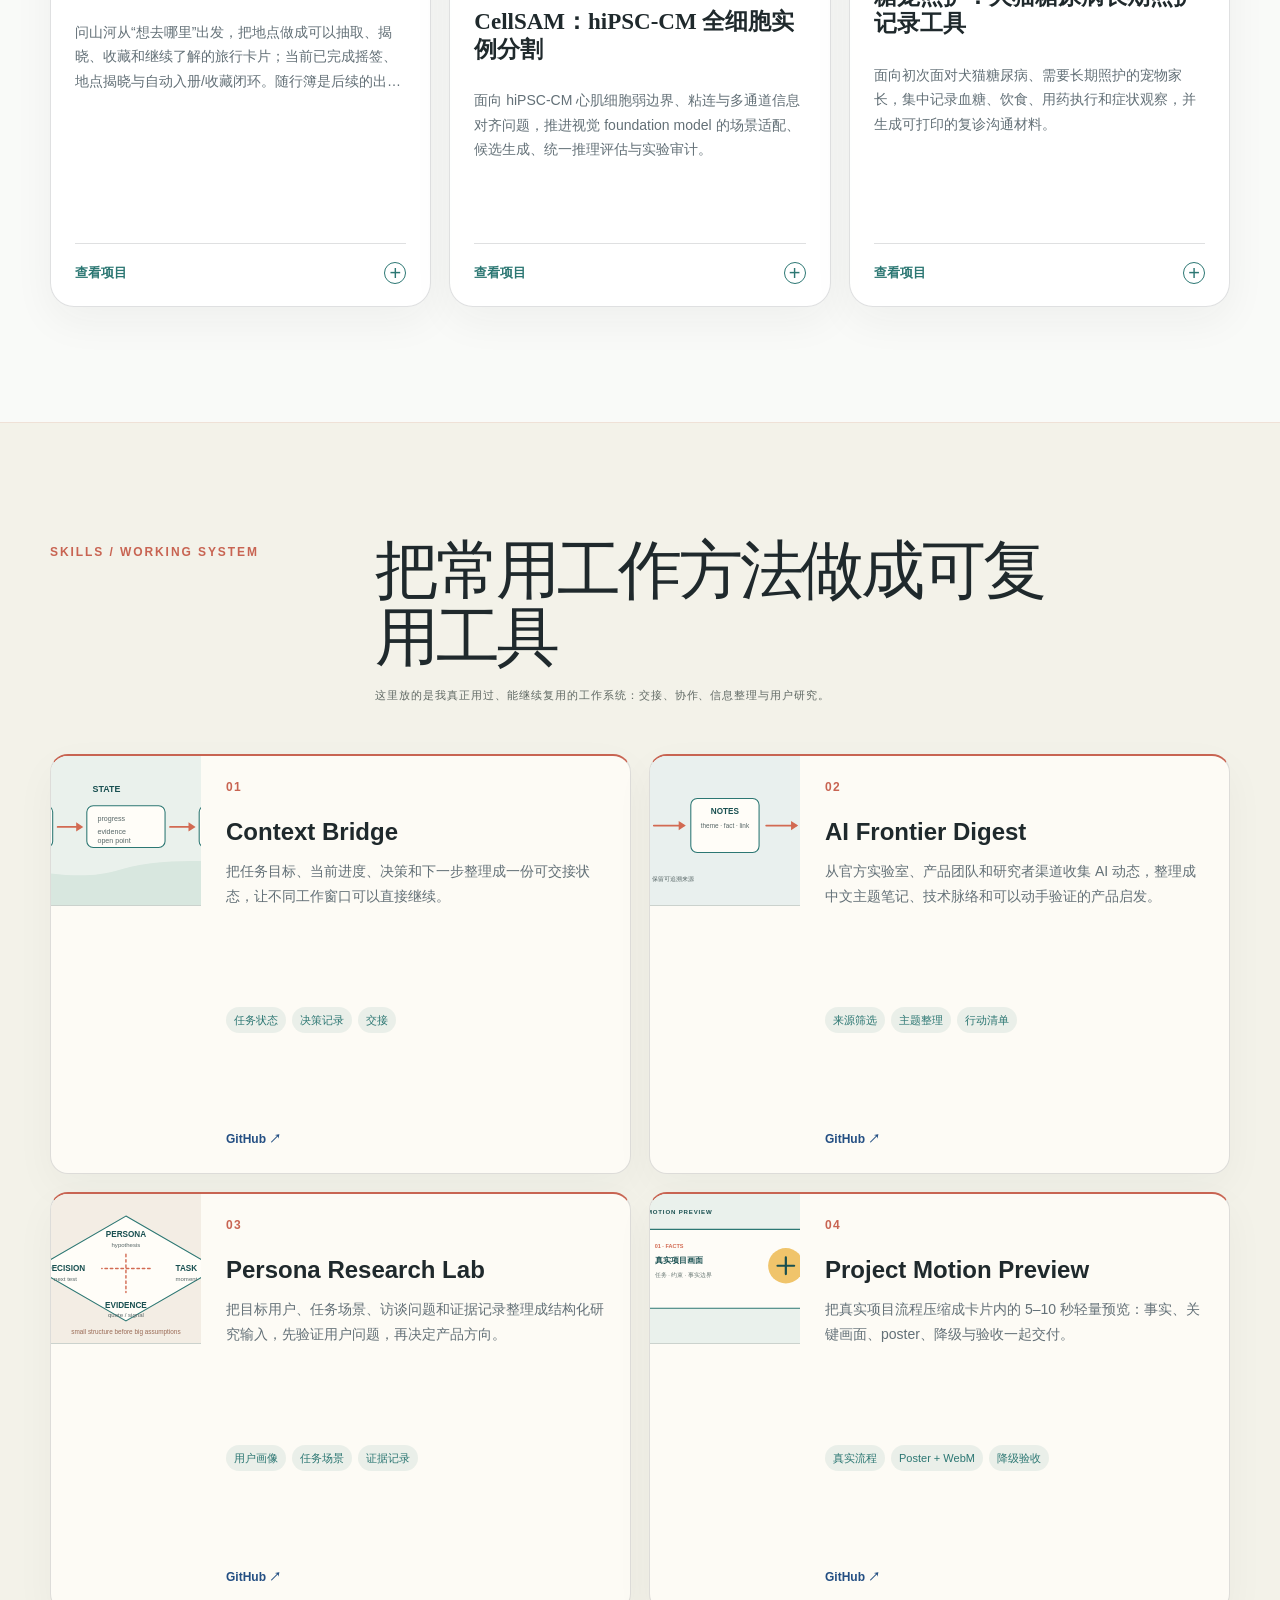
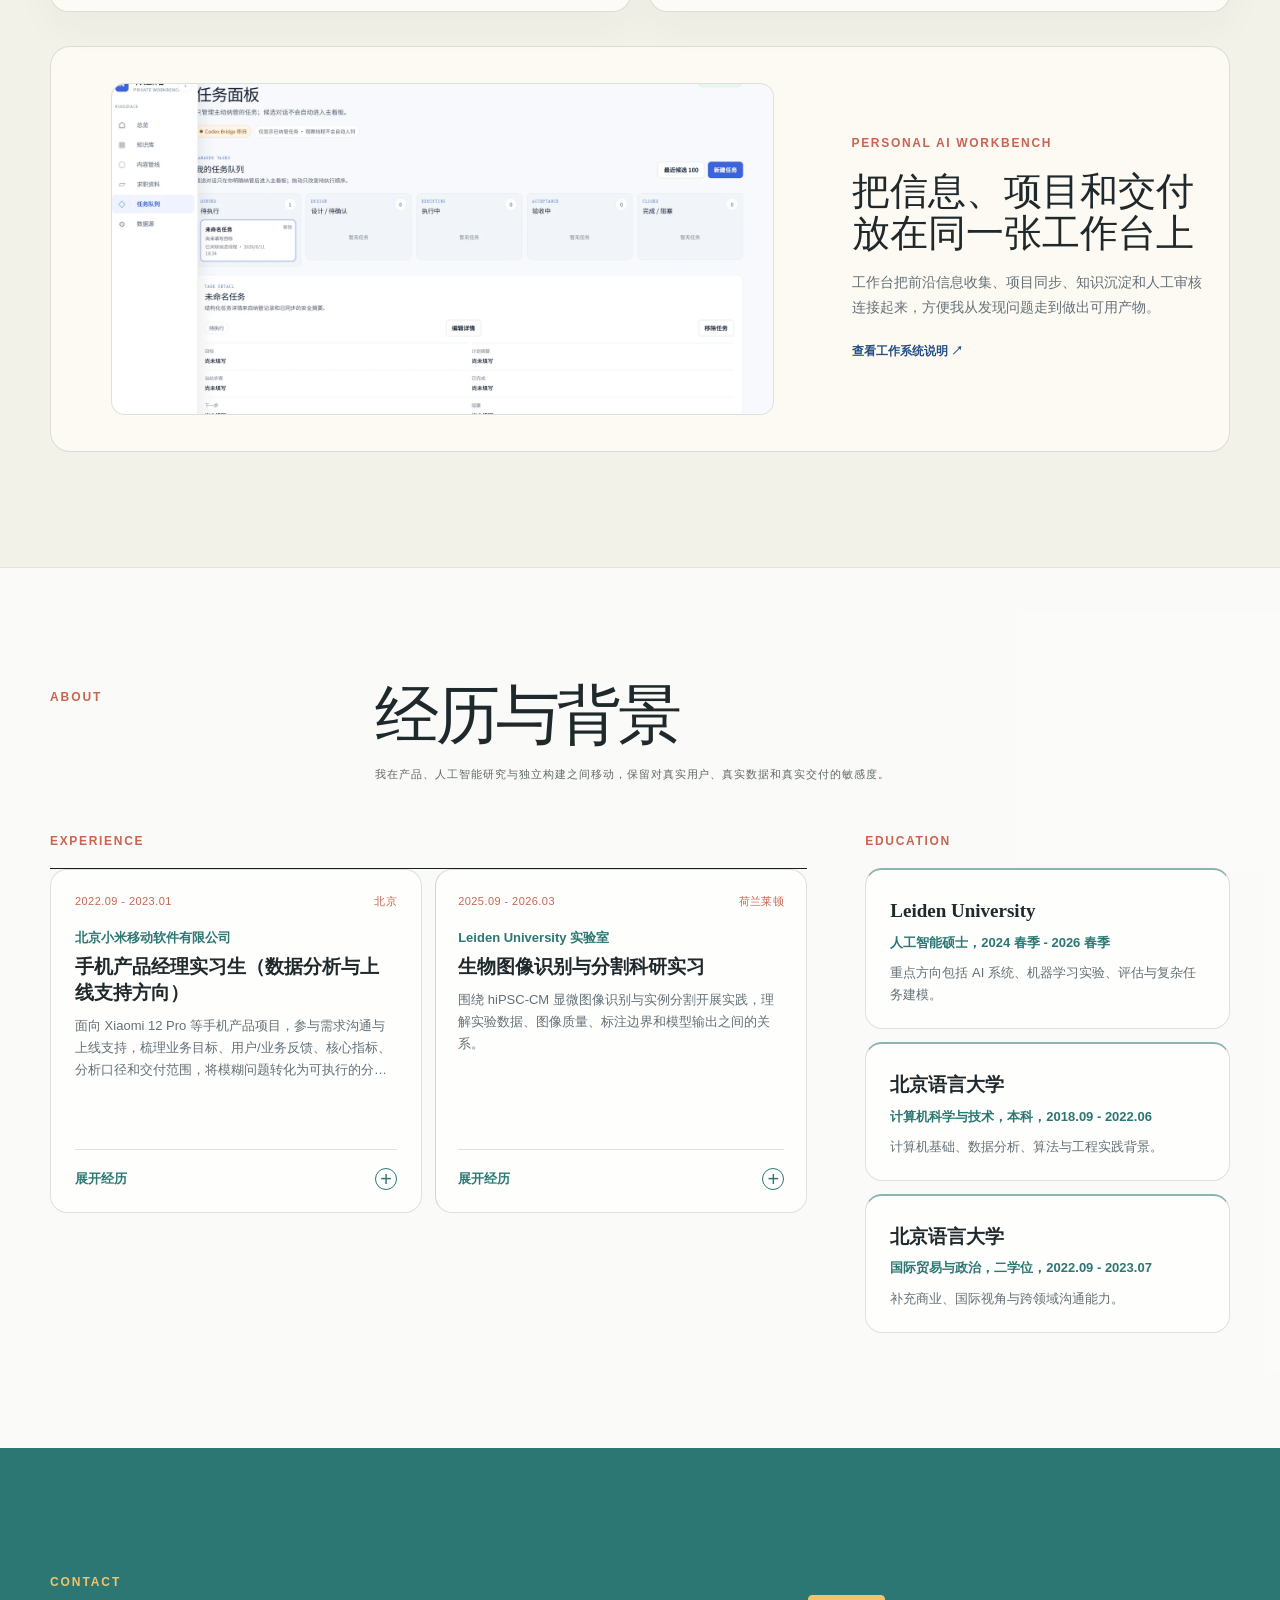
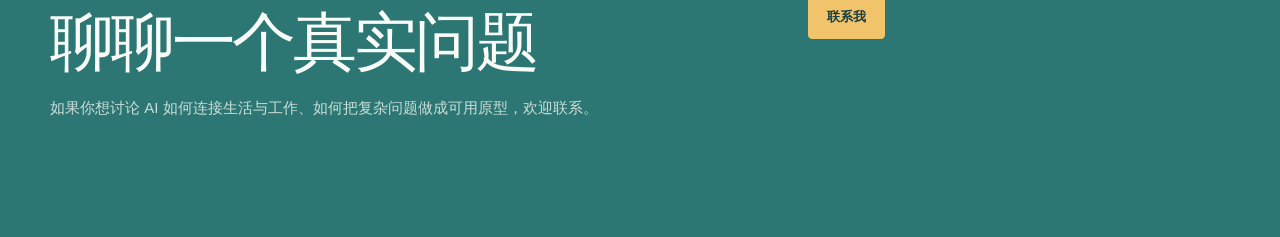
==== commit aa2d6780: "Fix homepage avatar placement and pointer motion" ====
--- a/index.html
+++ b/index.html
@@ -18,7 +18,7 @@
     <meta name="twitter:card" content="summary_large_image">
     <link rel="icon" type="image/png" sizes="32x32" href="assets/favicon-32.png">
     <link rel="apple-touch-icon" href="assets/favicon-512.png">
-    <link rel="stylesheet" href="assets/site.css?v=20260818-orbital-p0">
+    <link rel="stylesheet" href="assets/site.css?v=20260819-avatar-follow">
     <script type="application/ld+json">
       {
         "@context": "https://schema.org",
@@ -59,6 +59,9 @@
       </header>
 
       <main>
+        <div class="portrait-dock" data-portrait-dock>
+          <img src="assets/profile.jpg" alt="雷鑫个人照片" data-profile-avatar width="640" height="800" loading="eager" decoding="async">
+        </div>
         <section class="hero-v4" aria-labelledby="hero-title">
           <div class="container">
             <div class="hero-v4-grid">
@@ -79,9 +82,6 @@
               </div>
 
               <div class="hero-v4-visual" aria-label="原创卡通航海人物主视觉" data-orbital-root data-orbital-mode="solo">
-                <div class="portrait-v5">
-                  <img src="assets/profile.jpg" alt="雷鑫个人照片" data-profile-avatar width="640" height="800" loading="eager" decoding="async">
-                </div>
                 <div class="orbital" data-orbital>
                   <figure class="character-v4" data-orbital-solo>
                     <img src="assets/hero/character-lulu-v5.webp" alt="原创卡通航海人物手持地图，露露自然坐在旅行帽上" data-character-image width="1023" height="1537" fetchpriority="high" decoding="async">
@@ -183,7 +183,7 @@
       </main>
     </div>
     <script src="assets/config.js"></script>
-    <script src="assets/content.js?v=20260818-orbital-p0"></script>
-    <script src="assets/site.js?v=20260818-orbital-p0"></script>
+    <script src="assets/content.js?v=20260819-avatar-follow"></script>
+    <script src="assets/site.js?v=20260819-avatar-follow"></script>
   </body>
 </html>
--- a/assets/site.css
+++ b/assets/site.css
@@ -2957,7 +2957,7 @@
   padding-top: 44px;
 }
 
-.home-page .character-v4 {
+  .home-page .character-v4 {
   position: relative;
   z-index: 1;
   width: min(100%, 380px);
@@ -3658,22 +3658,32 @@
   padding-top: 0;
 }
 
-.home-page .portrait-v5 {
+/* Portrait dock: real photo pinned below the sticky nav, independent of the orbital stage. */
+.home-page main {
+  position: relative;
+}
+
+.home-page .portrait-dock {
   position: absolute;
-  z-index: 3;
-  top: 0;
-  right: clamp(0px, 2vw, 24px);
+  z-index: 12;
+  top: 16px;
+  right: max(24px, calc((100% - 1180px) / 2));
   width: clamp(104px, 10vw, 132px);
-}
-
-.home-page .portrait-v5 img {
+  pointer-events: none;
+}
+
+.home-page .portrait-dock img {
   display: block;
   width: 100%;
   height: auto;
   aspect-ratio: 3 / 4;
+  border: 1px solid rgba(44, 119, 115, 0.18);
   border-radius: 9px;
   object-fit: cover;
   object-position: center;
+  box-shadow: 0 14px 30px rgba(31, 41, 44, 0.14);
+  transform: translate3d(calc(var(--portrait-pointer-x, 0) * 1px), calc(var(--portrait-pointer-y, 0) * 1px), 0);
+  transition: transform 260ms ease;
 }
 
 .home-page .character-v4 {
@@ -3882,9 +3892,8 @@
 }
 
 @media (max-width: 1020px) {
-  .home-page .portrait-v5 {
+  .home-page .portrait-dock {
     width: 116px;
-    right: 4px;
   }
 
   .home-page .character-v4 {
@@ -3897,12 +3906,13 @@
     padding-block: 72px 88px;
   }
 
-  .home-page .portrait-v5 {
-    right: 8%;
-    width: 108px;
-  }
-
-.home-page .character-v4 {
+  .home-page .portrait-dock {
+    top: 12px;
+    right: 17px;
+    width: 96px;
+  }
+
+  .home-page .character-v4 {
     margin-top: 148px;
   }
 }
@@ -3917,9 +3927,8 @@
     padding-block: 72px 88px;
   }
 
-  .home-page .portrait-v5 {
-    right: 1%;
-    width: 84px;
+  .home-page .portrait-dock {
+    width: 76px;
   }
 
   .home-page .character-v4 {
@@ -3960,6 +3969,7 @@
 @media (prefers-reduced-motion: reduce) {
   .home-page .character-v4,
   .home-page .character-v4 img,
+  .home-page .portrait-dock img,
   .home-page .language-segmented button,
   .home-page .project-grid-featured .project-card {
     animation: none;
@@ -4320,7 +4330,7 @@
   }
 }
 
-/* v6 handoff corrections: mobile avatar flow and the in-card motion layer. */
+/* v6 handoff corrections: mobile hero layout and the in-card motion layer. */
 @media (max-width: 820px) {
   .home-page .hero-v4-visual {
     display: flex;
@@ -4329,13 +4339,8 @@
     align-items: flex-end;
   }
 
-  .home-page .portrait-v5 {
-    position: static;
-    top: auto;
-    right: auto;
-    align-self: flex-end;
-    width: 108px;
-    margin-right: 8%;
+  .home-page .hero-v4 {
+    padding-block: 148px 88px;
   }
 
   .home-page .character-v4 {
@@ -4344,9 +4349,8 @@
 }
 
 @media (max-width: 620px) {
-  .home-page .portrait-v5 {
-    width: 84px;
-    margin-right: 1%;
+  .home-page .hero-v4 {
+    padding-block: 120px 88px;
   }
 
   .home-page .character-v4 {
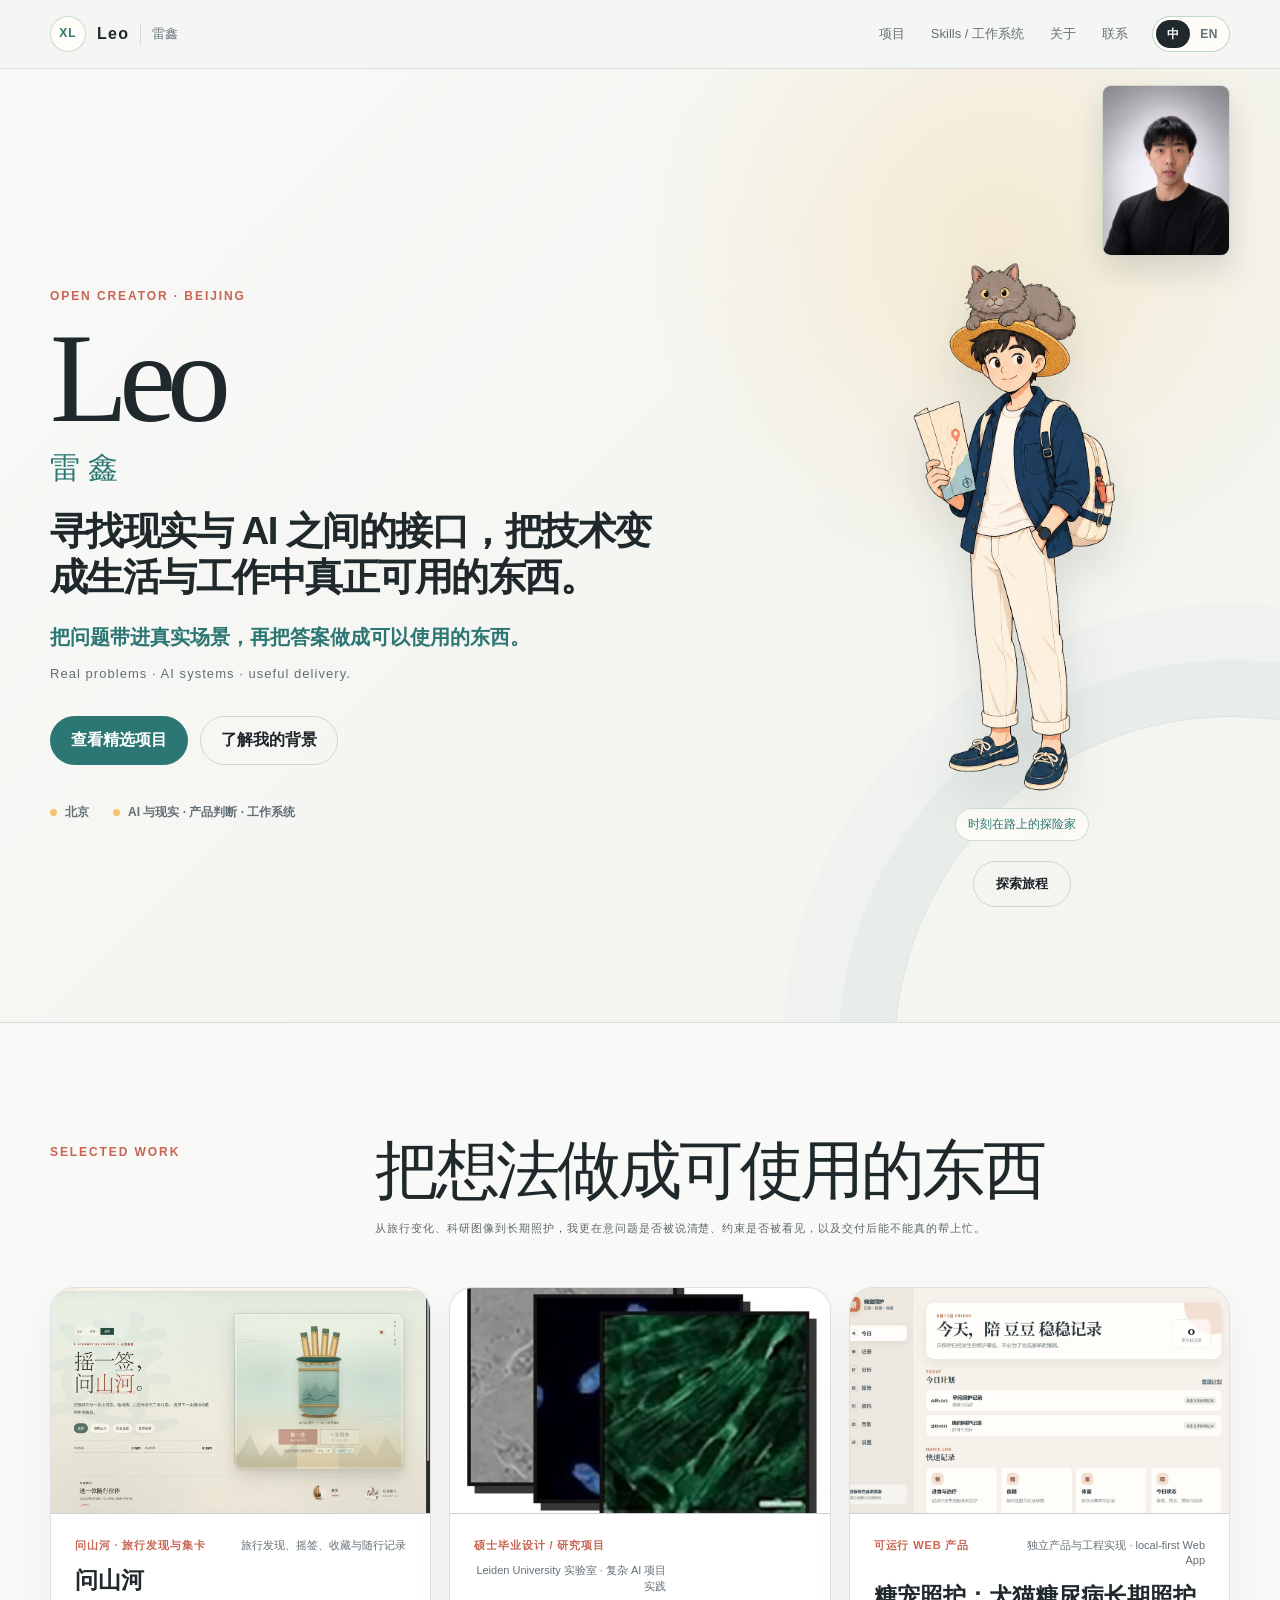
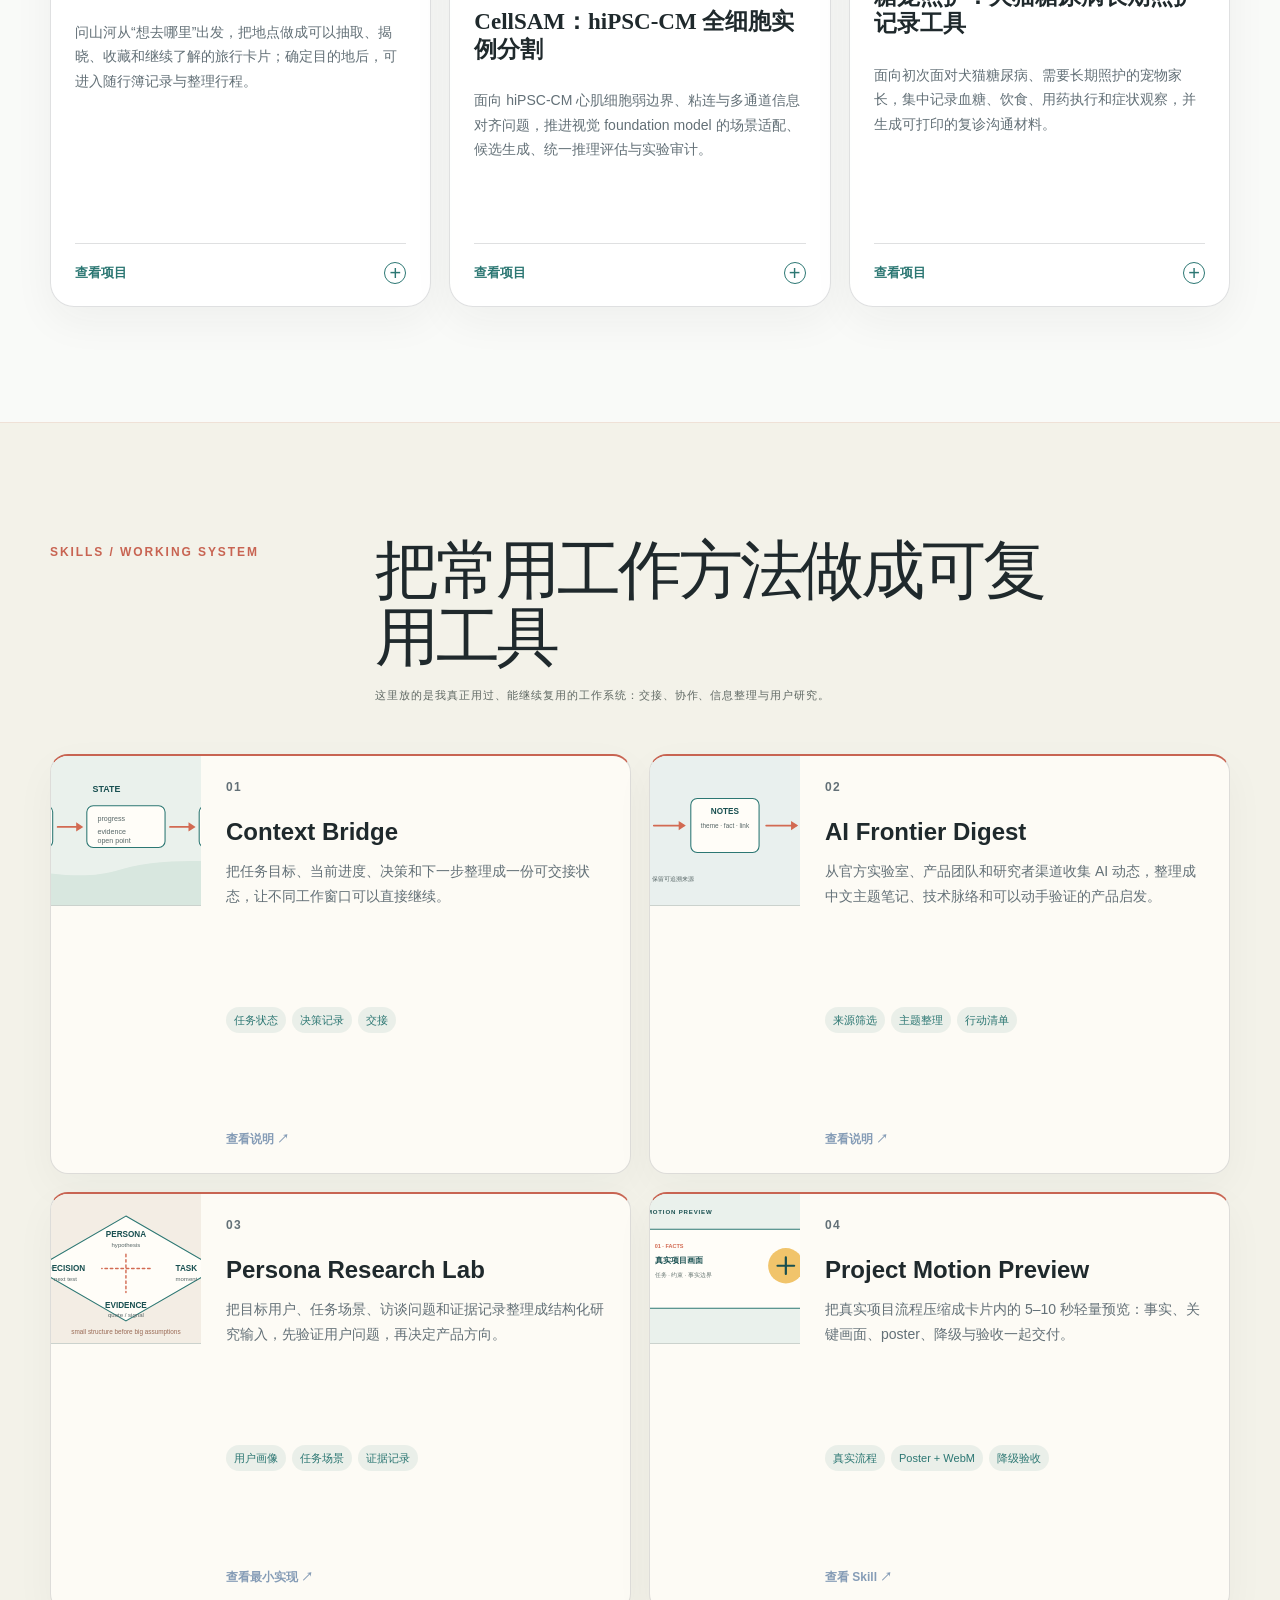
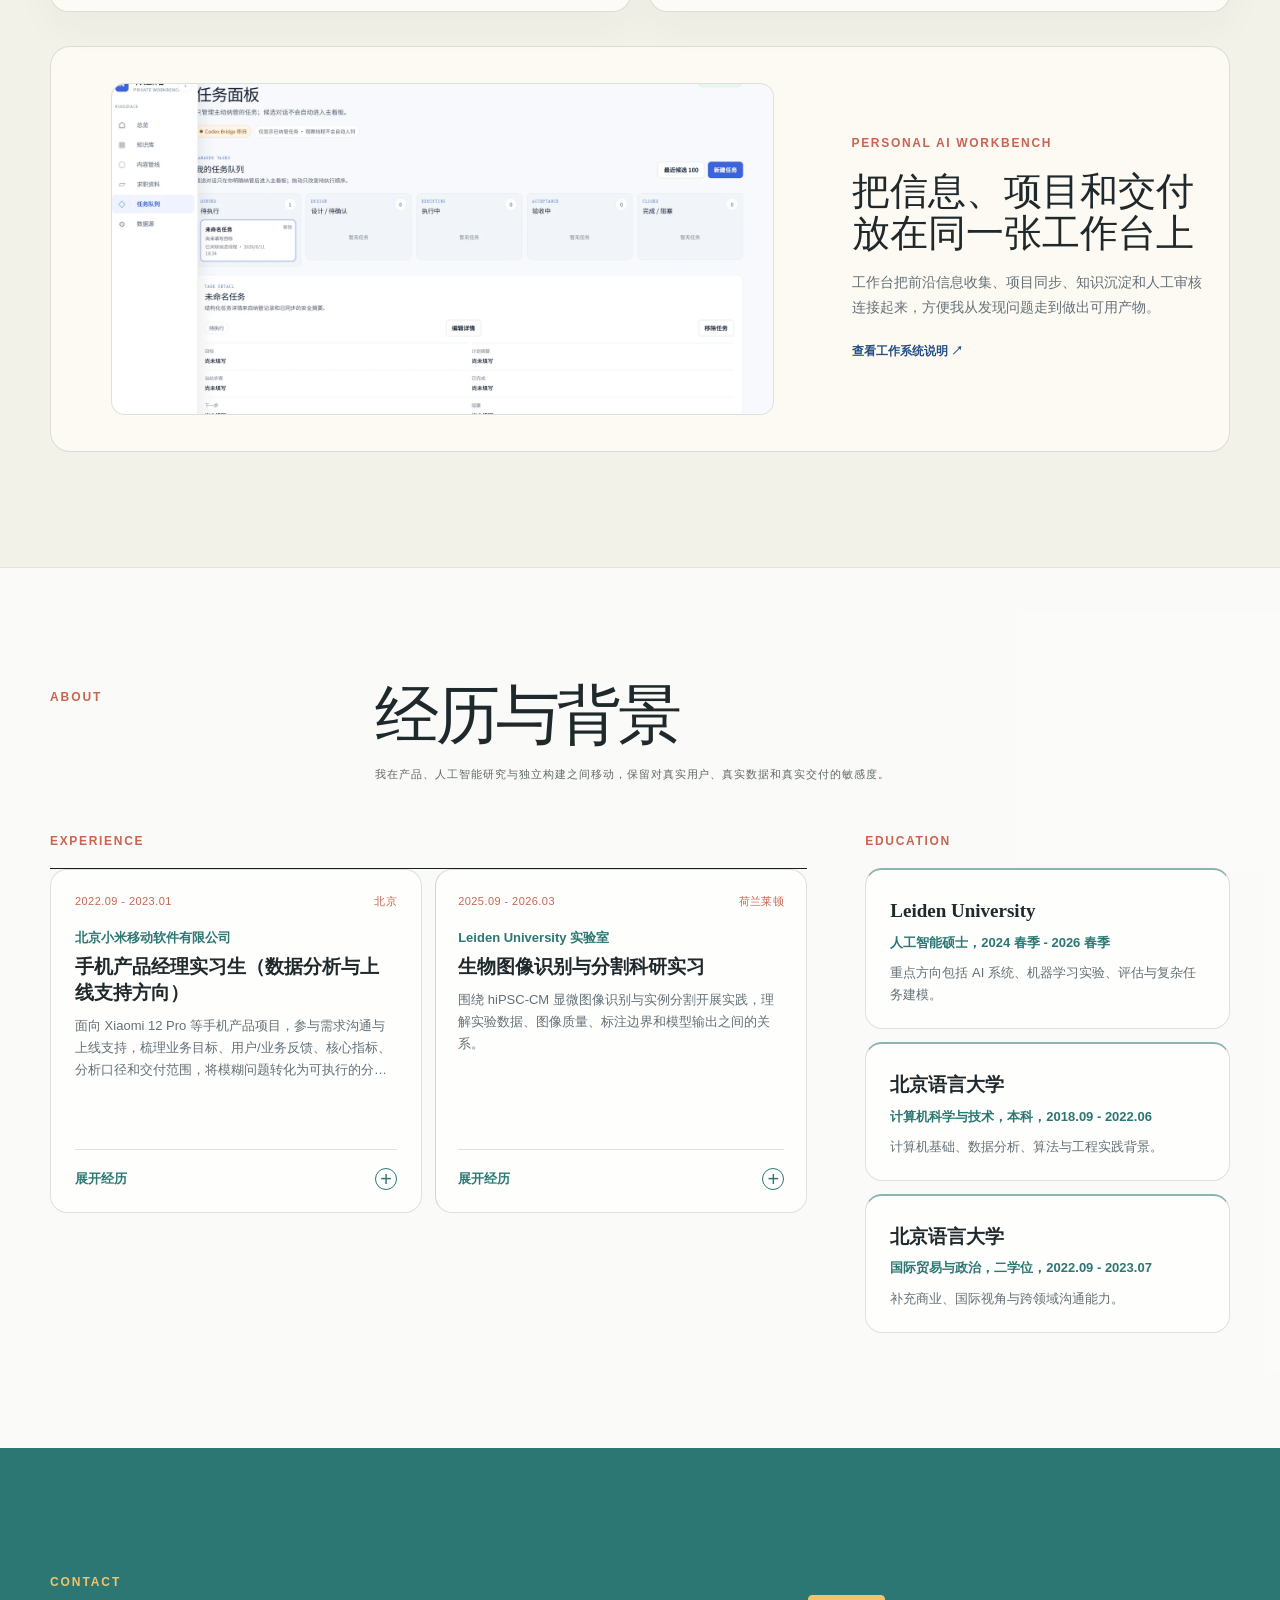
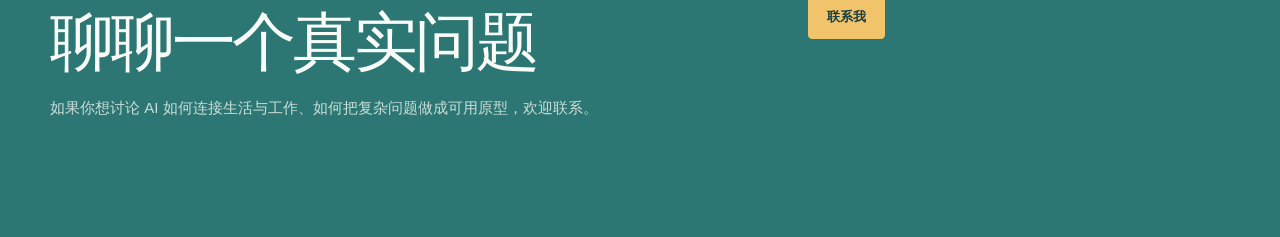
==== commit fe8a828e: "Refine project and skill showcases" ====
--- a/index.html
+++ b/index.html
@@ -81,9 +81,11 @@
                 </div>
               </div>
 
-              <div class="hero-v4-visual" aria-label="原创卡通航海人物主视觉" data-orbital-root data-orbital-mode="solo">
+              <div class="hero-v4-visual" aria-label="原创卡通航海人物主视觉" data-orbital-root data-orbital-mode="solo" data-gaze-root>
                 <div class="orbital" data-orbital>
-                  <figure class="character-v4" data-orbital-solo>
+                  <!-- 视线跟随：当前主图是角色与露露合成的一张透明 WebP，暂无独立头部/眼睛图层；
+                       未来拆图后在 figure 内追加 data-gaze-layer="head" / "eyes" 图层，即可复用 --gaze-x/--gaze-y。 -->
+                  <figure class="character-v4" data-orbital-solo data-gaze-layer="character">
                     <img src="assets/hero/character-lulu-v5.webp" alt="原创卡通航海人物手持地图，露露自然坐在旅行帽上" data-character-image width="1023" height="1537" fetchpriority="high" decoding="async">
                     <figcaption data-copy="heroCharacterCaption">时刻在路上的探险家</figcaption>
                   </figure>
@@ -117,8 +119,8 @@
           <div class="container">
             <div class="section-head section-head-v4">
               <p class="eyebrow" data-copy="systemEyebrow">SKILLS / WORKING SYSTEM</p>
-              <h2 data-copy="systemTitle">一套让复杂工作继续向前的工作系统</h2>
-              <p class="section-intro" data-copy="systemIntro">研究、产品与网页交付并不是三条孤立的线；我会把上下文、证据、视觉和验收放在同一条链路里。</p>
+              <h2 data-copy="systemTitle">把常用工作方法做成可复用工具</h2>
+              <p class="section-intro" data-copy="systemIntro">这里放的是我真正用过、能继续复用的工作系统：交接、协作、信息整理与用户研究。</p>
             </div>
             <div class="skills-grid" data-skill-list></div>
             <div class="workbench-feature">
--- a/assets/site.css
+++ b/assets/site.css
@@ -2840,6 +2840,11 @@
   min-height: 650px;
 }
 
+.home-page .hero-v4-copy,
+.home-page .hero-v4-visual {
+  min-width: 0;
+}
+
 .home-page .hero-v4-copy {
   position: relative;
   z-index: 2;
@@ -2884,6 +2889,9 @@
 
 .home-page .hero-v4-statement {
   max-width: 660px;
+  width: 100%;
+  overflow-wrap: anywhere;
+  word-break: break-word;
   color: var(--v4-ink);
   font-size: clamp(25px, 3vw, 42px);
   font-weight: 600;
@@ -2893,7 +2901,10 @@
 
 .home-page .hero-v4-headline {
   max-width: 620px;
+  width: 100%;
   margin-top: 22px;
+  overflow-wrap: anywhere;
+  word-break: break-word;
   color: var(--v4-teal);
   font-size: clamp(17px, 1.6vw, 21px);
   font-weight: 700;
@@ -3248,10 +3259,17 @@
 }
 
 .home-page .skill-index {
-  color: var(--v4-coral);
+  color: var(--v4-muted);
   font-size: 12px;
   font-weight: 800;
   letter-spacing: 0.12em;
+  transition: color 200ms ease, transform 200ms ease;
+}
+
+.home-page .skill-card:hover .skill-index,
+.home-page .skill-card:focus-within .skill-index {
+  color: var(--v4-coral);
+  transform: translateX(4px);
 }
 
 .home-page .skill-card h3 {
@@ -3435,7 +3453,8 @@
 @media (max-width: 820px) {
   .home-page .nav-wrap,
   .home-page .container {
-    width: min(100% - 34px, 680px);
+    width: calc(100% - 34px);
+    max-width: 680px;
   }
 
   .home-page .nav-menu {
@@ -3452,6 +3471,7 @@
   }
 
   .home-page .hero-v4-copy {
+    width: 100%;
     padding-top: 0;
   }
 
@@ -3542,6 +3562,15 @@
     font-size: clamp(24px, 7vw, 32px);
   }
 
+  .home-page .hero-v4-actions {
+    align-items: stretch;
+    flex-direction: column;
+  }
+
+  .home-page .hero-v4-actions .button {
+    width: 100%;
+  }
+
   .home-page .hero-v4-visual {
     min-height: 465px;
     margin-top: 8px;
@@ -3656,6 +3685,9 @@
 .home-page .hero-v4-visual {
   overflow: visible;
   padding-top: 0;
+  /* 视线跟随归一化变量（-1..1），由 JS 在 rAF 中更新；reduced-motion 下保持 0。 */
+  --gaze-x: 0;
+  --gaze-y: 0;
 }
 
 /* Portrait dock: real photo pinned below the sticky nav, independent of the orbital stage. */
@@ -3686,8 +3718,27 @@
   transition: transform 260ms ease;
 }
 
-.home-page .character-v4 {
-  margin-top: clamp(174px, 13vw, 196px);
+/* 视线跟随预留图层：当前主图是角色与露露合成的一张透明 WebP，没有独立的头部/眼睛图层，
+   因此不伪装独立眼球动画；未来拆图后给对应图层加 data-gaze-layer="head" / "eyes" 即可启用，
+   幅度通过 --gaze-amp-x/--gaze-amp-y 在 --gaze-x/--gaze-y（-1..1）基础上缩放。 */
+.home-page [data-gaze-layer="head"],
+.home-page [data-gaze-layer="eyes"] {
+  transform: translate3d(
+    calc(var(--gaze-x, 0) * var(--gaze-amp-x, 1) * 3.5px),
+    calc(var(--gaze-y, 0) * var(--gaze-amp-y, 1) * 2.5px),
+    0
+  );
+  transition: transform 260ms ease;
+}
+
+.home-page [data-gaze-layer="head"] {
+  --gaze-amp-x: 1.6;
+  --gaze-amp-y: 1.4;
+}
+
+.home-page [data-gaze-layer="eyes"] {
+  --gaze-amp-x: 2.4;
+  --gaze-amp-y: 2.2;
 }
 
 .home-page .section-v4 {
@@ -3895,10 +3946,6 @@
   .home-page .portrait-dock {
     width: 116px;
   }
-
-  .home-page .character-v4 {
-    margin-top: 146px;
-  }
 }
 
 @media (max-width: 820px) {
@@ -3911,10 +3958,6 @@
     right: 17px;
     width: 96px;
   }
-
-  .home-page .character-v4 {
-    margin-top: 148px;
-  }
 }
 
 @media (max-width: 620px) {
@@ -3931,11 +3974,6 @@
     width: 76px;
   }
 
-  .home-page .character-v4 {
-    width: min(92%, 340px);
-    margin-top: 126px;
-  }
-
   .home-page .section-v4,
   .home-page .contact-band-v4 {
     padding-block: clamp(72px, 12vw, 88px);
@@ -3970,6 +4008,8 @@
   .home-page .character-v4,
   .home-page .character-v4 img,
   .home-page .portrait-dock img,
+  .home-page [data-gaze-layer="head"],
+  .home-page [data-gaze-layer="eyes"],
   .home-page .language-segmented button,
   .home-page .project-grid-featured .project-card {
     animation: none;
@@ -4092,8 +4132,9 @@
 .home-page .skill-card:focus-within {
   z-index: 2;
   border-color: rgba(44, 119, 115, 0.34);
+  border-top-color: var(--v4-teal);
   box-shadow: 0 20px 54px rgba(31, 41, 44, 0.1);
-  transform: translateY(-4px) scale(1.008);
+  transform: translateY(-2px);
 }
 
 .home-page .skill-media {
@@ -4110,12 +4151,12 @@
   width: 100%;
   height: 100%;
   object-fit: cover;
-  transition: transform 300ms ease;
+  transition: transform 350ms ease;
 }
 
 .home-page .skill-card:hover .skill-media img,
 .home-page .skill-card:focus-within .skill-media img {
-  transform: scale(1.025);
+  transform: scale(1.015);
 }
 
 .home-page .skill-card-copy {
@@ -4139,9 +4180,24 @@
 }
 
 .home-page .skill-link {
+  position: relative;
   align-self: flex-start;
   margin-top: 17px;
   font-size: 12px;
+  opacity: 0.55;
+  background-image: linear-gradient(currentColor, currentColor);
+  background-position: 0 100%;
+  background-size: 0% 1px;
+  background-repeat: no-repeat;
+  transition: opacity 200ms ease, background-size 200ms ease;
+}
+
+.home-page .skill-card:hover .skill-link,
+.home-page .skill-card:focus-within .skill-link,
+.home-page .skill-link:hover,
+.home-page .skill-link:focus {
+  opacity: 1;
+  background-size: 100% 1px;
 }
 
 .home-page .skill-links {
@@ -4318,7 +4374,9 @@
   .home-page .project-grid-featured .project-card,
   .home-page .skill-card,
   .home-page .skill-media img,
-  .home-page .experience-card {
+  .home-page .experience-card,
+  .home-page .skill-index,
+  .home-page .skill-link {
     transform: none;
     transition: none;
   }
@@ -4342,20 +4400,11 @@
   .home-page .hero-v4 {
     padding-block: 148px 88px;
   }
-
-  .home-page .character-v4 {
-    margin-top: 24px;
-  }
 }
 
 @media (max-width: 620px) {
   .home-page .hero-v4 {
     padding-block: 120px 88px;
-  }
-
-  .home-page .character-v4 {
-    width: min(92%, 340px);
-    margin-top: 18px;
   }
 }
 
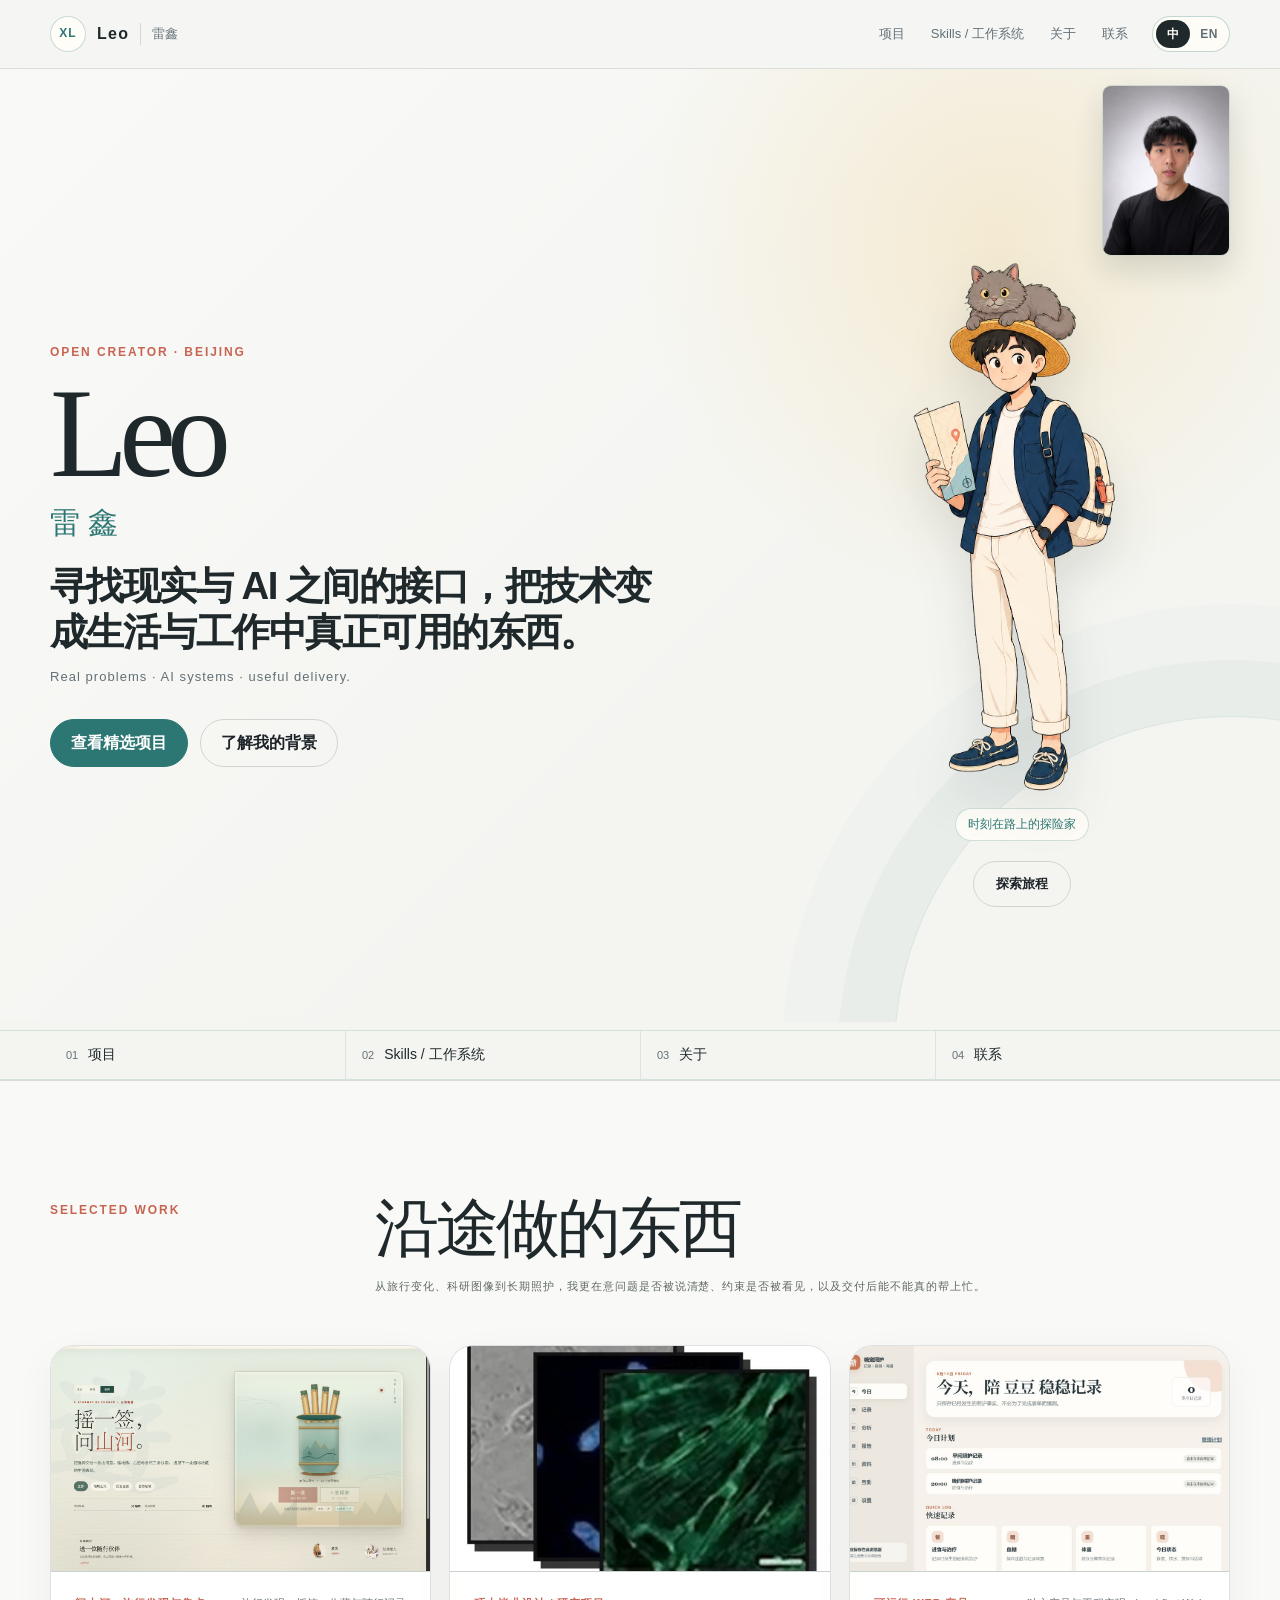
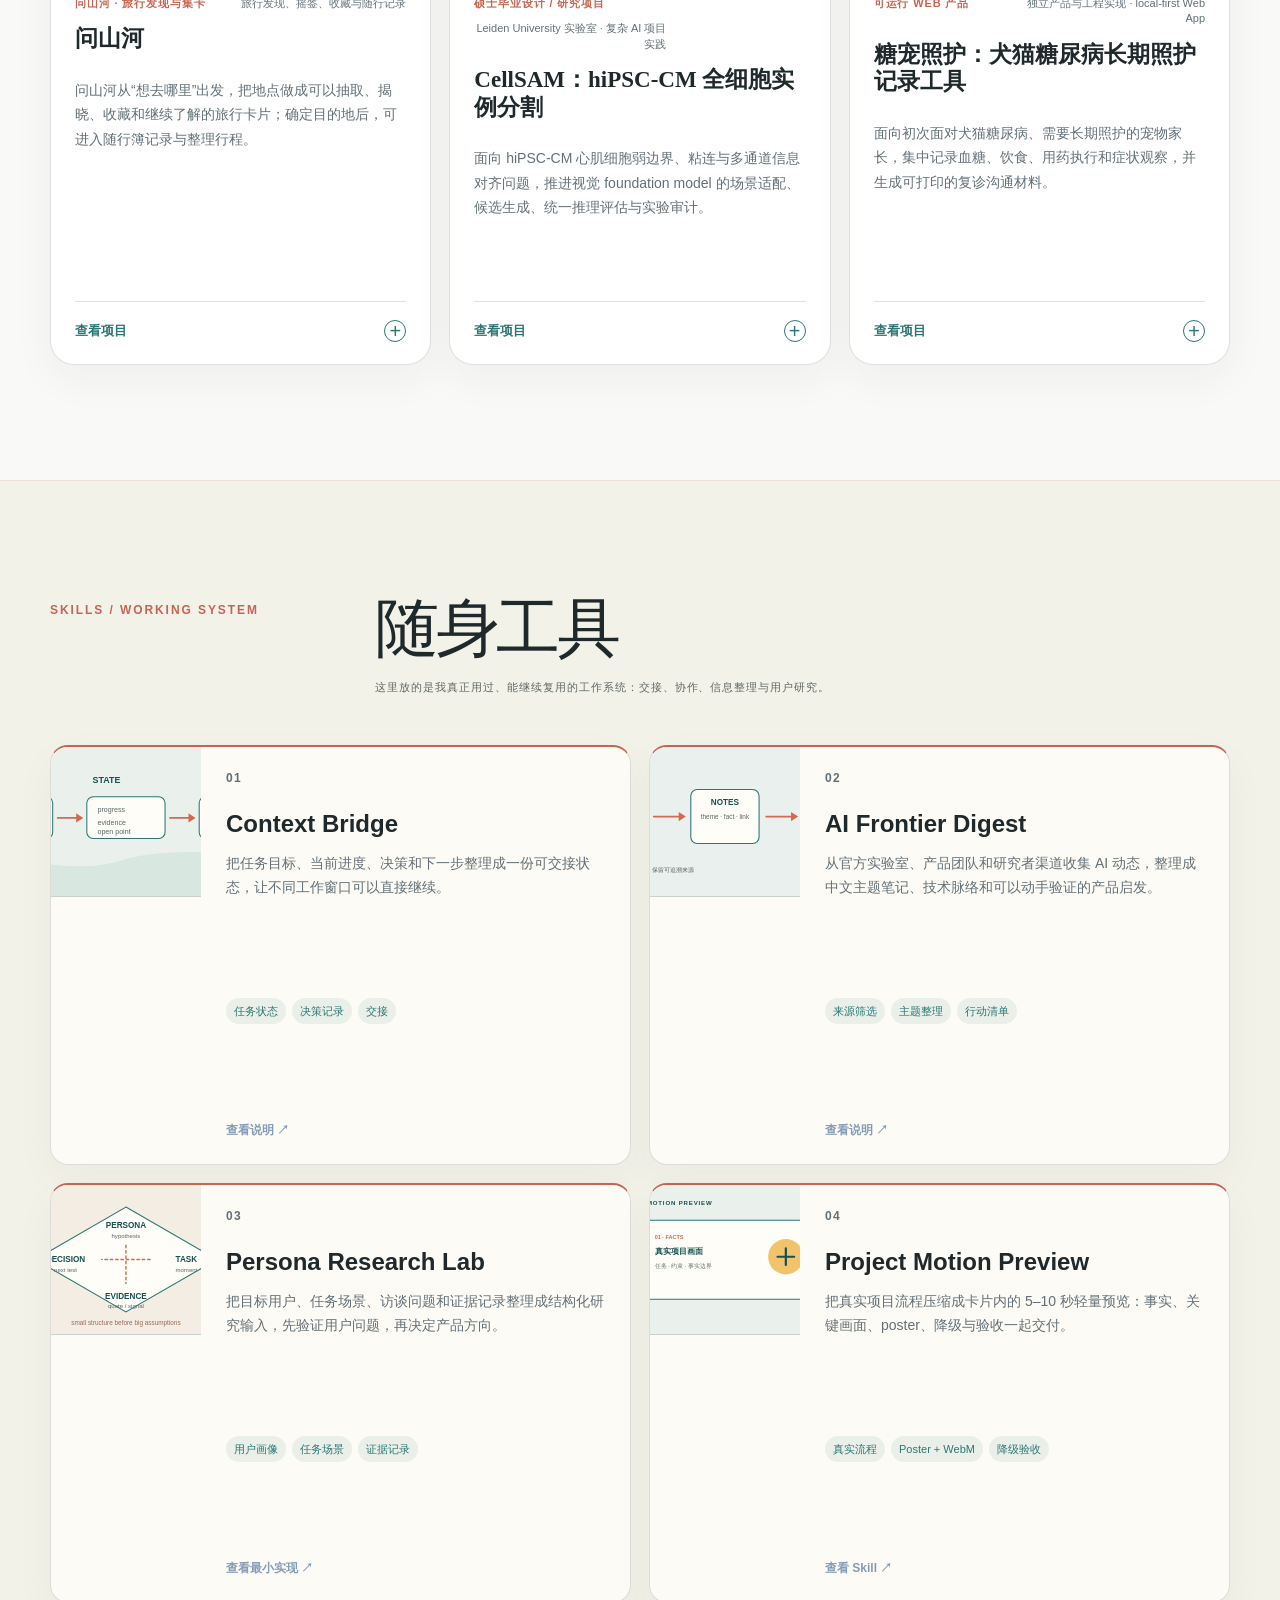
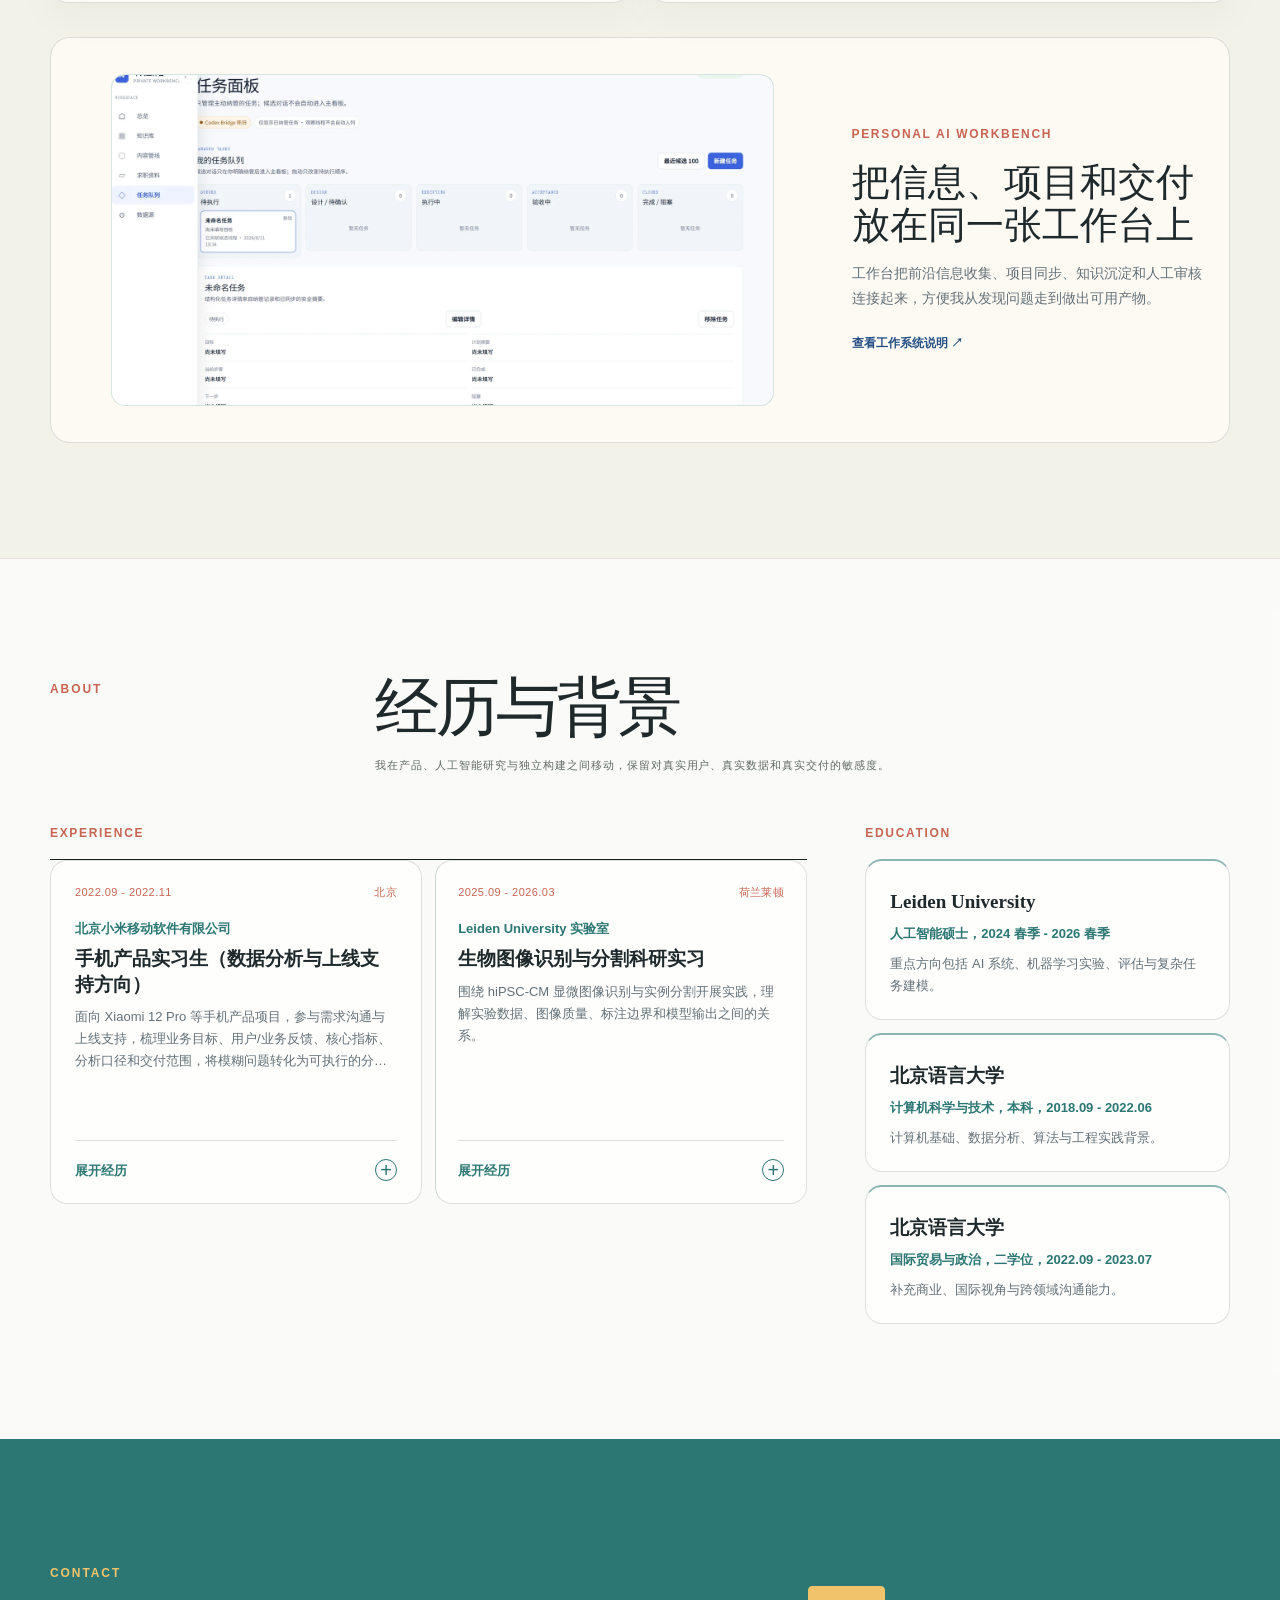
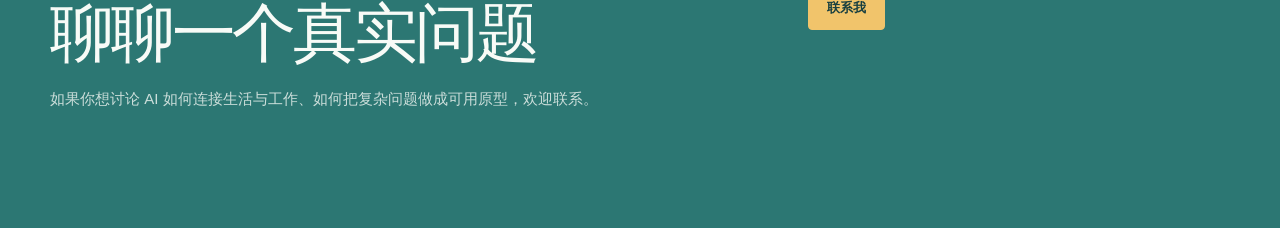
==== commit 9cbbb145: "Simplify hero and add bilingual journey navigation" ====
--- a/index.html
+++ b/index.html
@@ -18,7 +18,7 @@
     <meta name="twitter:card" content="summary_large_image">
     <link rel="icon" type="image/png" sizes="32x32" href="assets/favicon-32.png">
     <link rel="apple-touch-icon" href="assets/favicon-512.png">
-    <link rel="stylesheet" href="assets/site.css?v=20260819-avatar-follow">
+    <link rel="stylesheet" href="assets/site.css?v=20260907-journey">
     <script type="application/ld+json">
       {
         "@context": "https://schema.org",
@@ -69,15 +69,10 @@
                 <p class="eyebrow" data-copy="heroEyebrow">OPEN CREATOR · BEIJING</p>
                 <h1 id="hero-title"><span class="hero-name" data-profile-display-name>Leo</span><span class="hero-name-local" data-profile-name>雷鑫</span></h1>
                 <p class="hero-v4-statement" data-profile-statement>寻找现实与 AI 之间的接口，把技术变成生活与工作中真正可用的东西。</p>
-                <p class="hero-v4-headline" data-profile-headline>把问题带进真实场景，再把答案做成可以使用的东西。</p>
                 <p class="hero-v4-english" data-profile-english>Real problems · AI systems · useful delivery.</p>
                 <div class="hero-v4-actions">
                   <a class="button button-primary" href="#projects" data-copy="heroPrimary">查看精选项目</a>
                   <a class="button" href="#about" data-copy="heroSecondary">了解我的背景</a>
-                </div>
-                <div class="hero-v4-meta" aria-label="个人信息">
-                  <span><b data-profile-location>北京</b></span>
-                  <span><b data-profile-focus>AI 与现实 · 产品判断 · 工作系统</b></span>
                 </div>
               </div>
 
@@ -104,11 +99,22 @@
           </div>
         </section>
 
+        <nav class="journey-nav" aria-label="页面旅程导航" data-copy-aria="journeyNavLabel" data-journey-nav>
+          <div class="container">
+            <div class="journey-nav-grid">
+              <a class="journey-nav-link" href="#projects" data-journey-section="projects"><span class="journey-nav-index">01</span><span data-copy="navProjects">项目</span></a>
+              <a class="journey-nav-link" href="#system" data-journey-section="system"><span class="journey-nav-index">02</span><span data-copy="navSystem">Skills / 工作系统</span></a>
+              <a class="journey-nav-link" href="#about" data-journey-section="about"><span class="journey-nav-index">03</span><span data-copy="navAbout">关于</span></a>
+              <a class="journey-nav-link" href="#contact" data-journey-section="contact"><span class="journey-nav-index">04</span><span data-copy="navContact">联系</span></a>
+            </div>
+          </div>
+        </nav>
+
         <section class="section section-projects section-v4" id="projects">
           <div class="container">
             <div class="section-head section-head-v4">
               <p class="eyebrow" data-copy="projectsEyebrow">SELECTED WORK</p>
-              <h2 data-copy="projectsTitle">把想法做成可使用的东西</h2>
+              <h2 data-copy="projectsTitle">沿途做的东西</h2>
               <p class="section-intro" data-copy="projectsIntro">从旅行变化、科研图像到长期照护，我更在意问题是否被说清楚、约束是否被看见，以及交付后能不能真的帮上忙。</p>
             </div>
             <div class="project-grid project-grid-featured" data-project-list data-category="featured"></div>
@@ -119,7 +125,7 @@
           <div class="container">
             <div class="section-head section-head-v4">
               <p class="eyebrow" data-copy="systemEyebrow">SKILLS / WORKING SYSTEM</p>
-              <h2 data-copy="systemTitle">把常用工作方法做成可复用工具</h2>
+              <h2 data-copy="systemTitle">随身工具</h2>
               <p class="section-intro" data-copy="systemIntro">这里放的是我真正用过、能继续复用的工作系统：交接、协作、信息整理与用户研究。</p>
             </div>
             <div class="skills-grid" data-skill-list></div>
@@ -185,7 +191,7 @@
       </main>
     </div>
     <script src="assets/config.js"></script>
-    <script src="assets/content.js?v=20260819-avatar-follow"></script>
-    <script src="assets/site.js?v=20260819-avatar-follow"></script>
+    <script src="assets/content.js?v=20260907-journey"></script>
+    <script src="assets/site.js?v=20260907-journey"></script>
   </body>
 </html>
--- a/assets/site.css
+++ b/assets/site.css
@@ -2959,6 +2959,82 @@
   background: var(--v4-yellow);
 }
 
+.home-page .journey-nav {
+  margin-top: 8px;
+  border-top: 1px solid rgba(44, 119, 115, 0.16);
+  border-bottom: 1px solid rgba(44, 119, 115, 0.16);
+}
+
+.home-page .journey-nav-grid {
+  display: grid;
+  grid-template-columns: repeat(4, minmax(0, 1fr));
+}
+
+.home-page .journey-nav-link {
+  position: relative;
+  display: flex;
+  align-items: center;
+  gap: 10px;
+  min-height: 48px;
+  padding: 12px 16px;
+  color: var(--v4-ink);
+  font-size: 14px;
+  font-weight: 500;
+  text-decoration: none;
+}
+
+.home-page .journey-nav-link + .journey-nav-link {
+  border-left: 1px solid rgba(44, 119, 115, 0.12);
+}
+
+.home-page .journey-nav-index {
+  color: var(--v4-muted);
+  font-size: 11px;
+  letter-spacing: 0;
+}
+
+.home-page .journey-nav-link::after {
+  content: "";
+  position: absolute;
+  left: 16px;
+  right: 16px;
+  bottom: -1px;
+  height: 2px;
+  background: var(--v4-teal);
+  transform: scaleX(0);
+  transform-origin: left center;
+  transition: transform 200ms ease;
+}
+
+.home-page .journey-nav-link:hover::after,
+.home-page .journey-nav-link:focus-visible::after {
+  transform: scaleX(0.4);
+}
+
+.home-page .journey-nav-link[aria-current="location"] {
+  color: var(--v4-teal);
+}
+
+.home-page .journey-nav-link[aria-current="location"]::after {
+  transform: scaleX(1);
+}
+
+@media (max-width: 820px) {
+  .home-page .journey-nav-grid {
+    grid-template-columns: repeat(2, minmax(0, 1fr));
+  }
+
+  .home-page .journey-nav-link:nth-child(3) {
+    border-left: 0;
+  }
+}
+
+@media (prefers-reduced-motion: reduce) {
+  .home-page .journey-nav-link::after {
+    transition: none;
+  }
+}
+
 .home-page .hero-v4-visual {
   position: relative;
   display: flex;
